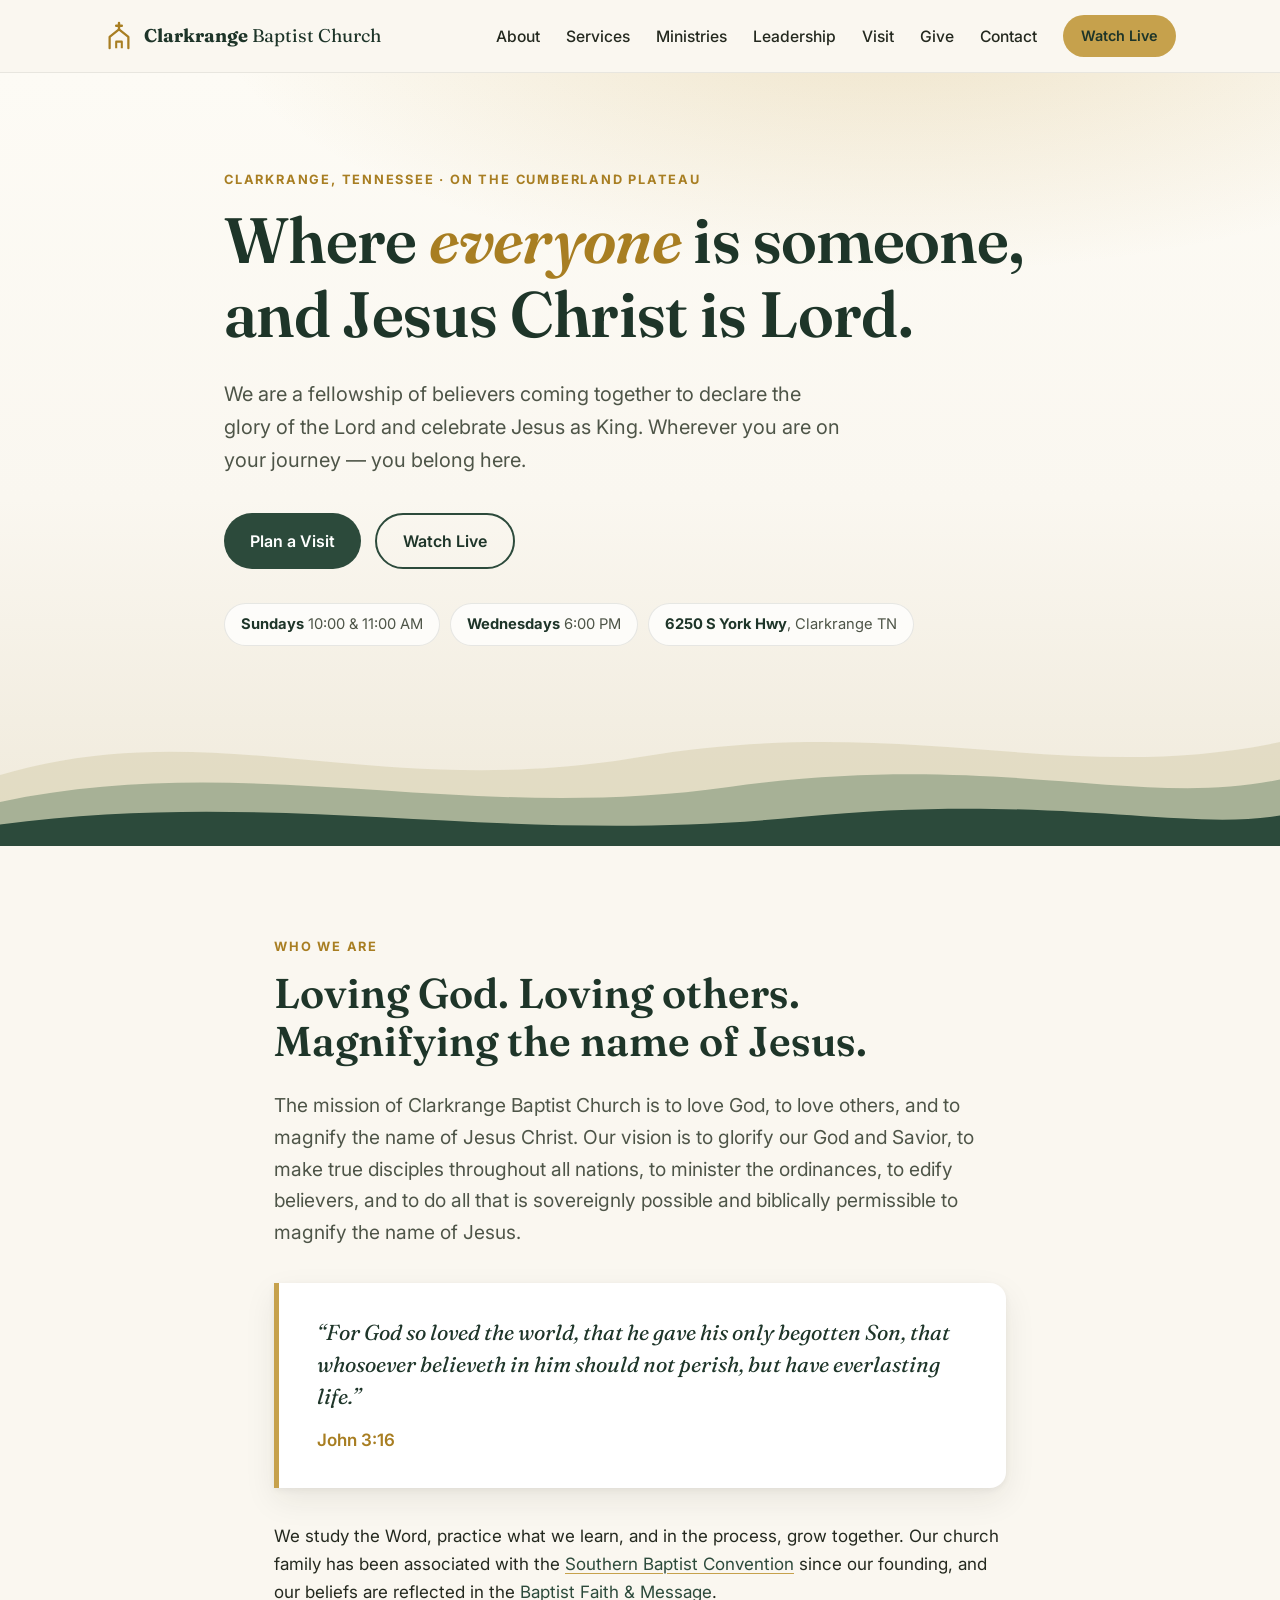
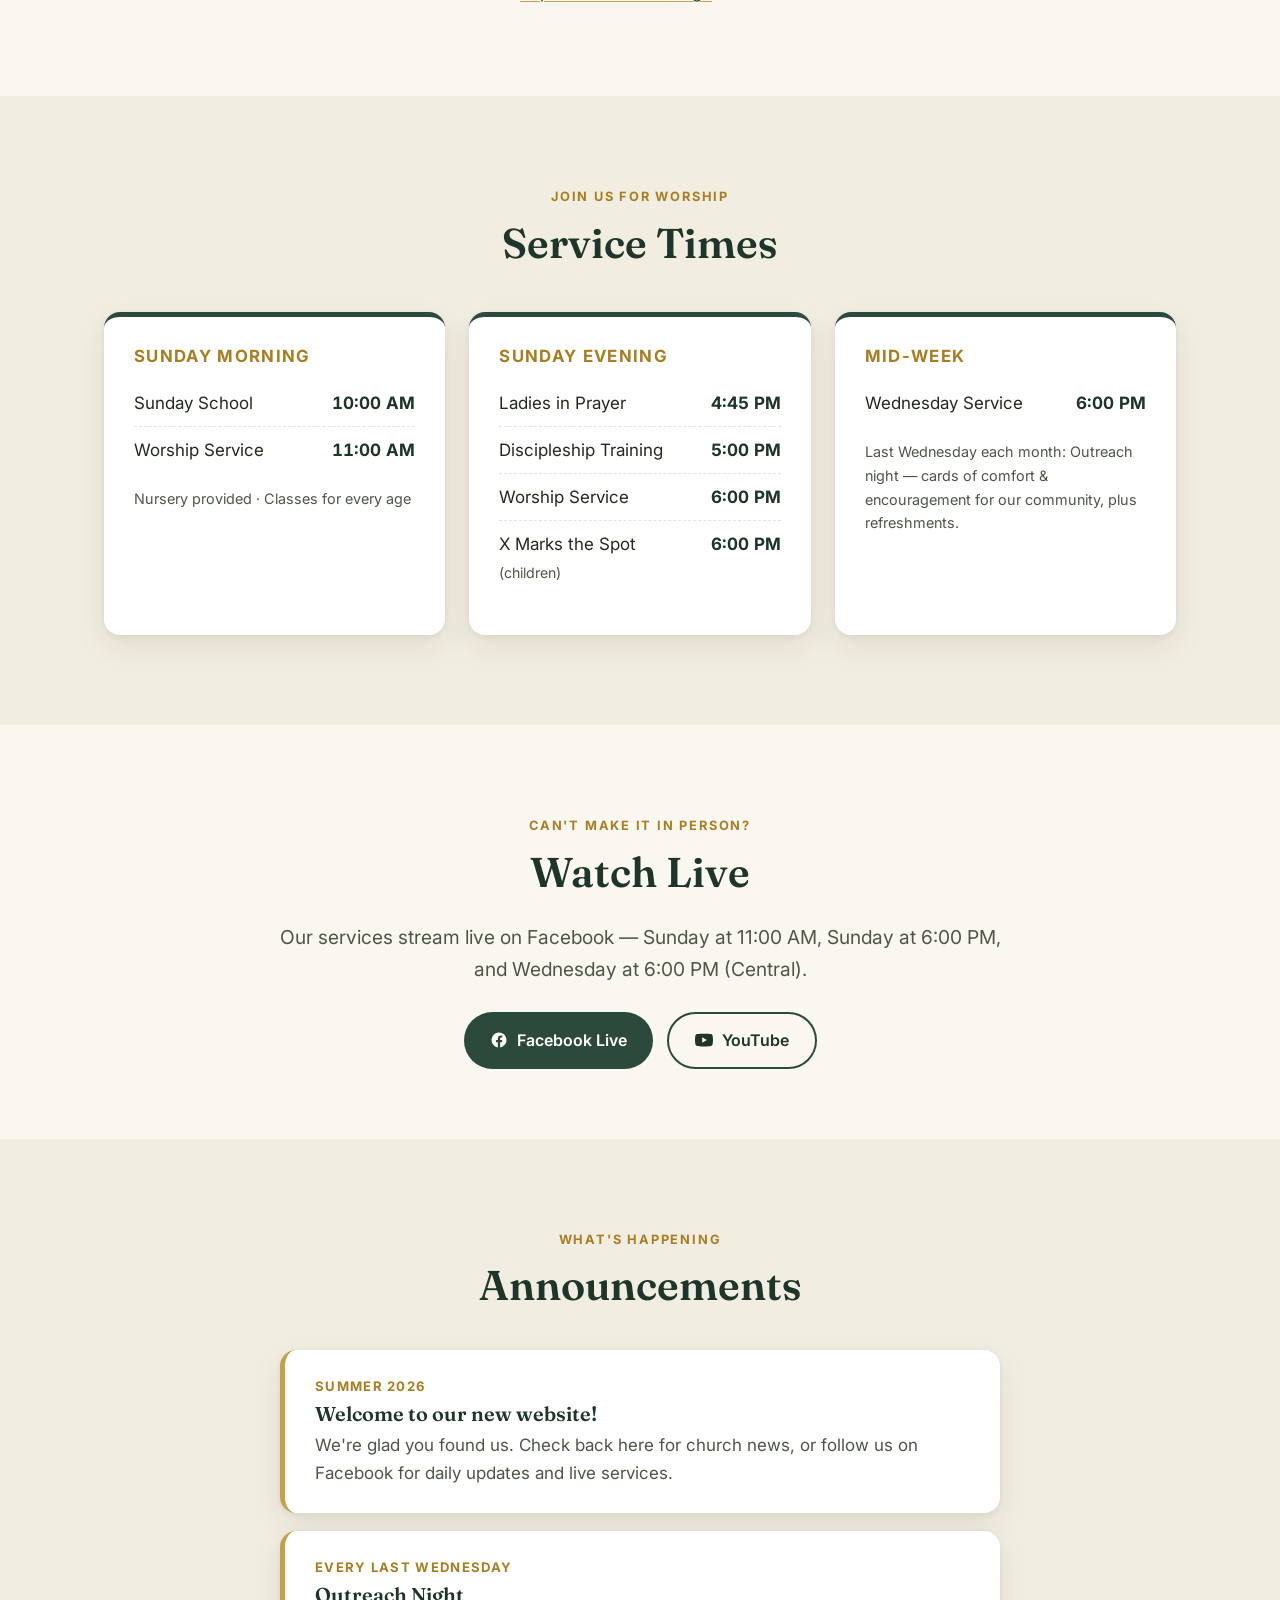
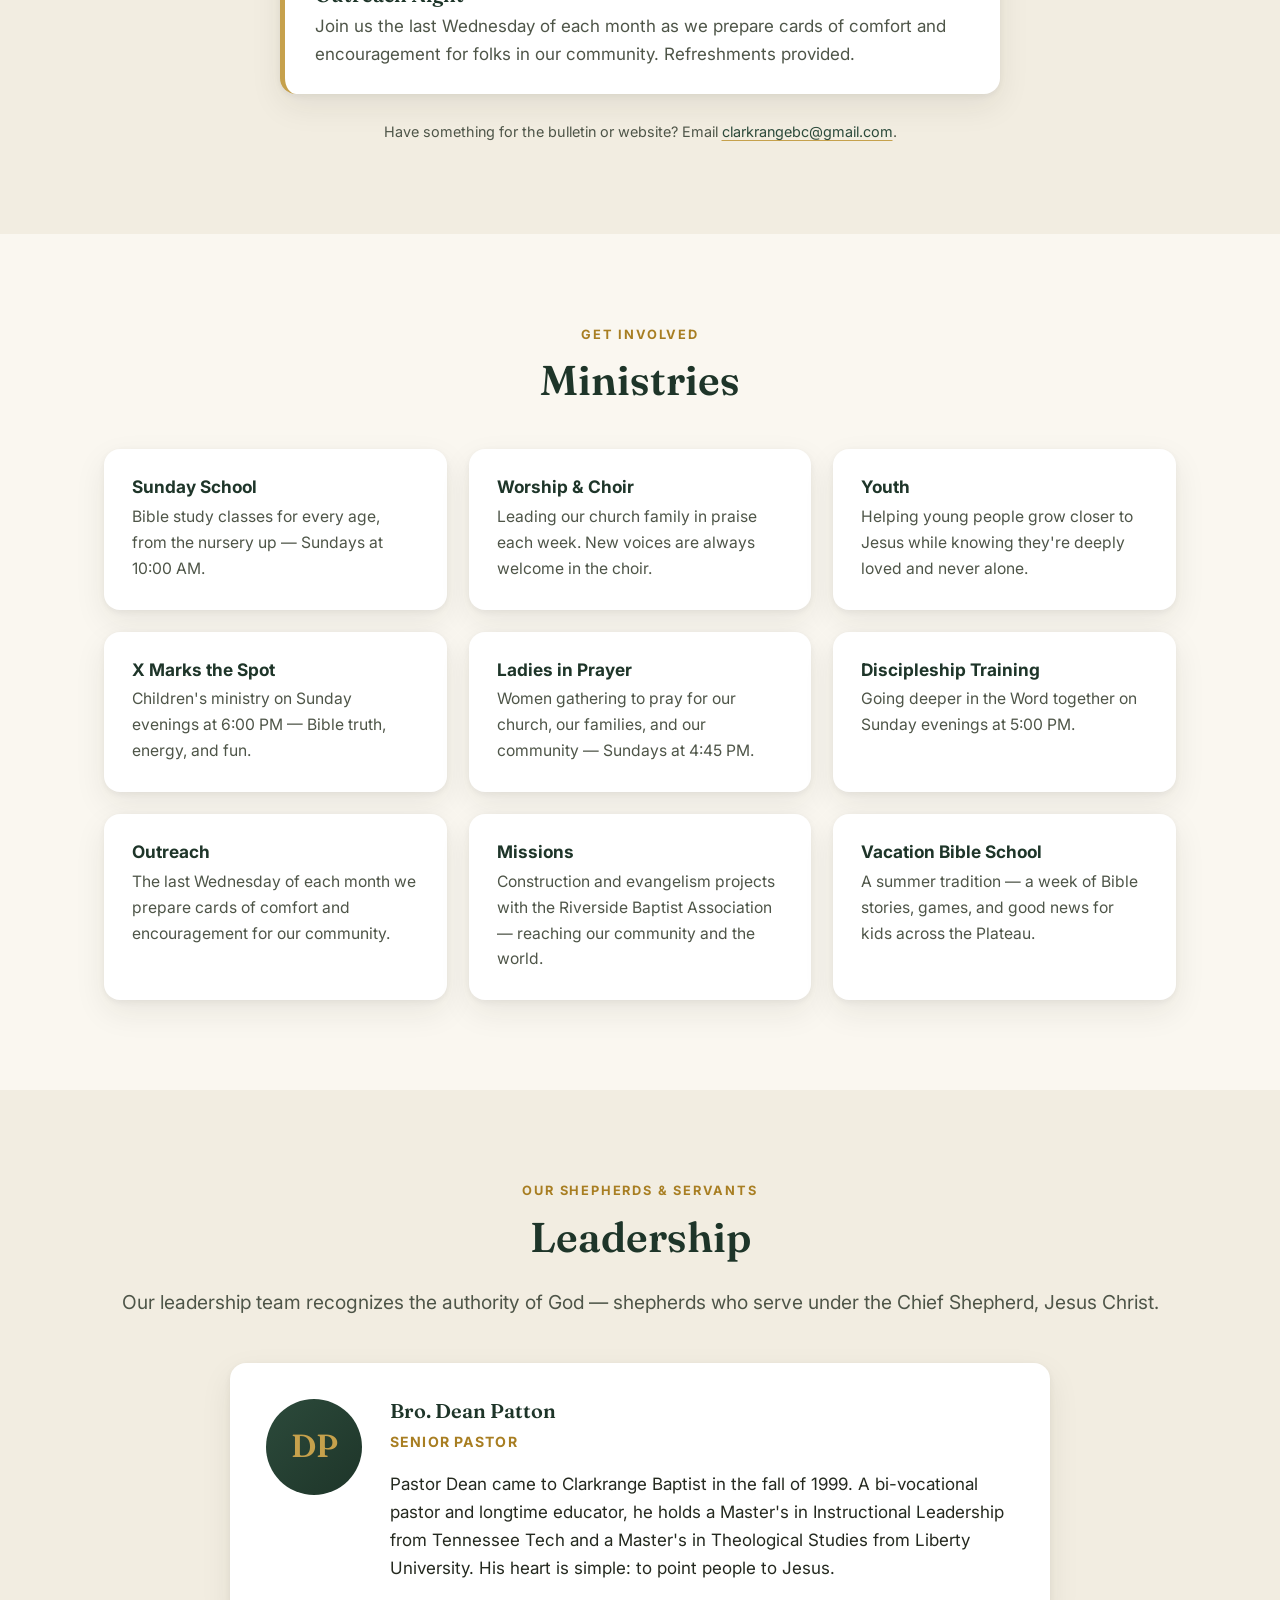
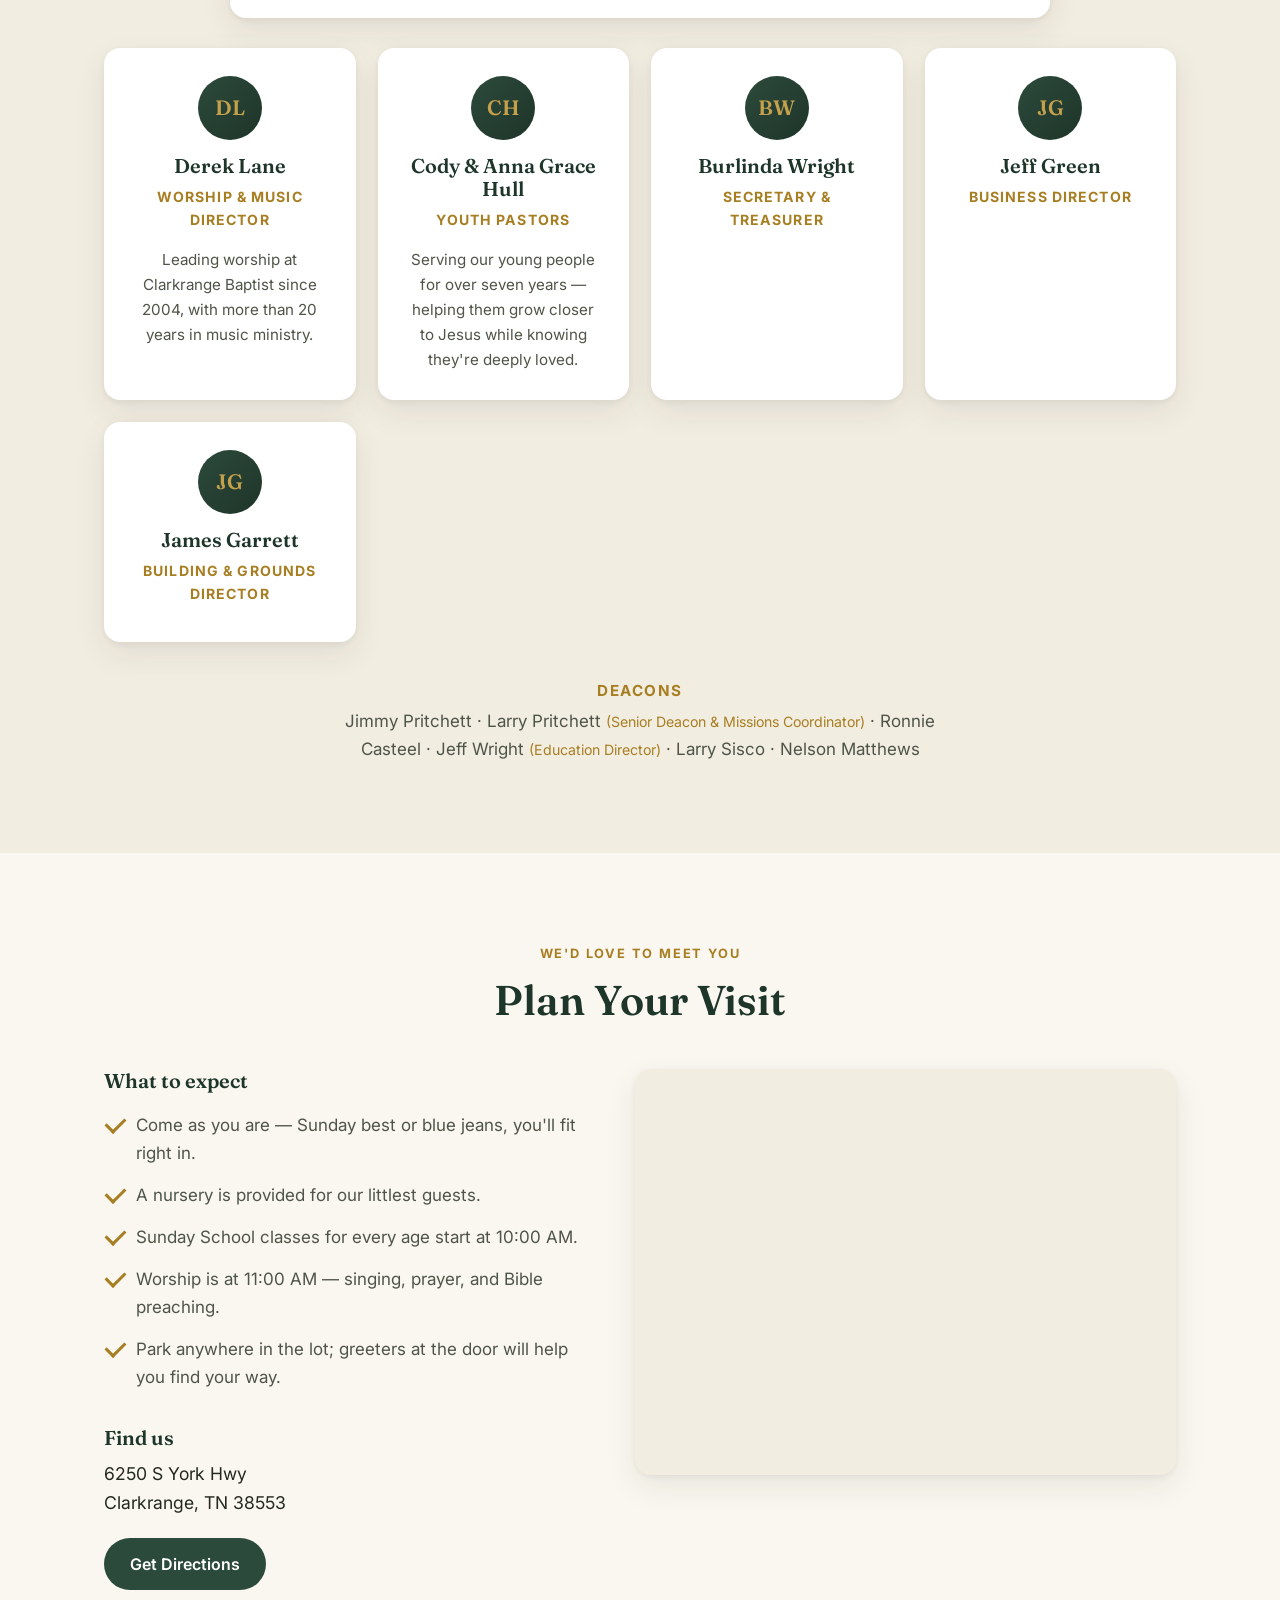
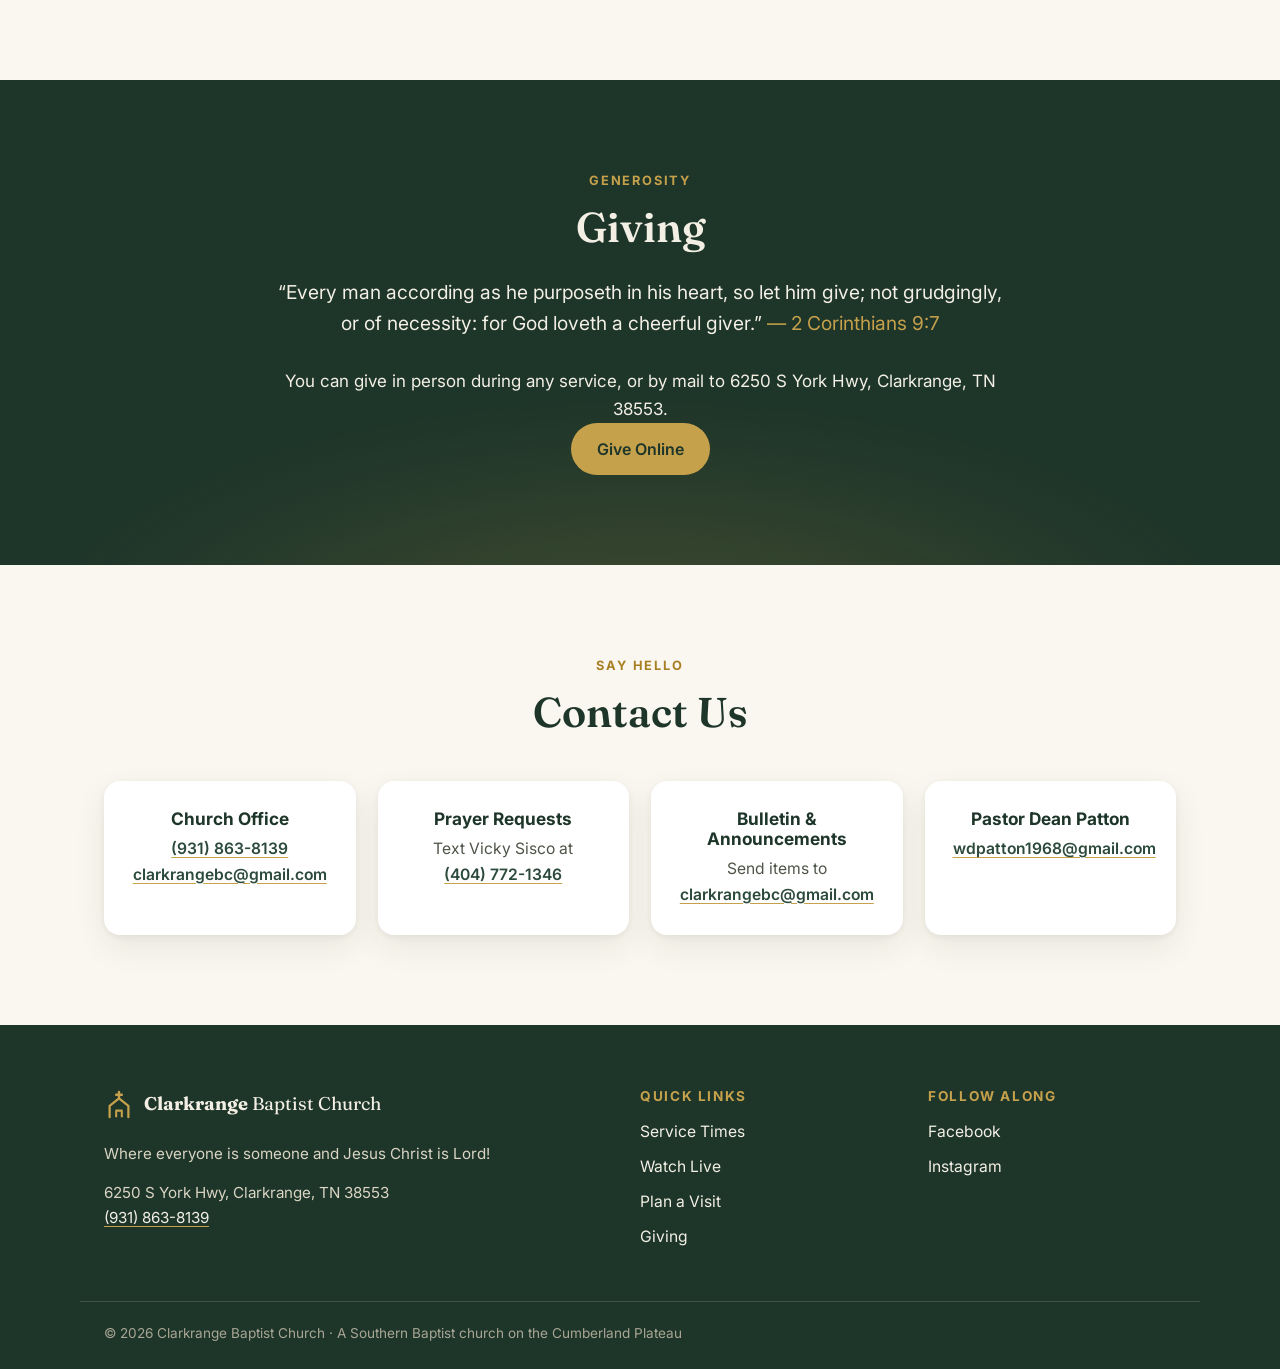
==== index.html @ 08ddc786 "Clarkrange Baptist Church website — modern static rebuild Single-page site: service times, ministrie" ====
<!DOCTYPE html>
<html lang="en">
<head>
  <meta charset="UTF-8">
  <meta name="viewport" content="width=device-width, initial-scale=1.0">
  <title>Clarkrange Baptist Church | Clarkrange, TN</title>
  <meta name="description" content="Clarkrange Baptist Church — where everyone is someone and Jesus Christ is Lord. Join us Sundays at 10 & 11 AM and Wednesdays at 6 PM. 6250 S York Hwy, Clarkrange, TN 38553.">
  <link rel="icon" type="image/svg+xml" href="favicon.svg">
  <link rel="canonical" href="https://clarkrangebaptist.org/">

  <!-- Social sharing preview -->
  <meta property="og:type" content="website">
  <meta property="og:title" content="Clarkrange Baptist Church">
  <meta property="og:description" content="Where everyone is someone and Jesus Christ is Lord. Join us Sundays at 10 & 11 AM — 6250 S York Hwy, Clarkrange, TN.">
  <meta property="og:url" content="https://clarkrangebaptist.org/">

  <!-- Fonts -->
  <link rel="preconnect" href="https://fonts.googleapis.com">
  <link rel="preconnect" href="https://fonts.gstatic.com" crossorigin>
  <link href="https://fonts.googleapis.com/css2?family=Fraunces:opsz,wght@9..144,400;9..144,500;9..144,600;9..144,700&family=Inter:wght@400;500;600;700&display=swap" rel="stylesheet">

  <link rel="stylesheet" href="styles.css">

  <!-- Search engine info card (structured data) -->
  <script type="application/ld+json">
  {
    "@context": "https://schema.org",
    "@type": "Church",
    "name": "Clarkrange Baptist Church",
    "url": "https://clarkrangebaptist.org/",
    "telephone": "+1-931-863-8139",
    "email": "clarkrangebc@gmail.com",
    "slogan": "Where everyone is someone and Jesus Christ is Lord!",
    "address": {
      "@type": "PostalAddress",
      "streetAddress": "6250 S York Hwy",
      "addressLocality": "Clarkrange",
      "addressRegion": "TN",
      "postalCode": "38553",
      "addressCountry": "US"
    },
    "sameAs": [
      "https://www.facebook.com/clarkrangebaptist",
      "https://www.instagram.com/clarkrangebaptistchurch"
    ]
  }
  </script>
</head>
<body>
  <a class="skip-link" href="#main">Skip to main content</a>

  <!-- ================= HEADER / NAVIGATION ================= -->
  <header class="site-header" id="top">
    <nav class="nav container" aria-label="Main navigation">
      <a class="brand" href="#top">
        <svg class="brand-mark" viewBox="0 0 32 32" aria-hidden="true"><path d="M16 2v6M13 5h6" stroke="currentColor" stroke-width="2.6" stroke-linecap="round"/><path d="M6 29V17L16 9l10 8v12" stroke="currentColor" stroke-width="2.4" stroke-linecap="round" stroke-linejoin="round" fill="none"/><path d="M13 29v-7h6v7" stroke="currentColor" stroke-width="2.2" stroke-linejoin="round" fill="none"/></svg>
        <span class="brand-text"><strong>Clarkrange</strong> Baptist Church</span>
      </a>
      <button class="nav-toggle" aria-expanded="false" aria-controls="nav-menu" aria-label="Open menu">
        <span></span><span></span><span></span>
      </button>
      <ul class="nav-menu" id="nav-menu">
        <li><a href="#about">About</a></li>
        <li><a href="#services">Services</a></li>
        <li><a href="#ministries">Ministries</a></li>
        <li><a href="#leadership">Leadership</a></li>
        <li><a href="#visit">Visit</a></li>
        <li><a href="#give">Give</a></li>
        <li><a href="#contact">Contact</a></li>
        <li><a class="btn btn-small btn-gold" href="#watch">Watch Live</a></li>
      </ul>
    </nav>
  </header>

  <main id="main">

    <!-- ================= HERO ================= -->
    <section class="hero" aria-label="Welcome">
      <div class="hero-inner container">
        <p class="eyebrow reveal">Clarkrange, Tennessee &middot; On the Cumberland Plateau</p>
        <h1 class="reveal">Where <em>everyone</em> is someone,<br>and Jesus Christ is Lord.</h1>
        <p class="hero-sub reveal">We are a fellowship of believers coming together to declare the glory
        of the Lord and celebrate Jesus as King. Wherever you are on your journey — you belong here.</p>
        <div class="hero-cta reveal">
          <a class="btn btn-primary" href="#visit">Plan a Visit</a>
          <a class="btn btn-outline" href="#watch">Watch Live</a>
        </div>
        <div class="hero-chips reveal" role="list">
          <span role="listitem"><strong>Sundays</strong> 10:00 &amp; 11:00 AM</span>
          <span role="listitem"><strong>Wednesdays</strong> 6:00 PM</span>
          <span role="listitem"><strong>6250 S York Hwy</strong>, Clarkrange TN</span>
        </div>
      </div>
      <!-- Decorative rolling hills -->
      <svg class="hero-hills" viewBox="0 0 1440 320" preserveAspectRatio="none" aria-hidden="true">
        <path fill="#D8CFAF" d="M0,224 C240,140 420,260 720,200 C1020,140 1200,240 1440,180 L1440,320 L0,320 Z" opacity="0.55"/>
        <path fill="#8FA083" d="M0,260 C280,190 520,290 820,240 C1120,190 1280,270 1440,230 L1440,320 L0,320 Z" opacity="0.7"/>
        <path fill="#2C4A3B" d="M0,290 C320,240 560,320 900,280 C1180,247 1330,300 1440,278 L1440,320 L0,320 Z"/>
      </svg>
    </section>

    <!-- ================= ABOUT ================= -->
    <section class="section" id="about">
      <div class="container narrow">
        <p class="eyebrow reveal">Who We Are</p>
        <h2 class="reveal">Loving God. Loving others.<br>Magnifying the name of Jesus.</h2>
        <p class="lede reveal">The mission of Clarkrange Baptist Church is to love God, to love others,
        and to magnify the name of Jesus Christ. Our vision is to glorify our God and Savior, to make
        true disciples throughout all nations, to minister the ordinances, to edify believers, and to
        do all that is sovereignly possible and biblically permissible to magnify the name of Jesus.</p>
        <div class="verse-card reveal">
          <blockquote>
            &ldquo;For God so loved the world, that he gave his only begotten Son, that whosoever
            believeth in him should not perish, but have everlasting life.&rdquo;
          </blockquote>
          <cite>John 3:16</cite>
        </div>
        <p class="reveal">We study the Word, practice what we learn, and in the process, grow together.
        Our church family has been associated with the <a href="https://www.sbc.net/" rel="noopener">Southern
        Baptist Convention</a> since our founding, and our beliefs are reflected in the
        <a href="https://bfm.sbc.net/" rel="noopener">Baptist Faith &amp; Message</a>.</p>
      </div>
    </section>

    <!-- ================= SERVICE TIMES ================= -->
    <!-- ✏️ EDIT SERVICE TIMES HERE: change the times/names below if the schedule changes. -->
    <section class="section section-alt" id="services">
      <div class="container">
        <p class="eyebrow center reveal">Join Us for Worship</p>
        <h2 class="center reveal">Service Times</h2>
        <div class="times-grid">
          <article class="time-card reveal">
            <h3>Sunday Morning</h3>
            <ul>
              <li><span>Sunday School</span><strong>10:00 AM</strong></li>
              <li><span>Worship Service</span><strong>11:00 AM</strong></li>
            </ul>
            <p class="note">Nursery provided &middot; Classes for every age</p>
          </article>
          <article class="time-card reveal">
            <h3>Sunday Evening</h3>
            <ul>
              <li><span>Ladies in Prayer</span><strong>4:45 PM</strong></li>
              <li><span>Discipleship Training</span><strong>5:00 PM</strong></li>
              <li><span>Worship Service</span><strong>6:00 PM</strong></li>
              <li><span>X Marks the Spot <small>(children)</small></span><strong>6:00 PM</strong></li>
            </ul>
          </article>
          <article class="time-card reveal">
            <h3>Mid-Week</h3>
            <ul>
              <li><span>Wednesday Service</span><strong>6:00 PM</strong></li>
            </ul>
            <p class="note">Last Wednesday each month: Outreach night — cards of comfort &amp;
            encouragement for our community, plus refreshments.</p>
          </article>
        </div>
      </div>
    </section>

    <!-- ================= WATCH LIVE ================= -->
    <section class="section watch" id="watch">
      <div class="container narrow center">
        <p class="eyebrow center reveal">Can't Make It In Person?</p>
        <h2 class="center reveal">Watch Live</h2>
        <p class="lede center reveal">Our services stream live on Facebook — Sunday at 11:00 AM,
        Sunday at 6:00 PM, and Wednesday at 6:00 PM (Central).</p>
        <div class="hero-cta center reveal">
          <a class="btn btn-primary" href="https://www.facebook.com/clarkrangebaptist" rel="noopener">
            <svg viewBox="0 0 24 24" width="18" height="18" aria-hidden="true" fill="currentColor"><path d="M22 12a10 10 0 1 0-11.56 9.88v-6.99H7.9V12h2.54V9.8c0-2.5 1.5-3.89 3.78-3.89 1.09 0 2.23.2 2.23.2v2.46h-1.26c-1.24 0-1.63.77-1.63 1.56V12h2.78l-.44 2.89h-2.34v6.99A10 10 0 0 0 22 12z"/></svg>
            Facebook Live
          </a>
          <!-- The YouTube button appears automatically when a link is added in announcements.js -->
          <a class="btn btn-outline yt-link" href="#" rel="noopener" hidden>
            <svg viewBox="0 0 24 24" width="18" height="18" aria-hidden="true" fill="currentColor"><path d="M23.5 6.2a3 3 0 0 0-2.1-2.1C19.5 3.5 12 3.5 12 3.5s-7.5 0-9.4.6A3 3 0 0 0 .5 6.2 31.3 31.3 0 0 0 0 12a31.3 31.3 0 0 0 .5 5.8 3 3 0 0 0 2.1 2.1c1.9.6 9.4.6 9.4.6s7.5 0 9.4-.6a3 3 0 0 0 2.1-2.1A31.3 31.3 0 0 0 24 12a31.3 31.3 0 0 0-.5-5.8zM9.6 15.6V8.4L15.8 12l-6.2 3.6z"/></svg>
            YouTube
          </a>
        </div>
      </div>
    </section>

    <!-- ================= ANNOUNCEMENTS ================= -->
    <!-- ✏️ Announcements are edited in the file announcements.js — not here. -->
    <section class="section section-alt" id="announcements">
      <div class="container narrow">
        <p class="eyebrow center reveal">What's Happening</p>
        <h2 class="center reveal">Announcements</h2>
        <div id="announcements-list" class="announcements">
          <noscript><p class="center">Enable JavaScript to see current announcements, or follow us on
          <a href="https://www.facebook.com/clarkrangebaptist">Facebook</a>.</p></noscript>
        </div>
        <p class="center note reveal">Have something for the bulletin or website? Email
        <a href="mailto:clarkrangebc@gmail.com">clarkrangebc@gmail.com</a>.</p>
      </div>
    </section>

    <!-- ================= MINISTRIES ================= -->
    <section class="section" id="ministries">
      <div class="container">
        <p class="eyebrow center reveal">Get Involved</p>
        <h2 class="center reveal">Ministries</h2>
        <div class="cards-grid">
          <article class="card reveal"><h3>Sunday School</h3><p>Bible study classes for every age, from the nursery up — Sundays at 10:00 AM.</p></article>
          <article class="card reveal"><h3>Worship &amp; Choir</h3><p>Leading our church family in praise each week. New voices are always welcome in the choir.</p></article>
          <article class="card reveal"><h3>Youth</h3><p>Helping young people grow closer to Jesus while knowing they're deeply loved and never alone.</p></article>
          <article class="card reveal"><h3>X Marks the Spot</h3><p>Children's ministry on Sunday evenings at 6:00 PM — Bible truth, energy, and fun.</p></article>
          <article class="card reveal"><h3>Ladies in Prayer</h3><p>Women gathering to pray for our church, our families, and our community — Sundays at 4:45 PM.</p></article>
          <article class="card reveal"><h3>Discipleship Training</h3><p>Going deeper in the Word together on Sunday evenings at 5:00 PM.</p></article>
          <article class="card reveal"><h3>Outreach</h3><p>The last Wednesday of each month we prepare cards of comfort and encouragement for our community.</p></article>
          <article class="card reveal"><h3>Missions</h3><p>Construction and evangelism projects with the Riverside Baptist Association — reaching our community and the world.</p></article>
          <article class="card reveal"><h3>Vacation Bible School</h3><p>A summer tradition — a week of Bible stories, games, and good news for kids across the Plateau.</p></article>
        </div>
      </div>
    </section>

    <!-- ================= LEADERSHIP ================= -->
    <!-- ✏️ EDIT STAFF HERE: each person is one <article class="person"> block. -->
    <section class="section section-alt" id="leadership">
      <div class="container">
        <p class="eyebrow center reveal">Our Shepherds &amp; Servants</p>
        <h2 class="center reveal">Leadership</h2>
        <p class="lede center reveal">Our leadership team recognizes the authority of God — shepherds
        who serve under the Chief Shepherd, Jesus Christ.</p>

        <article class="pastor-card reveal">
          <div class="avatar avatar-lg" aria-hidden="true">DP</div>
          <div>
            <h3>Bro. Dean Patton</h3>
            <p class="role">Senior Pastor</p>
            <p>Pastor Dean came to Clarkrange Baptist in the fall of 1999. A bi-vocational pastor and
            longtime educator, he holds a Master's in Instructional Leadership from Tennessee Tech and a
            Master's in Theological Studies from Liberty University. His heart is simple: to point people
            to Jesus.</p>
          </div>
        </article>

        <div class="people-grid">
          <article class="person reveal">
            <div class="avatar" aria-hidden="true">DL</div>
            <h3>Derek Lane</h3>
            <p class="role">Worship &amp; Music Director</p>
            <p>Leading worship at Clarkrange Baptist since 2004, with more than 20 years in music ministry.</p>
          </article>
          <article class="person reveal">
            <div class="avatar" aria-hidden="true">CH</div>
            <h3>Cody &amp; Anna Grace Hull</h3>
            <p class="role">Youth Pastors</p>
            <p>Serving our young people for over seven years — helping them grow closer to Jesus while knowing they're deeply loved.</p>
          </article>
          <article class="person reveal">
            <div class="avatar" aria-hidden="true">BW</div>
            <h3>Burlinda Wright</h3>
            <p class="role">Secretary &amp; Treasurer</p>
          </article>
          <article class="person reveal">
            <div class="avatar" aria-hidden="true">JG</div>
            <h3>Jeff Green</h3>
            <p class="role">Business Director</p>
          </article>
          <article class="person reveal">
            <div class="avatar" aria-hidden="true">JG</div>
            <h3>James Garrett</h3>
            <p class="role">Building &amp; Grounds Director</p>
          </article>
        </div>

        <div class="deacons reveal">
          <h3>Deacons</h3>
          <p>Jimmy Pritchett &middot; Larry Pritchett <small>(Senior Deacon &amp; Missions Coordinator)</small> &middot;
          Ronnie Casteel &middot; Jeff Wright <small>(Education Director)</small> &middot; Larry Sisco &middot; Nelson Matthews</p>
        </div>
      </div>
    </section>

    <!-- ================= PLAN YOUR VISIT ================= -->
    <section class="section" id="visit">
      <div class="container">
        <p class="eyebrow center reveal">We'd Love to Meet You</p>
        <h2 class="center reveal">Plan Your Visit</h2>
        <div class="visit-grid">
          <div class="visit-info reveal">
            <h3>What to expect</h3>
            <ul class="checklist">
              <li>Come as you are — Sunday best or blue jeans, you'll fit right in.</li>
              <li>A nursery is provided for our littlest guests.</li>
              <li>Sunday School classes for every age start at 10:00 AM.</li>
              <li>Worship is at 11:00 AM — singing, prayer, and Bible preaching.</li>
              <li>Park anywhere in the lot; greeters at the door will help you find your way.</li>
            </ul>
            <h3>Find us</h3>
            <address>
              6250 S York Hwy<br>
              Clarkrange, TN 38553
            </address>
            <a class="btn btn-primary" href="https://maps.google.com/?cid=2721653189146968090" rel="noopener">Get Directions</a>
          </div>
          <div class="map-wrap reveal">
            <iframe
              title="Map to Clarkrange Baptist Church"
              src="https://www.google.com/maps?q=Clarkrange%20Baptist%20Church%2C%206250%20S%20York%20Hwy%2C%20Clarkrange%2C%20TN%2038553&output=embed"
              loading="lazy" referrerpolicy="no-referrer-when-downgrade" allowfullscreen></iframe>
          </div>
        </div>
      </div>
    </section>

    <!-- ================= GIVE ================= -->
    <section class="section section-green" id="give">
      <div class="container narrow center">
        <p class="eyebrow center reveal">Generosity</p>
        <h2 class="center reveal">Giving</h2>
        <p class="lede center reveal">&ldquo;Every man according as he purposeth in his heart, so let him give;
        not grudgingly, or of necessity: for God loveth a cheerful giver.&rdquo; <cite>&mdash; 2 Corinthians 9:7</cite></p>
        <p class="center reveal">You can give in person during any service, or by mail to
        6250 S York Hwy, Clarkrange, TN 38553.</p>
        <!-- The Give Online button appears automatically when a link is added in announcements.js -->
        <div class="hero-cta center reveal">
          <a class="btn btn-gold give-link" href="#" rel="noopener" hidden>Give Online</a>
        </div>
      </div>
    </section>

    <!-- ================= CONTACT ================= -->
    <section class="section" id="contact">
      <div class="container">
        <p class="eyebrow center reveal">Say Hello</p>
        <h2 class="center reveal">Contact Us</h2>
        <div class="contact-grid">
          <article class="card reveal">
            <h3>Church Office</h3>
            <p><a href="tel:+19318638139">(931) 863-8139</a><br>
            <a href="mailto:clarkrangebc@gmail.com">clarkrangebc@gmail.com</a></p>
          </article>
          <article class="card reveal">
            <h3>Prayer Requests</h3>
            <p>Text Vicky Sisco at<br><a href="sms:+14047721346">(404) 772-1346</a></p>
          </article>
          <article class="card reveal">
            <h3>Bulletin &amp; Announcements</h3>
            <p>Send items to<br><a href="mailto:clarkrangebc@gmail.com">clarkrangebc@gmail.com</a></p>
          </article>
          <article class="card reveal">
            <h3>Pastor Dean Patton</h3>
            <p><a href="mailto:wdpatton1968@gmail.com">wdpatton1968@gmail.com</a></p>
          </article>
        </div>
      </div>
    </section>
  </main>

  <!-- ================= FOOTER ================= -->
  <footer class="site-footer">
    <div class="container footer-grid">
      <div>
        <a class="brand brand-light" href="#top">
          <svg class="brand-mark" viewBox="0 0 32 32" aria-hidden="true"><path d="M16 2v6M13 5h6" stroke="currentColor" stroke-width="2.6" stroke-linecap="round"/><path d="M6 29V17L16 9l10 8v12" stroke="currentColor" stroke-width="2.4" stroke-linecap="round" stroke-linejoin="round" fill="none"/><path d="M13 29v-7h6v7" stroke="currentColor" stroke-width="2.2" stroke-linejoin="round" fill="none"/></svg>
          <span class="brand-text"><strong>Clarkrange</strong> Baptist Church</span>
        </a>
        <p>Where everyone is someone and Jesus Christ is Lord!</p>
        <p>6250 S York Hwy, Clarkrange, TN 38553<br><a href="tel:+19318638139">(931) 863-8139</a></p>
      </div>
      <div>
        <h3>Quick Links</h3>
        <ul class="footer-links">
          <li><a href="#services">Service Times</a></li>
          <li><a href="#watch">Watch Live</a></li>
          <li><a href="#visit">Plan a Visit</a></li>
          <li><a href="#give">Giving</a></li>
        </ul>
      </div>
      <div>
        <h3>Follow Along</h3>
        <ul class="footer-links">
          <li><a href="https://www.facebook.com/clarkrangebaptist" rel="noopener">Facebook</a></li>
          <li><a href="https://www.instagram.com/clarkrangebaptistchurch" rel="noopener">Instagram</a></li>
          <li class="yt-footer" hidden><a class="yt-link" href="#" rel="noopener">YouTube</a></li>
        </ul>
      </div>
    </div>
    <div class="container footer-bottom">
      <p>&copy; <span id="year">2026</span> Clarkrange Baptist Church &middot; A Southern Baptist church on the Cumberland Plateau</p>
    </div>
  </footer>

  <script src="announcements.js"></script>
  <script src="main.js"></script>
</body>
</html>
---- styles.css ----
/* ============================================================
   Clarkrange Baptist Church — styles.css
   You normally will NOT need to edit this file.
   Content edits happen in index.html and announcements.js.
   ============================================================ */

:root {
  --cream: #FAF7F0;
  --cream-2: #F2EDE1;
  --ink: #24291F;
  --ink-soft: #4E5548;
  --green: #2C4A3B;
  --green-deep: #1E3529;
  --sage: #8FA083;
  --brass: #A87E22;
  --brass-bright: #C6A14C;
  --white: #FFFFFF;
  --radius: 16px;
  --shadow: 0 2px 6px rgba(36, 41, 31, 0.06), 0 12px 32px rgba(36, 41, 31, 0.08);
  --font-display: "Fraunces", Georgia, serif;
  --font-body: "Inter", -apple-system, "Segoe UI", sans-serif;
}

* { margin: 0; padding: 0; box-sizing: border-box; }

html { scroll-behavior: smooth; scroll-padding-top: 84px; }

body {
  font-family: var(--font-body);
  color: var(--ink);
  background: var(--cream);
  line-height: 1.65;
  font-size: 1.0625rem;
  -webkit-font-smoothing: antialiased;
}

img, svg, iframe { max-width: 100%; }

.container { max-width: 1120px; margin: 0 auto; padding: 0 24px; }
.container.narrow { max-width: 780px; }
.center { text-align: center; }

h1, h2, h3 { font-family: var(--font-display); font-weight: 600; line-height: 1.15; color: var(--green-deep); }
h1 { font-size: clamp(2.4rem, 5.5vw, 4rem); letter-spacing: -0.01em; }
h1 em { font-style: italic; color: var(--brass); }
h2 { font-size: clamp(1.8rem, 3.6vw, 2.6rem); margin-bottom: 0.6em; }
h3 { font-size: 1.25rem; margin-bottom: 0.4em; }

p + p { margin-top: 1em; }

a { color: var(--green); text-decoration-color: var(--brass-bright); text-underline-offset: 3px; }
a:hover { color: var(--green-deep); }

.eyebrow {
  font-size: 0.8rem; font-weight: 700; letter-spacing: 0.14em;
  text-transform: uppercase; color: var(--brass); margin-bottom: 1em;
}

.lede { font-size: 1.2rem; color: var(--ink-soft); margin-bottom: 1.4em; }

.note { font-size: 0.9rem; color: var(--ink-soft); }

.skip-link {
  position: absolute; left: -9999px; top: 0; z-index: 200;
  background: var(--green-deep); color: #fff; padding: 10px 18px; border-radius: 0 0 8px 0;
}
.skip-link:focus { left: 0; }

/* ---------------- Buttons ---------------- */
.btn {
  display: inline-flex; align-items: center; gap: 9px;
  font-weight: 600; font-size: 1rem; text-decoration: none;
  padding: 13px 26px; border-radius: 999px;
  transition: transform 0.15s ease, box-shadow 0.15s ease, background 0.15s ease;
}
.btn:hover { transform: translateY(-2px); box-shadow: var(--shadow); }
.btn:focus-visible { outline: 3px solid var(--brass-bright); outline-offset: 2px; }
.btn-primary { background: var(--green); color: #fff; }
.btn-primary:hover { background: var(--green-deep); color: #fff; }
.btn-outline { border: 2px solid var(--green); color: var(--green-deep); background: transparent; }
.btn-gold { background: var(--brass-bright); color: var(--green-deep); }
.btn-gold:hover { background: #d4b165; color: var(--green-deep); }
.btn-small { padding: 9px 18px; font-size: 0.9rem; }

/* ---------------- Header ---------------- */
.site-header {
  position: sticky; top: 0; z-index: 100;
  background: rgba(250, 247, 240, 0.92);
  backdrop-filter: blur(10px);
  border-bottom: 1px solid rgba(36, 41, 31, 0.08);
}
.nav { display: flex; align-items: center; justify-content: space-between; min-height: 72px; }
.brand {
  display: inline-flex; align-items: center; gap: 10px;
  text-decoration: none; color: var(--green-deep);
  font-family: var(--font-display); font-size: 1.15rem;
}
.brand-mark { width: 30px; height: 30px; color: var(--brass); flex-shrink: 0; }
.brand-text strong { font-weight: 700; }

.nav-menu { display: flex; align-items: center; gap: 26px; list-style: none; }
.nav-menu a:not(.btn) {
  text-decoration: none; font-weight: 500; font-size: 0.98rem; color: var(--ink);
}
.nav-menu a:not(.btn):hover { color: var(--brass); }

.nav-toggle { display: none; background: none; border: 0; cursor: pointer; padding: 10px; }
.nav-toggle span {
  display: block; width: 26px; height: 3px; margin: 5px 0;
  background: var(--green-deep); border-radius: 2px; transition: transform 0.2s ease, opacity 0.2s ease;
}
.nav-toggle[aria-expanded="true"] span:nth-child(1) { transform: translateY(8px) rotate(45deg); }
.nav-toggle[aria-expanded="true"] span:nth-child(2) { opacity: 0; }
.nav-toggle[aria-expanded="true"] span:nth-child(3) { transform: translateY(-8px) rotate(-45deg); }

/* ---------------- Hero ---------------- */
.hero {
  position: relative; overflow: hidden;
  background:
    radial-gradient(ellipse 90% 60% at 70% -10%, rgba(198, 161, 76, 0.28), transparent 60%),
    linear-gradient(180deg, #FDFBF5 0%, var(--cream) 55%, #EFE9DA 100%);
  padding: 96px 0 0;
}
.hero-inner { position: relative; z-index: 2; max-width: 880px; padding-bottom: 200px; }
.hero-sub { font-size: 1.25rem; color: var(--ink-soft); max-width: 620px; margin: 1.4em 0 1.8em; }
.hero-cta { display: flex; flex-wrap: wrap; gap: 14px; }
.hero-cta.center { justify-content: center; }
.hero-chips { display: flex; flex-wrap: wrap; gap: 10px; margin-top: 34px; }
.hero-chips span {
  background: rgba(255, 255, 255, 0.75); border: 1px solid rgba(36, 41, 31, 0.1);
  padding: 8px 16px; border-radius: 999px; font-size: 0.92rem; color: var(--ink-soft);
}
.hero-chips strong { color: var(--green-deep); }
.hero-hills { position: absolute; bottom: -1px; left: 0; width: 100%; height: 240px; z-index: 1; }

/* ---------------- Sections ---------------- */
.section { padding: 90px 0; }
.section-alt { background: var(--cream-2); }
.section-green {
  background:
    radial-gradient(ellipse 80% 90% at 50% 120%, rgba(198, 161, 76, 0.22), transparent 60%),
    var(--green-deep);
}
.section-green h2, .section-green .lede, .section-green p { color: #F3EFE4; }
.section-green .eyebrow { color: var(--brass-bright); }
.section-green cite { color: var(--brass-bright); font-style: normal; }
.watch { padding-bottom: 70px; }

.verse-card {
  margin: 2em 0; padding: 34px 38px;
  background: var(--white); border-left: 5px solid var(--brass-bright);
  border-radius: 0 var(--radius) var(--radius) 0; box-shadow: var(--shadow);
}
.verse-card blockquote {
  font-family: var(--font-display); font-size: 1.35rem; font-style: italic;
  color: var(--green-deep); line-height: 1.5;
}
.verse-card cite { display: block; margin-top: 12px; font-style: normal; font-weight: 600; color: var(--brass); }

/* ---------------- Service times ---------------- */
.times-grid {
  display: grid; grid-template-columns: repeat(auto-fit, minmax(280px, 1fr));
  gap: 24px; margin-top: 44px;
}
.time-card {
  background: var(--white); border-radius: var(--radius); box-shadow: var(--shadow);
  padding: 30px 30px 26px; border-top: 5px solid var(--green);
}
.time-card h3 { color: var(--brass); font-size: 1.05rem; text-transform: uppercase; letter-spacing: 0.08em; font-family: var(--font-body); font-weight: 700; }
.time-card ul { list-style: none; margin: 14px 0; }
.time-card li {
  display: flex; justify-content: space-between; align-items: baseline; gap: 12px;
  padding: 9px 0; border-bottom: 1px dashed rgba(36, 41, 31, 0.12);
}
.time-card li:last-child { border-bottom: 0; }
.time-card li strong { font-variant-numeric: tabular-nums; color: var(--green-deep); white-space: nowrap; }
.time-card small { color: var(--ink-soft); }

/* ---------------- Cards / grids ---------------- */
.cards-grid {
  display: grid; grid-template-columns: repeat(auto-fit, minmax(270px, 1fr));
  gap: 22px; margin-top: 44px;
}
.card {
  background: var(--white); border-radius: var(--radius); box-shadow: var(--shadow);
  padding: 28px;
}
.card h3 { font-family: var(--font-body); font-weight: 700; font-size: 1.08rem; }
.card p { color: var(--ink-soft); font-size: 0.98rem; }

/* ---------------- Announcements ---------------- */
.announcements { display: grid; gap: 18px; margin-top: 40px; max-width: 720px; margin-left: auto; margin-right: auto; }
.announcement {
  background: var(--white); border-radius: var(--radius); box-shadow: var(--shadow);
  padding: 26px 30px; border-left: 5px solid var(--brass-bright);
}
.announcement .a-date { font-size: 0.82rem; font-weight: 700; letter-spacing: 0.1em; text-transform: uppercase; color: var(--brass); }
.announcement h3 { margin: 4px 0 6px; }
.announcement p { color: var(--ink-soft); }
.announcement a.a-more { font-weight: 600; }
.announcements .empty { text-align: center; color: var(--ink-soft); padding: 20px; }
.announcements + .note { margin-top: 26px; }

/* ---------------- Leadership ---------------- */
.avatar {
  width: 64px; height: 64px; border-radius: 50%; flex-shrink: 0;
  display: flex; align-items: center; justify-content: center;
  background: linear-gradient(135deg, var(--green), var(--green-deep));
  color: var(--brass-bright); font-family: var(--font-display);
  font-size: 1.3rem; font-weight: 600;
}
.avatar-lg { width: 96px; height: 96px; font-size: 2rem; }
.pastor-card {
  display: flex; gap: 28px; align-items: flex-start;
  background: var(--white); border-radius: var(--radius); box-shadow: var(--shadow);
  padding: 36px; margin: 44px auto 30px; max-width: 820px;
}
.role { font-size: 0.88rem; font-weight: 700; letter-spacing: 0.08em; text-transform: uppercase; color: var(--brass); margin-bottom: 0.6em; }
.people-grid {
  display: grid; grid-template-columns: repeat(auto-fit, minmax(240px, 1fr));
  gap: 22px;
}
.person {
  background: var(--white); border-radius: var(--radius); box-shadow: var(--shadow);
  padding: 28px; text-align: center;
}
.person .avatar { margin: 0 auto 14px; }
.person p:not(.role) { color: var(--ink-soft); font-size: 0.95rem; }
.deacons { text-align: center; margin-top: 40px; }
.deacons h3 { color: var(--brass); font-family: var(--font-body); font-weight: 700; text-transform: uppercase; letter-spacing: 0.1em; font-size: 0.95rem; }
.deacons p { max-width: 640px; margin: 8px auto 0; color: var(--ink-soft); }
.deacons small { color: var(--brass); }

/* ---------------- Visit ---------------- */
.visit-grid {
  display: grid; grid-template-columns: 1fr 1.1fr; gap: 40px;
  margin-top: 44px; align-items: start;
}
.visit-info h3 { margin-top: 1.4em; }
.visit-info h3:first-child { margin-top: 0; }
.checklist { list-style: none; margin: 12px 0 8px; }
.checklist li { padding: 7px 0 7px 32px; position: relative; color: var(--ink-soft); }
.checklist li::before {
  content: ""; position: absolute; left: 2px; top: 13px;
  width: 16px; height: 9px; border-left: 3px solid var(--brass); border-bottom: 3px solid var(--brass);
  transform: rotate(-45deg);
}
address { font-style: normal; margin: 10px 0 20px; font-size: 1.1rem; }
.map-wrap {
  border-radius: var(--radius); overflow: hidden; box-shadow: var(--shadow);
  aspect-ratio: 4 / 3; background: var(--cream-2);
}
.map-wrap iframe { width: 100%; height: 100%; border: 0; display: block; }

/* ---------------- Contact ---------------- */
.contact-grid {
  display: grid; grid-template-columns: repeat(auto-fit, minmax(240px, 1fr));
  gap: 22px; margin-top: 44px;
}
.contact-grid .card { text-align: center; }
.contact-grid a { font-weight: 600; }

/* ---------------- Footer ---------------- */
.site-footer { background: var(--green-deep); color: #D9D4C3; padding: 64px 0 0; }
.site-footer a { color: #F3EFE4; }
.site-footer a:hover { color: var(--brass-bright); }
.brand-light { color: #F3EFE4; }
.brand-light .brand-mark { color: var(--brass-bright); }
.footer-grid {
  display: grid; grid-template-columns: 2fr 1fr 1fr; gap: 40px; padding-bottom: 44px;
}
.footer-grid h3 {
  color: var(--brass-bright); font-family: var(--font-body); font-size: 0.85rem;
  font-weight: 700; text-transform: uppercase; letter-spacing: 0.12em; margin-bottom: 0.9em;
}
.footer-grid p { margin-top: 0.9em; font-size: 0.95rem; }
.footer-links { list-style: none; }
.footer-links li { margin: 7px 0; }
.footer-links a { text-decoration: none; font-size: 0.98rem; }
.footer-bottom {
  border-top: 1px solid rgba(243, 239, 228, 0.15);
  padding-top: 20px; padding-bottom: 24px; font-size: 0.85rem; color: #A8A695;
}

/* ---------------- Scroll reveal (only active when JS is running) ---------------- */
html.js .reveal { opacity: 0; transform: translateY(18px); transition: opacity 0.6s ease, transform 0.6s ease; }
html.js .reveal.in { opacity: 1; transform: none; }

@media (prefers-reduced-motion: reduce) {
  html { scroll-behavior: auto; }
  .reveal { opacity: 1; transform: none; transition: none; }
  .btn:hover { transform: none; }
}

/* ---------------- Mobile ---------------- */
@media (max-width: 860px) {
  .section { padding: 64px 0; }
  .hero { padding-top: 56px; }
  .hero-inner { padding-bottom: 150px; }
  .hero-hills { height: 150px; }

  .nav-toggle { display: block; }
  .nav-menu {
    position: absolute; top: 100%; left: 0; right: 0;
    flex-direction: column; align-items: flex-start; gap: 0;
    background: var(--cream); border-bottom: 1px solid rgba(36, 41, 31, 0.1);
    padding: 10px 24px 20px; display: none; box-shadow: var(--shadow);
  }
  .nav-menu.open { display: flex; }
  .nav-menu li { width: 100%; }
  .nav-menu a:not(.btn) { display: block; padding: 12px 0; font-size: 1.05rem; }
  .nav-menu .btn { margin-top: 10px; }

  .visit-grid { grid-template-columns: 1fr; }
  .pastor-card { flex-direction: column; align-items: center; text-align: center; }
  .footer-grid { grid-template-columns: 1fr; gap: 28px; }
}
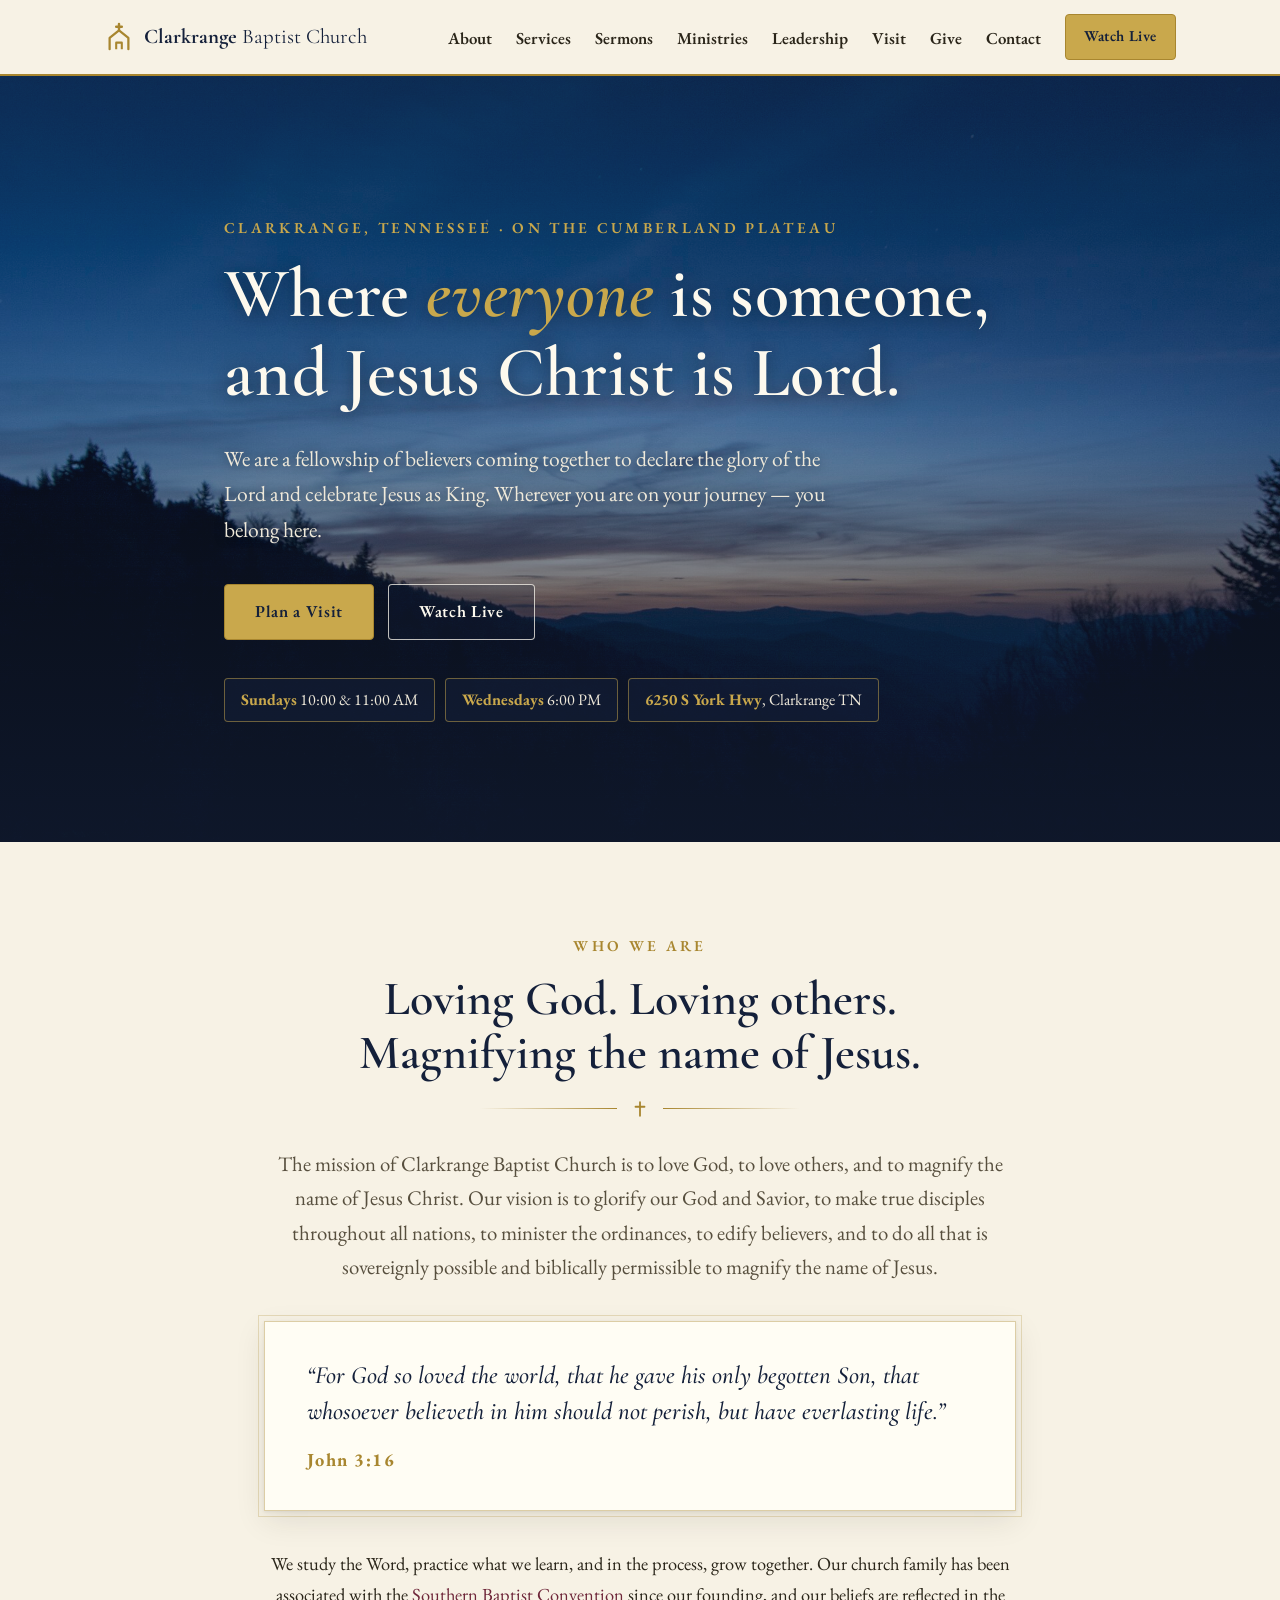
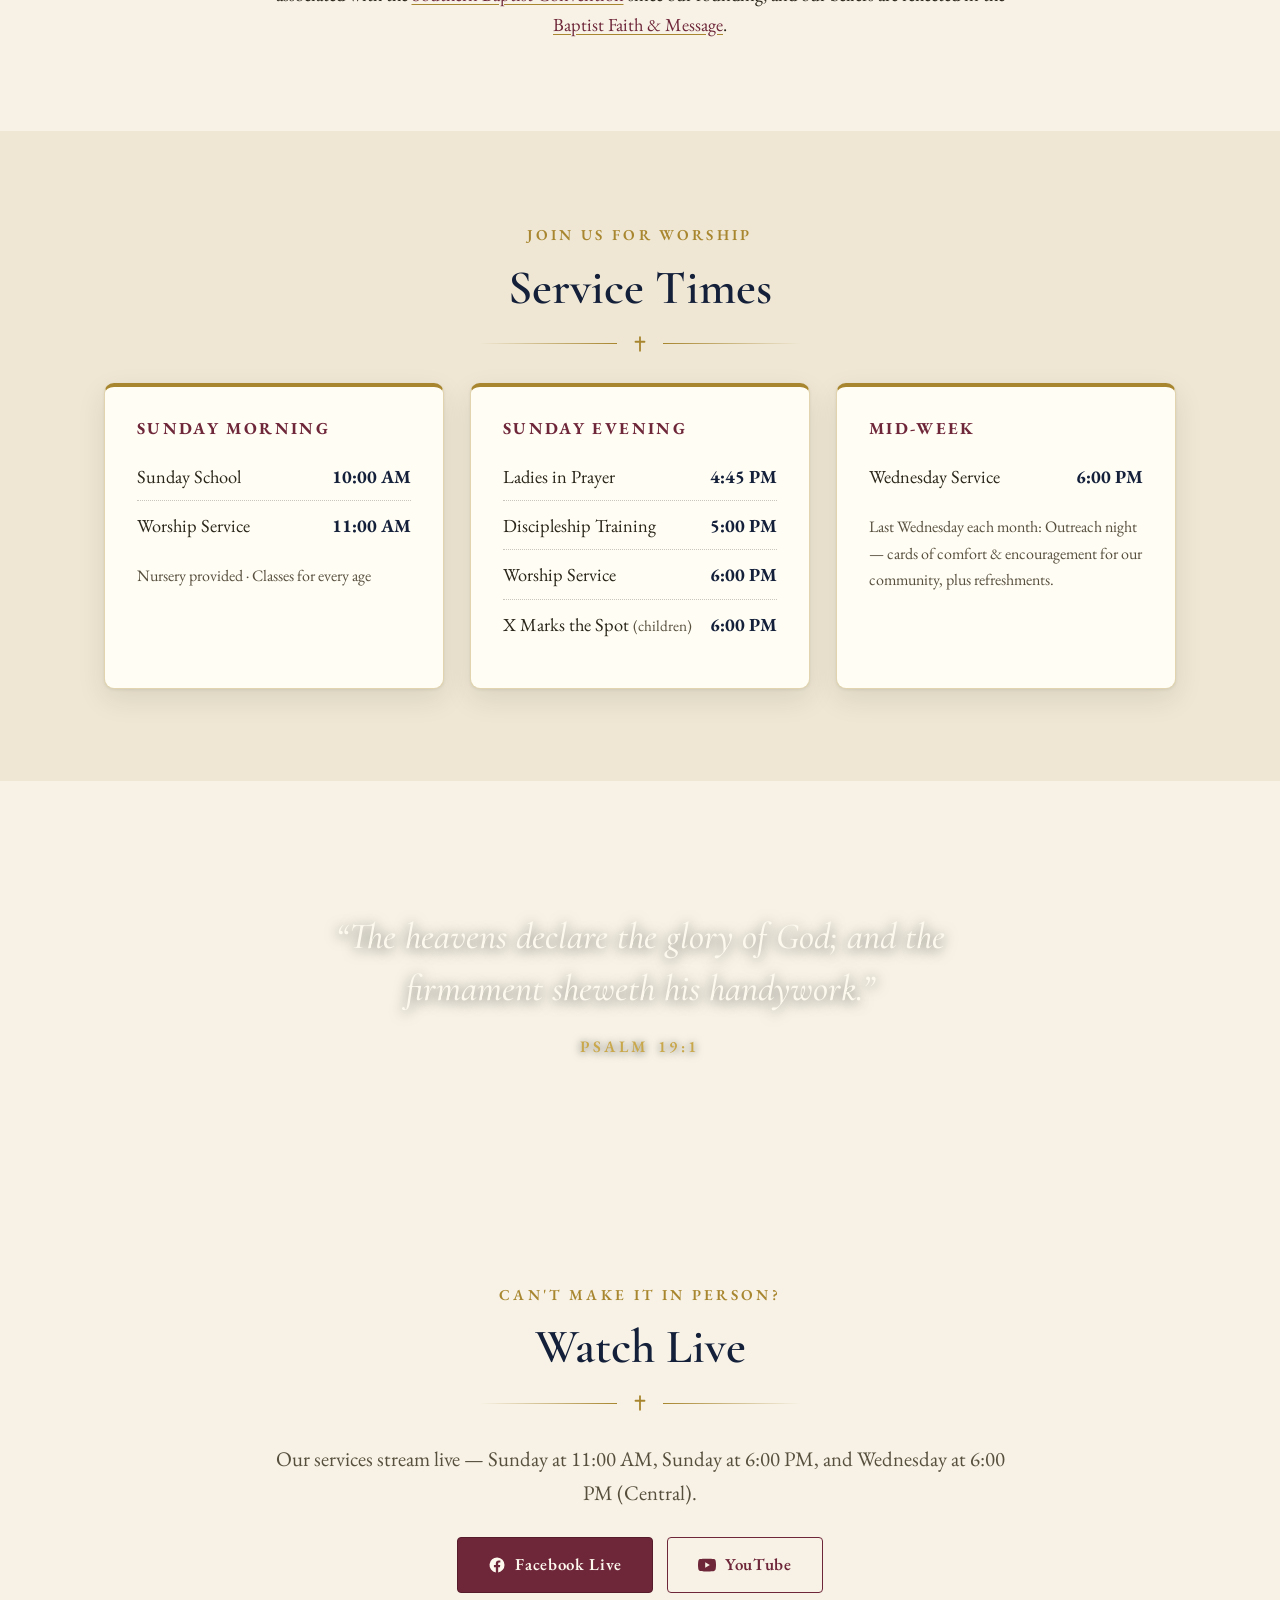
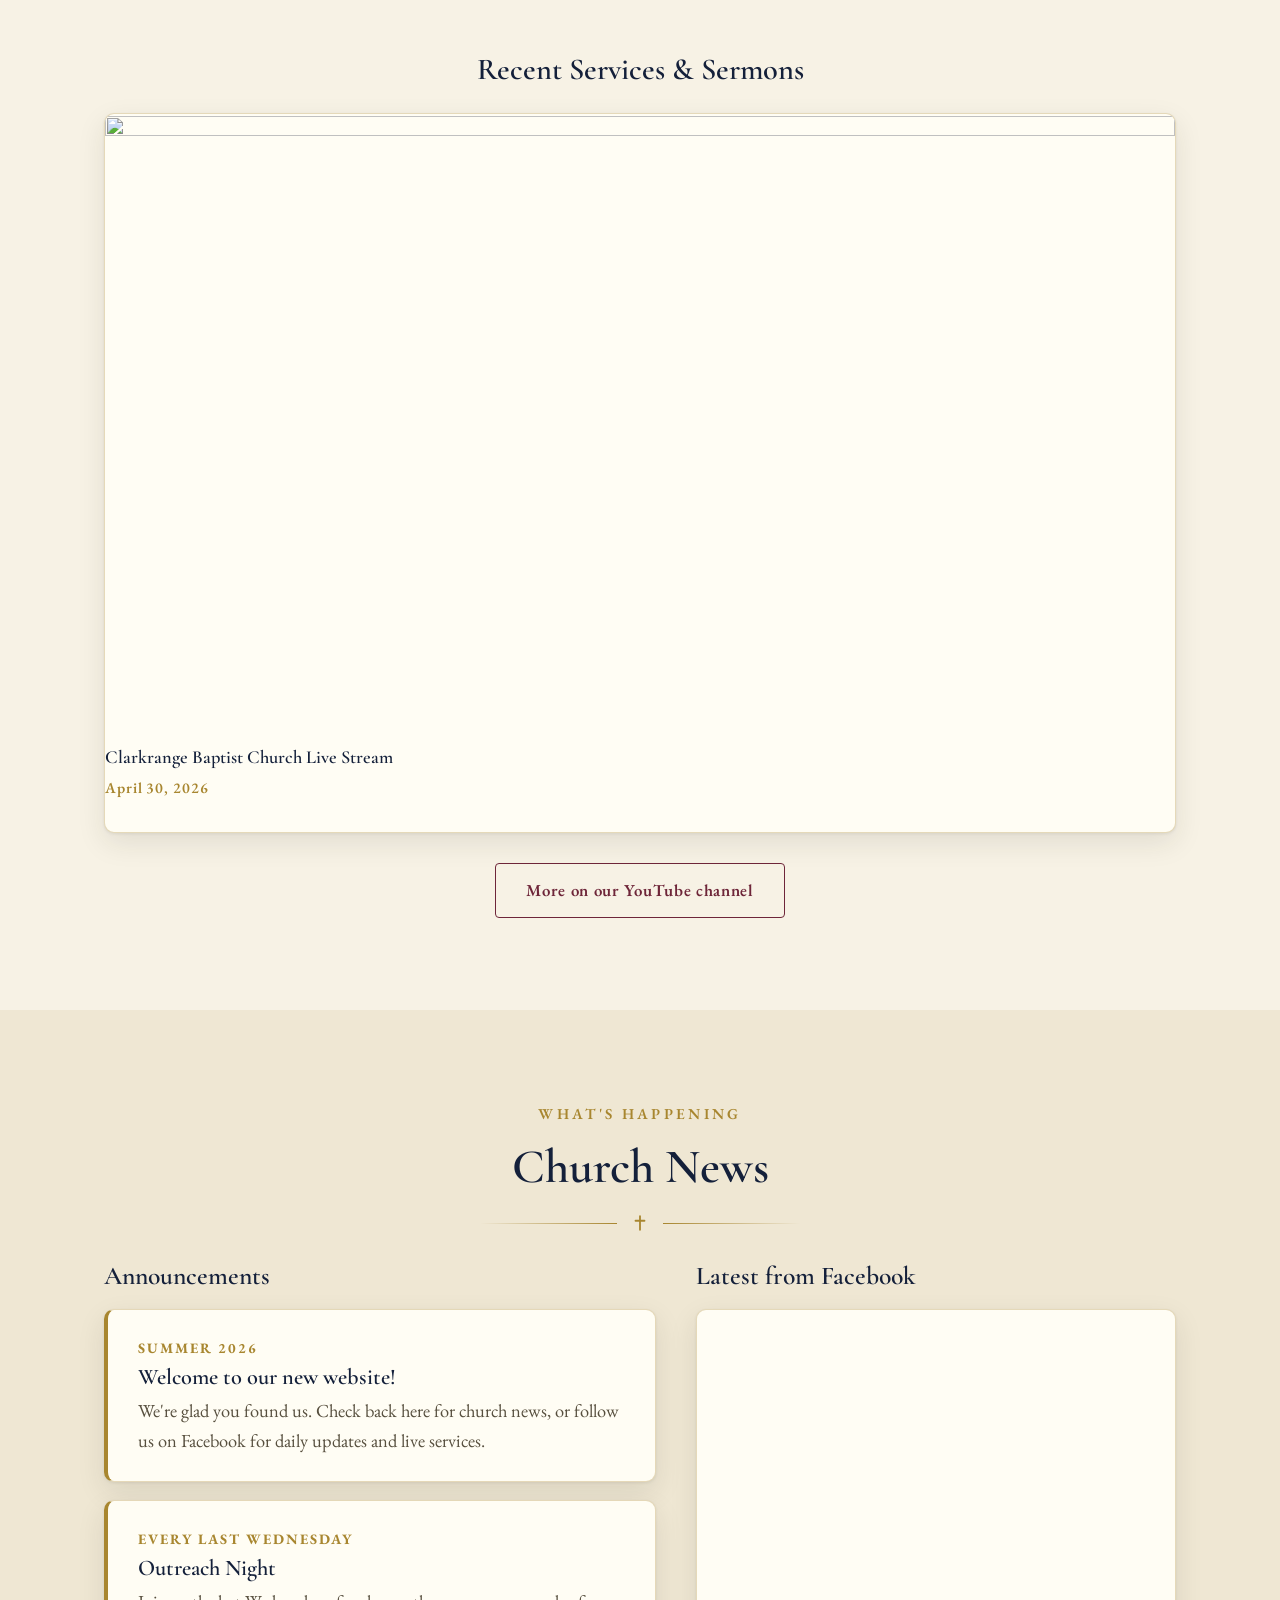
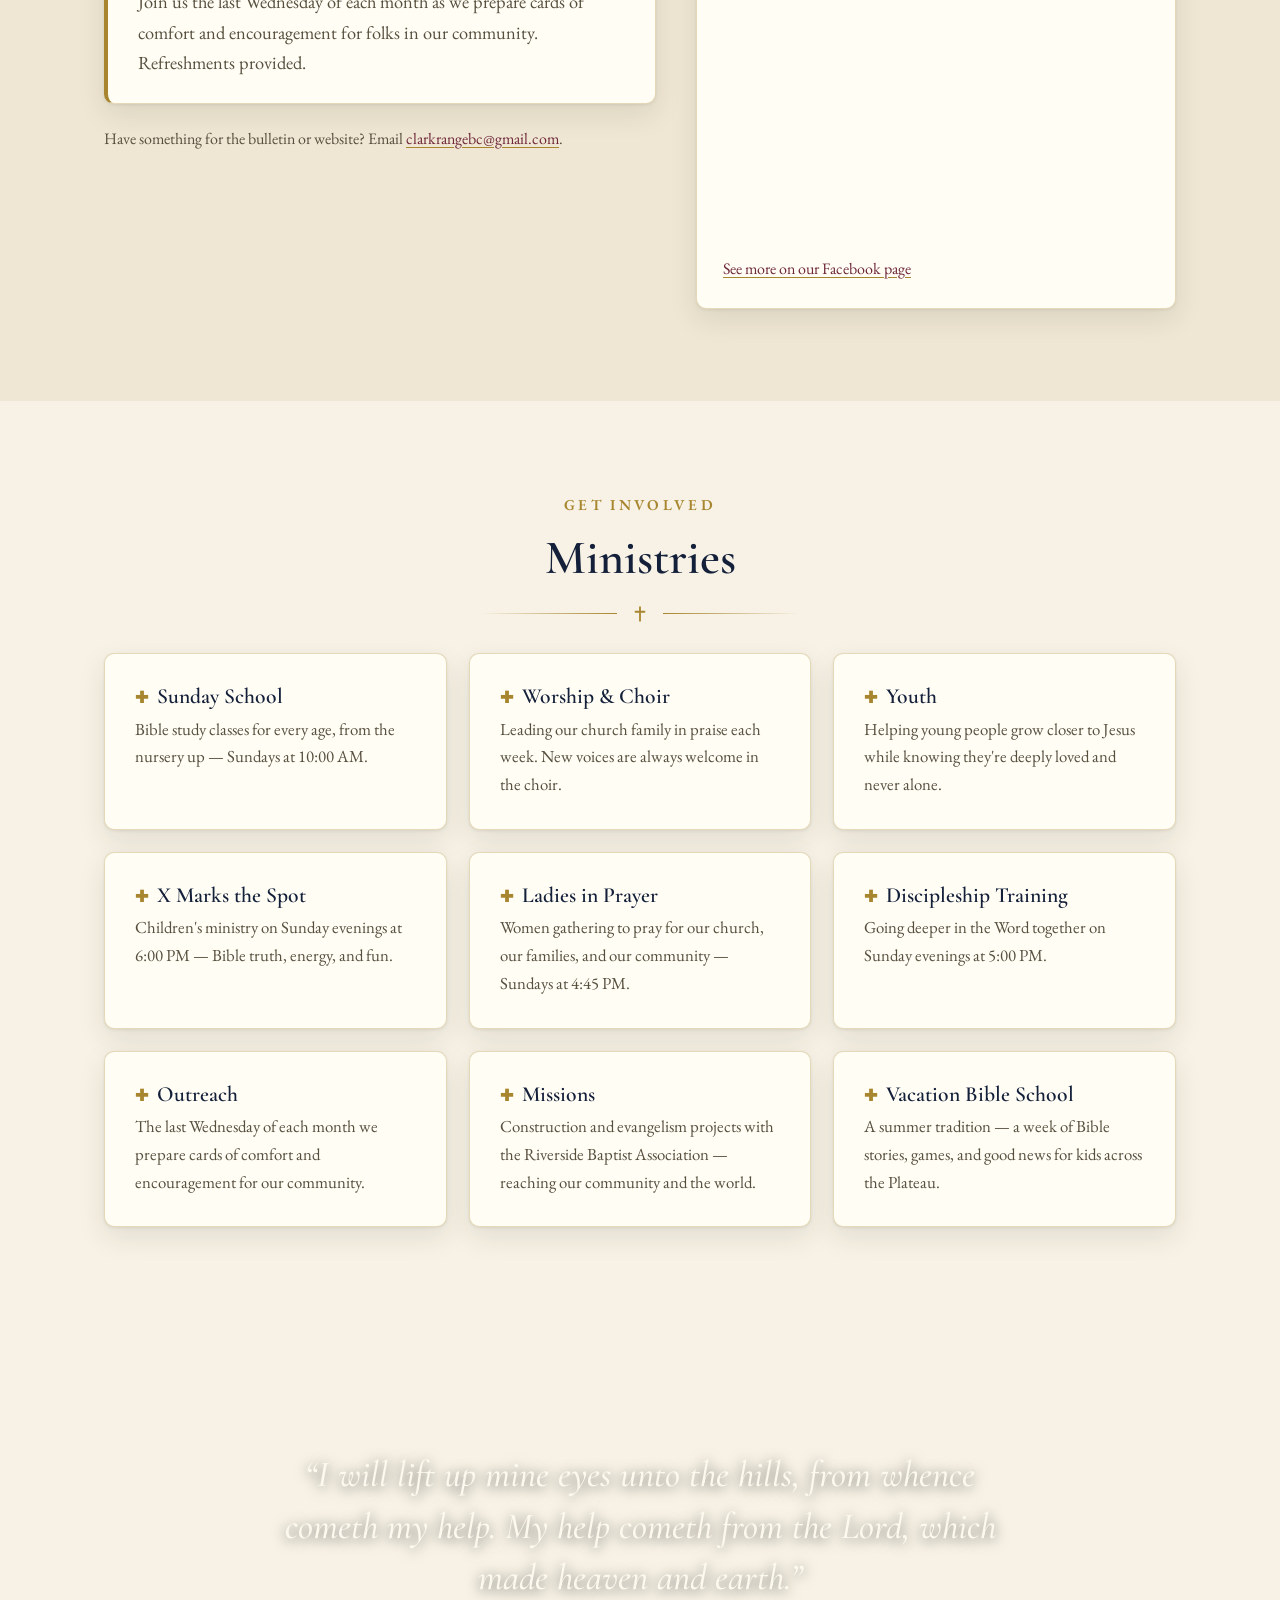
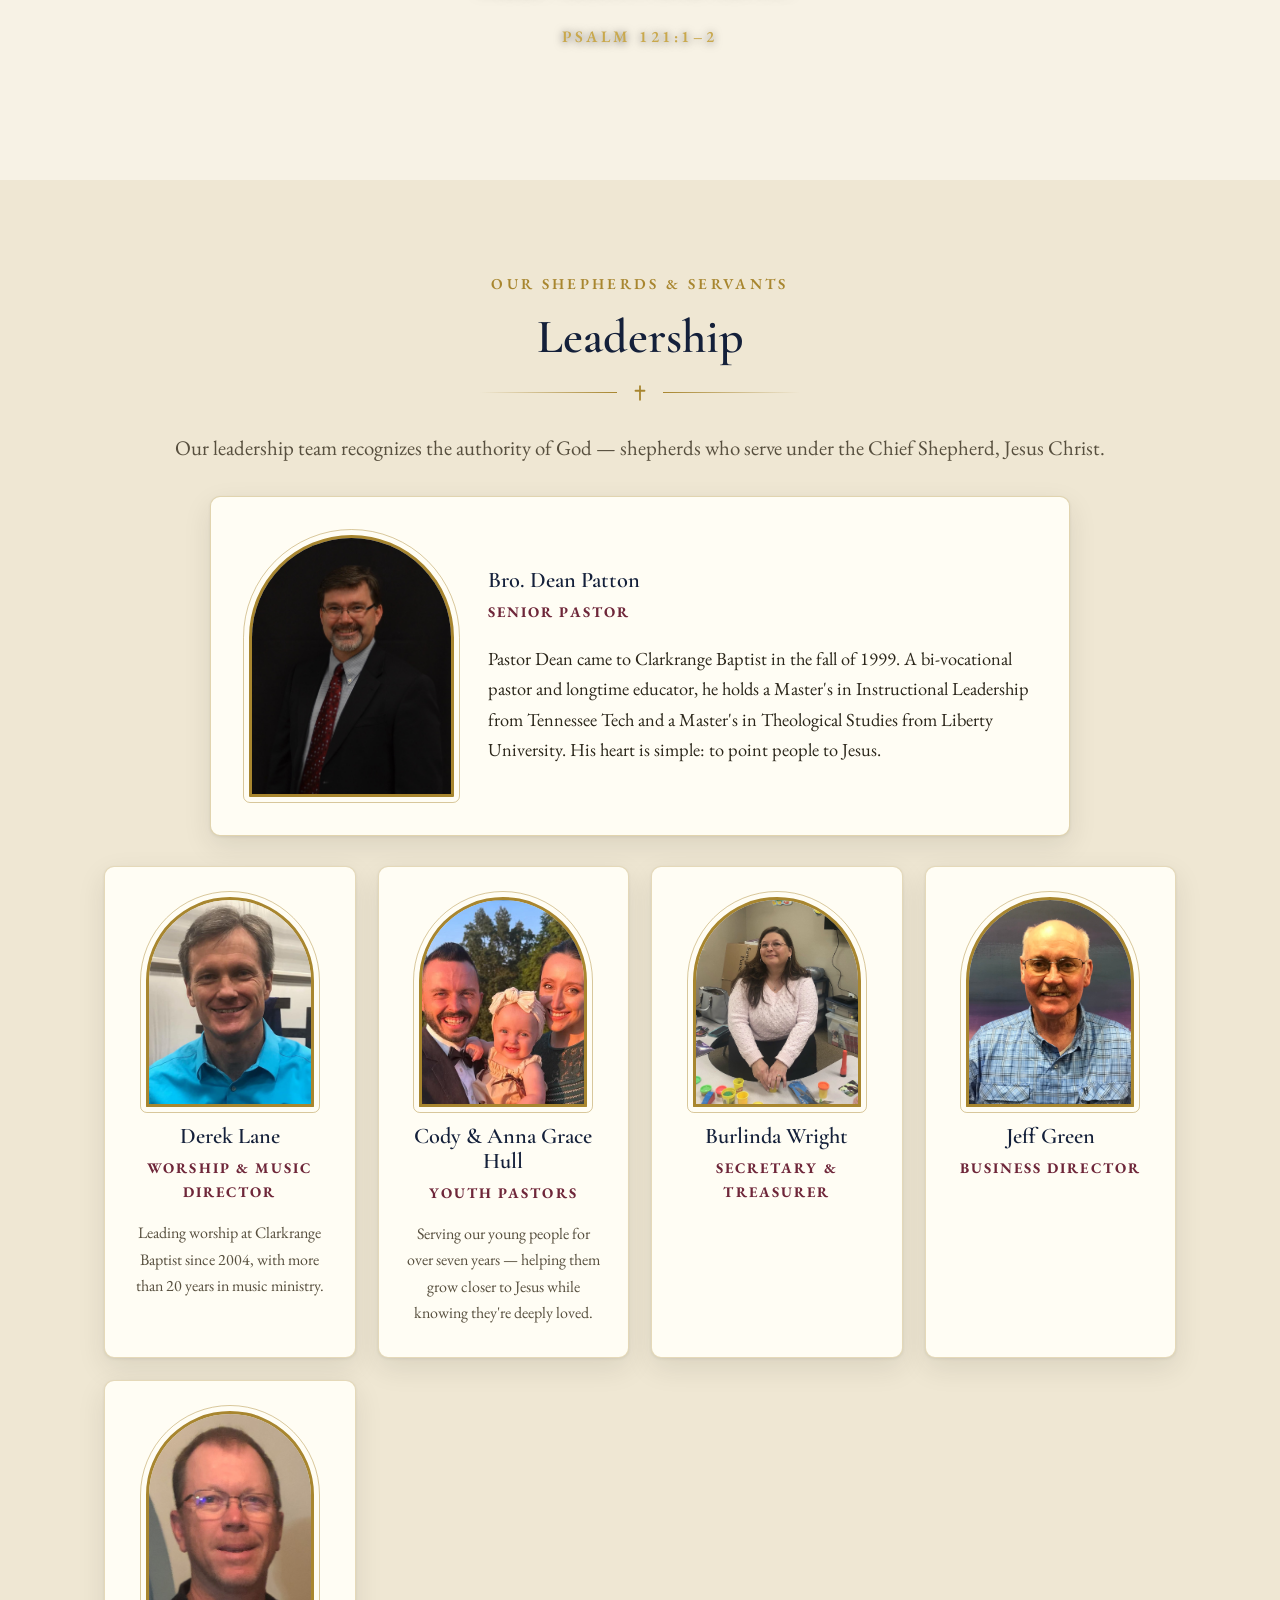
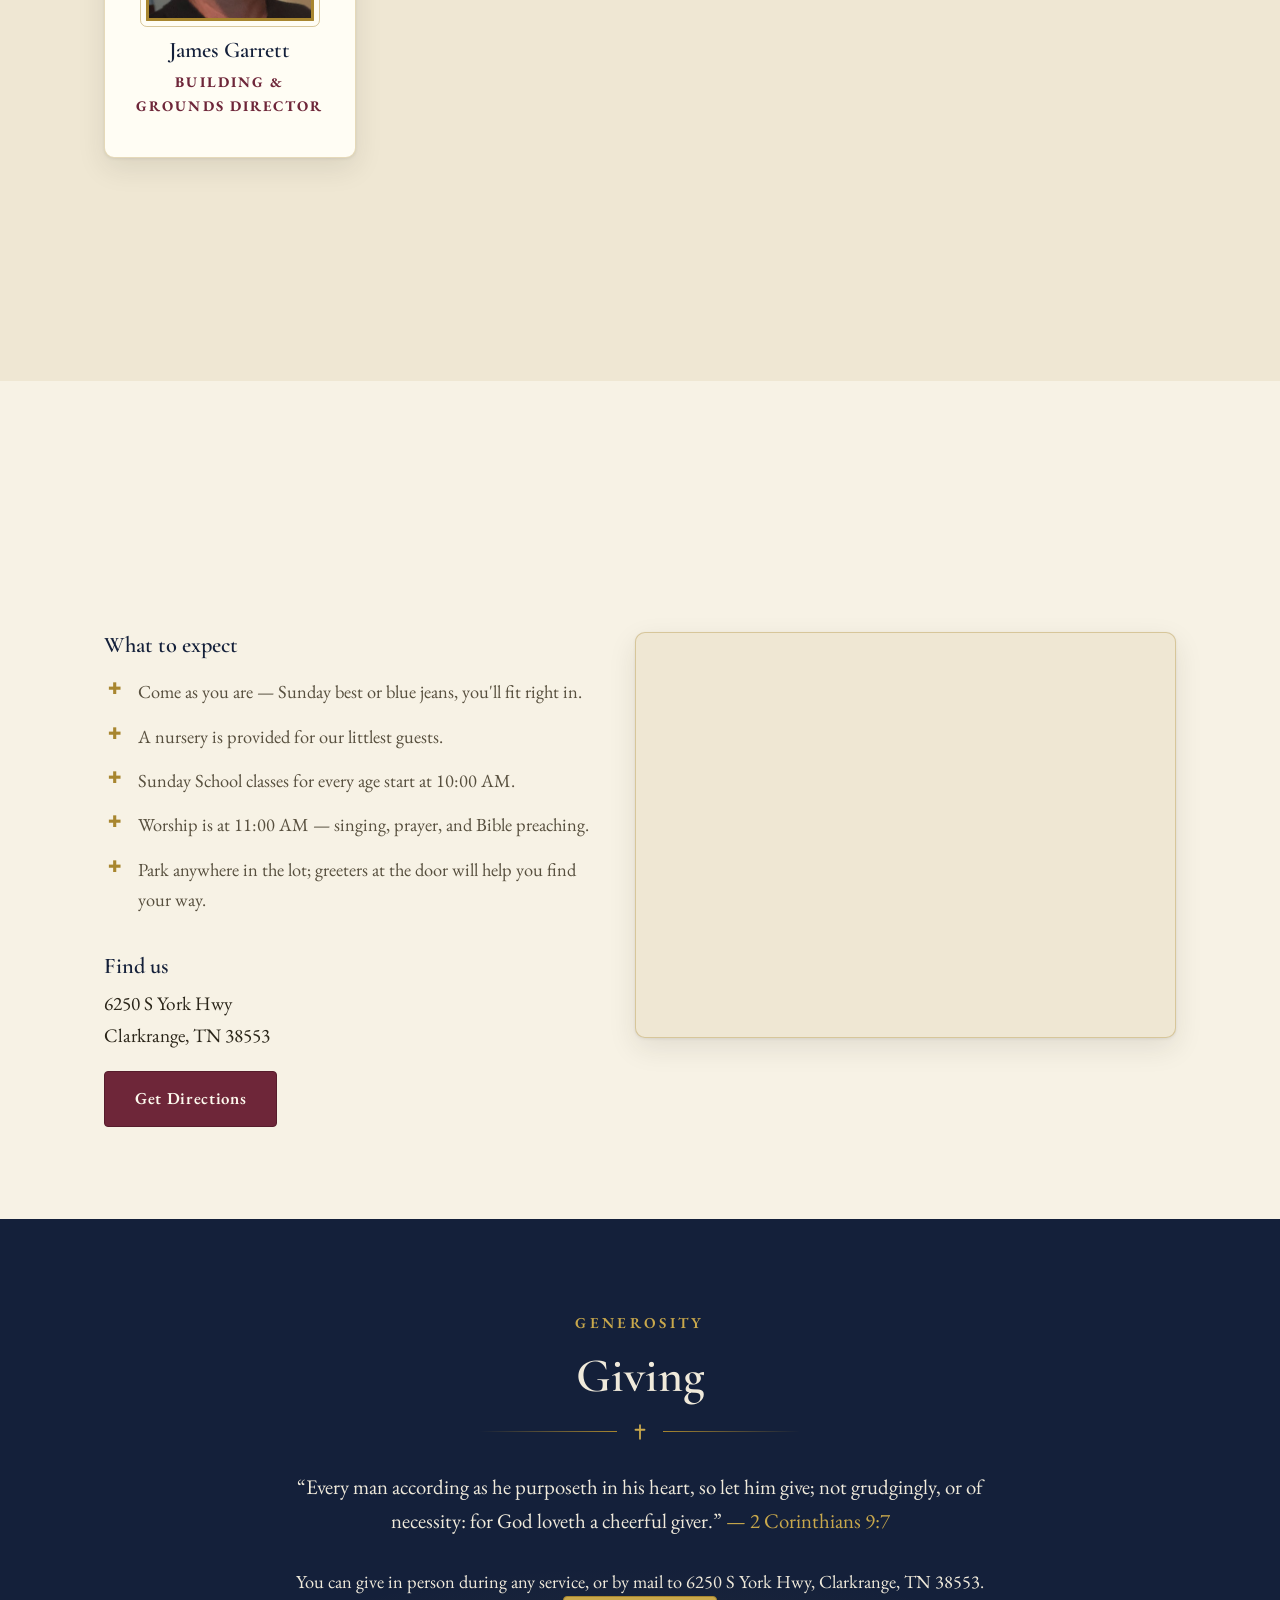
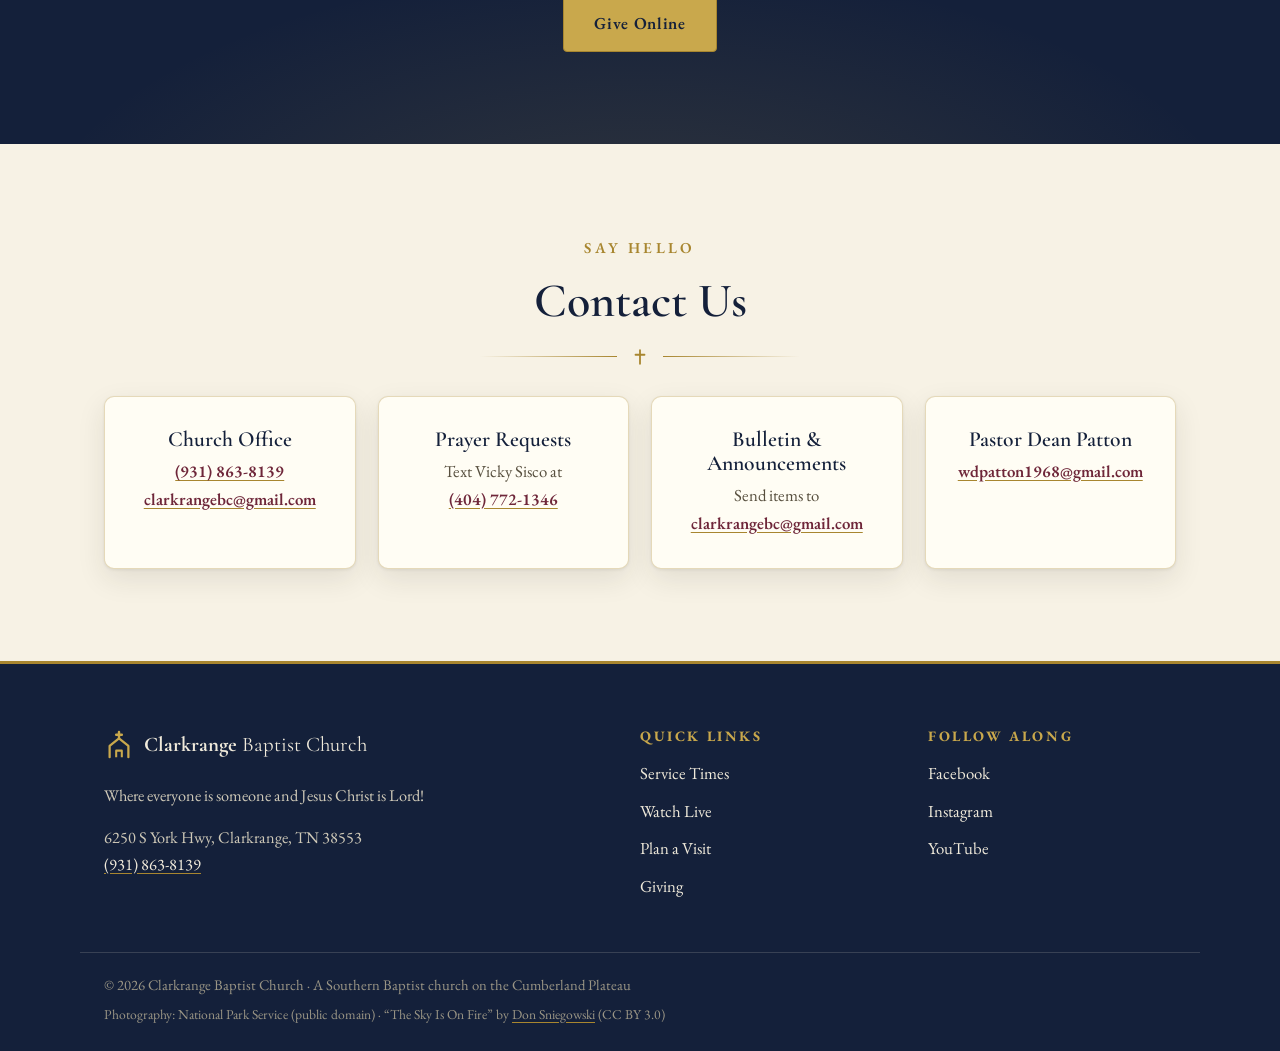
==== commit e3c8b365: "Traditional retheme + staff photos + social auto-sync - Parchment/navy/burgundy/gold palette, Cormor" ====
--- a/index.html
+++ b/index.html
@@ -13,12 +13,14 @@
   <meta property="og:title" content="Clarkrange Baptist Church">
   <meta property="og:description" content="Where everyone is someone and Jesus Christ is Lord. Join us Sundays at 10 & 11 AM — 6250 S York Hwy, Clarkrange, TN.">
   <meta property="og:url" content="https://clarkrangebaptist.org/">
-
-  <!-- Fonts -->
+  <meta property="og:image" content="https://clarkrangebaptist.org/images/hero.jpg">
+
+  <!-- Fonts: classic serifs for a traditional feel -->
   <link rel="preconnect" href="https://fonts.googleapis.com">
   <link rel="preconnect" href="https://fonts.gstatic.com" crossorigin>
-  <link href="https://fonts.googleapis.com/css2?family=Fraunces:opsz,wght@9..144,400;9..144,500;9..144,600;9..144,700&family=Inter:wght@400;500;600;700&display=swap" rel="stylesheet">
-
+  <link href="https://fonts.googleapis.com/css2?family=Cormorant+Garamond:ital,wght@0,500;0,600;0,700;1,500;1,600&family=EB+Garamond:ital,wght@0,400;0,500;0,600;0,700;1,400;1,500&display=swap" rel="stylesheet">
+
+  <link rel="preload" as="image" href="images/hero.jpg">
   <link rel="stylesheet" href="styles.css">
 
   <!-- Search engine info card (structured data) -->
@@ -41,7 +43,8 @@
     },
     "sameAs": [
       "https://www.facebook.com/clarkrangebaptist",
-      "https://www.instagram.com/clarkrangebaptistchurch"
+      "https://www.instagram.com/clarkrangebaptistchurch",
+      "https://www.youtube.com/@ClarkrangeBaptistChurch"
     ]
   }
   </script>
@@ -62,6 +65,7 @@
       <ul class="nav-menu" id="nav-menu">
         <li><a href="#about">About</a></li>
         <li><a href="#services">Services</a></li>
+        <li><a href="#sermons">Sermons</a></li>
         <li><a href="#ministries">Ministries</a></li>
         <li><a href="#leadership">Leadership</a></li>
         <li><a href="#visit">Visit</a></li>
@@ -77,13 +81,13 @@
     <!-- ================= HERO ================= -->
     <section class="hero" aria-label="Welcome">
       <div class="hero-inner container">
-        <p class="eyebrow reveal">Clarkrange, Tennessee &middot; On the Cumberland Plateau</p>
+        <p class="eyebrow hero-eyebrow reveal">Clarkrange, Tennessee &middot; On the Cumberland Plateau</p>
         <h1 class="reveal">Where <em>everyone</em> is someone,<br>and Jesus Christ is Lord.</h1>
         <p class="hero-sub reveal">We are a fellowship of believers coming together to declare the glory
         of the Lord and celebrate Jesus as King. Wherever you are on your journey — you belong here.</p>
         <div class="hero-cta reveal">
-          <a class="btn btn-primary" href="#visit">Plan a Visit</a>
-          <a class="btn btn-outline" href="#watch">Watch Live</a>
+          <a class="btn btn-gold" href="#visit">Plan a Visit</a>
+          <a class="btn btn-ghost" href="#watch">Watch Live</a>
         </div>
         <div class="hero-chips reveal" role="list">
           <span role="listitem"><strong>Sundays</strong> 10:00 &amp; 11:00 AM</span>
@@ -91,20 +95,15 @@
           <span role="listitem"><strong>6250 S York Hwy</strong>, Clarkrange TN</span>
         </div>
       </div>
-      <!-- Decorative rolling hills -->
-      <svg class="hero-hills" viewBox="0 0 1440 320" preserveAspectRatio="none" aria-hidden="true">
-        <path fill="#D8CFAF" d="M0,224 C240,140 420,260 720,200 C1020,140 1200,240 1440,180 L1440,320 L0,320 Z" opacity="0.55"/>
-        <path fill="#8FA083" d="M0,260 C280,190 520,290 820,240 C1120,190 1280,270 1440,230 L1440,320 L0,320 Z" opacity="0.7"/>
-        <path fill="#2C4A3B" d="M0,290 C320,240 560,320 900,280 C1180,247 1330,300 1440,278 L1440,320 L0,320 Z"/>
-      </svg>
     </section>
 
     <!-- ================= ABOUT ================= -->
     <section class="section" id="about">
       <div class="container narrow">
-        <p class="eyebrow reveal">Who We Are</p>
-        <h2 class="reveal">Loving God. Loving others.<br>Magnifying the name of Jesus.</h2>
-        <p class="lede reveal">The mission of Clarkrange Baptist Church is to love God, to love others,
+        <p class="eyebrow center reveal">Who We Are</p>
+        <h2 class="center reveal">Loving God. Loving others.<br>Magnifying the name of Jesus.</h2>
+        <div class="ornament reveal" aria-hidden="true"><svg viewBox="0 0 24 24"><path d="M12 3v18M6 9h12" stroke="currentColor" stroke-width="2.4" stroke-linecap="round"/></svg></div>
+        <p class="lede center reveal">The mission of Clarkrange Baptist Church is to love God, to love others,
         and to magnify the name of Jesus Christ. Our vision is to glorify our God and Savior, to make
         true disciples throughout all nations, to minister the ordinances, to edify believers, and to
         do all that is sovereignly possible and biblically permissible to magnify the name of Jesus.</p>
@@ -115,7 +114,7 @@
           </blockquote>
           <cite>John 3:16</cite>
         </div>
-        <p class="reveal">We study the Word, practice what we learn, and in the process, grow together.
+        <p class="center reveal">We study the Word, practice what we learn, and in the process, grow together.
         Our church family has been associated with the <a href="https://www.sbc.net/" rel="noopener">Southern
         Baptist Convention</a> since our founding, and our beliefs are reflected in the
         <a href="https://bfm.sbc.net/" rel="noopener">Baptist Faith &amp; Message</a>.</p>
@@ -128,6 +127,7 @@
       <div class="container">
         <p class="eyebrow center reveal">Join Us for Worship</p>
         <h2 class="center reveal">Service Times</h2>
+        <div class="ornament reveal" aria-hidden="true"><svg viewBox="0 0 24 24"><path d="M12 3v18M6 9h12" stroke="currentColor" stroke-width="2.4" stroke-linecap="round"/></svg></div>
         <div class="times-grid">
           <article class="time-card reveal">
             <h3>Sunday Morning</h3>
@@ -158,39 +158,67 @@
       </div>
     </section>
 
-    <!-- ================= WATCH LIVE ================= -->
-    <section class="section watch" id="watch">
+    <!-- ================= VERSE BAND: THE HEAVENS ================= -->
+    <section class="verse-band band-stars" aria-label="Scripture">
+      <div class="container narrow center">
+        <blockquote class="reveal">&ldquo;The heavens declare the glory of God; and the firmament
+        sheweth his handywork.&rdquo;</blockquote>
+        <cite class="reveal">Psalm 19:1</cite>
+      </div>
+    </section>
+
+    <!-- ================= WATCH LIVE + LATEST SERMONS ================= -->
+    <section class="section" id="watch">
       <div class="container narrow center">
         <p class="eyebrow center reveal">Can't Make It In Person?</p>
         <h2 class="center reveal">Watch Live</h2>
-        <p class="lede center reveal">Our services stream live on Facebook — Sunday at 11:00 AM,
+        <div class="ornament reveal" aria-hidden="true"><svg viewBox="0 0 24 24"><path d="M12 3v18M6 9h12" stroke="currentColor" stroke-width="2.4" stroke-linecap="round"/></svg></div>
+        <p class="lede center reveal">Our services stream live — Sunday at 11:00 AM,
         Sunday at 6:00 PM, and Wednesday at 6:00 PM (Central).</p>
         <div class="hero-cta center reveal">
-          <a class="btn btn-primary" href="https://www.facebook.com/clarkrangebaptist" rel="noopener">
+          <a class="btn btn-primary" data-social="facebook" href="https://www.facebook.com/clarkrangebaptist" rel="noopener">
             <svg viewBox="0 0 24 24" width="18" height="18" aria-hidden="true" fill="currentColor"><path d="M22 12a10 10 0 1 0-11.56 9.88v-6.99H7.9V12h2.54V9.8c0-2.5 1.5-3.89 3.78-3.89 1.09 0 2.23.2 2.23.2v2.46h-1.26c-1.24 0-1.63.77-1.63 1.56V12h2.78l-.44 2.89h-2.34v6.99A10 10 0 0 0 22 12z"/></svg>
             Facebook Live
           </a>
-          <!-- The YouTube button appears automatically when a link is added in announcements.js -->
           <a class="btn btn-outline yt-link" href="#" rel="noopener" hidden>
             <svg viewBox="0 0 24 24" width="18" height="18" aria-hidden="true" fill="currentColor"><path d="M23.5 6.2a3 3 0 0 0-2.1-2.1C19.5 3.5 12 3.5 12 3.5s-7.5 0-9.4.6A3 3 0 0 0 .5 6.2 31.3 31.3 0 0 0 0 12a31.3 31.3 0 0 0 .5 5.8 3 3 0 0 0 2.1 2.1c1.9.6 9.4.6 9.4.6s7.5 0 9.4-.6a3 3 0 0 0 2.1-2.1A31.3 31.3 0 0 0 24 12a31.3 31.3 0 0 0-.5-5.8zM9.6 15.6V8.4L15.8 12l-6.2 3.6z"/></svg>
             YouTube
           </a>
         </div>
       </div>
-    </section>
-
-    <!-- ================= ANNOUNCEMENTS ================= -->
-    <!-- ✏️ Announcements are edited in the file announcements.js — not here. -->
+      <!-- Latest sermons fill in automatically from the church's YouTube channel -->
+      <div class="container" id="sermons" hidden>
+        <h3 class="sermons-title center reveal">Recent Services &amp; Sermons</h3>
+        <div class="sermons-grid" id="sermons-list"></div>
+        <p class="center reveal"><a class="btn btn-outline yt-link" href="#" rel="noopener" hidden>More on our YouTube channel</a></p>
+      </div>
+    </section>
+
+    <!-- ================= ANNOUNCEMENTS + FACEBOOK FEED ================= -->
+    <!-- ✏️ Announcements are edited at app.pagescms.org — not here. -->
     <section class="section section-alt" id="announcements">
-      <div class="container narrow">
+      <div class="container">
         <p class="eyebrow center reveal">What's Happening</p>
-        <h2 class="center reveal">Announcements</h2>
-        <div id="announcements-list" class="announcements">
-          <noscript><p class="center">Enable JavaScript to see current announcements, or follow us on
-          <a href="https://www.facebook.com/clarkrangebaptist">Facebook</a>.</p></noscript>
-        </div>
-        <p class="center note reveal">Have something for the bulletin or website? Email
-        <a href="mailto:clarkrangebc@gmail.com">clarkrangebc@gmail.com</a>.</p>
+        <h2 class="center reveal">Church News</h2>
+        <div class="ornament reveal" aria-hidden="true"><svg viewBox="0 0 24 24"><path d="M12 3v18M6 9h12" stroke="currentColor" stroke-width="2.4" stroke-linecap="round"/></svg></div>
+        <div class="news-grid">
+          <div>
+            <h3 class="col-title reveal">Announcements</h3>
+            <div id="announcements-list" class="announcements">
+              <noscript><p>Enable JavaScript to see current announcements, or follow us on
+              <a href="https://www.facebook.com/clarkrangebaptist">Facebook</a>.</p></noscript>
+            </div>
+            <p class="note reveal">Have something for the bulletin or website? Email
+            <a href="mailto:clarkrangebc@gmail.com">clarkrangebc@gmail.com</a>.</p>
+          </div>
+          <div>
+            <h3 class="col-title reveal">Latest from Facebook</h3>
+            <div class="fb-embed reveal" id="fb-embed">
+              <p class="note">Loading our Facebook feed&hellip; if it doesn't appear,
+              <a data-social="facebook" href="https://www.facebook.com/clarkrangebaptist" rel="noopener">visit our page directly</a>.</p>
+            </div>
+          </div>
+        </div>
       </div>
     </section>
 
@@ -199,6 +227,7 @@
       <div class="container">
         <p class="eyebrow center reveal">Get Involved</p>
         <h2 class="center reveal">Ministries</h2>
+        <div class="ornament reveal" aria-hidden="true"><svg viewBox="0 0 24 24"><path d="M12 3v18M6 9h12" stroke="currentColor" stroke-width="2.4" stroke-linecap="round"/></svg></div>
         <div class="cards-grid">
           <article class="card reveal"><h3>Sunday School</h3><p>Bible study classes for every age, from the nursery up — Sundays at 10:00 AM.</p></article>
           <article class="card reveal"><h3>Worship &amp; Choir</h3><p>Leading our church family in praise each week. New voices are always welcome in the choir.</p></article>
@@ -213,17 +242,27 @@
       </div>
     </section>
 
+    <!-- ================= VERSE BAND: THE HILLS ================= -->
+    <section class="verse-band band-mountains" aria-label="Scripture">
+      <div class="container narrow center">
+        <blockquote class="reveal">&ldquo;I will lift up mine eyes unto the hills, from whence cometh
+        my help. My help cometh from the Lord, which made heaven and earth.&rdquo;</blockquote>
+        <cite class="reveal">Psalm 121:1&ndash;2</cite>
+      </div>
+    </section>
+
     <!-- ================= LEADERSHIP ================= -->
     <!-- ✏️ EDIT STAFF HERE: each person is one <article class="person"> block. -->
     <section class="section section-alt" id="leadership">
       <div class="container">
         <p class="eyebrow center reveal">Our Shepherds &amp; Servants</p>
         <h2 class="center reveal">Leadership</h2>
+        <div class="ornament reveal" aria-hidden="true"><svg viewBox="0 0 24 24"><path d="M12 3v18M6 9h12" stroke="currentColor" stroke-width="2.4" stroke-linecap="round"/></svg></div>
         <p class="lede center reveal">Our leadership team recognizes the authority of God — shepherds
         who serve under the Chief Shepherd, Jesus Christ.</p>
 
         <article class="pastor-card reveal">
-          <div class="avatar avatar-lg" aria-hidden="true">DP</div>
+          <img class="portrait portrait-lg" src="images/staff/dean-patton.jpg" alt="Bro. Dean Patton, Senior Pastor">
           <div>
             <h3>Bro. Dean Patton</h3>
             <p class="role">Senior Pastor</p>
@@ -236,29 +275,29 @@
 
         <div class="people-grid">
           <article class="person reveal">
-            <div class="avatar" aria-hidden="true">DL</div>
+            <img class="portrait" src="images/staff/derek-lane.jpg" alt="Derek Lane, Worship and Music Director">
             <h3>Derek Lane</h3>
             <p class="role">Worship &amp; Music Director</p>
             <p>Leading worship at Clarkrange Baptist since 2004, with more than 20 years in music ministry.</p>
           </article>
           <article class="person reveal">
-            <div class="avatar" aria-hidden="true">CH</div>
+            <img class="portrait" src="images/staff/cody-annagrace-hull.jpg" alt="Cody and Anna Grace Hull, Youth Pastors">
             <h3>Cody &amp; Anna Grace Hull</h3>
             <p class="role">Youth Pastors</p>
             <p>Serving our young people for over seven years — helping them grow closer to Jesus while knowing they're deeply loved.</p>
           </article>
           <article class="person reveal">
-            <div class="avatar" aria-hidden="true">BW</div>
+            <img class="portrait" src="images/staff/burlinda-wright.jpg" alt="Burlinda Wright, Secretary and Treasurer">
             <h3>Burlinda Wright</h3>
             <p class="role">Secretary &amp; Treasurer</p>
           </article>
           <article class="person reveal">
-            <div class="avatar" aria-hidden="true">JG</div>
+            <img class="portrait" src="images/staff/jeff-green.jpg" alt="Jeff Green, Business Director">
             <h3>Jeff Green</h3>
             <p class="role">Business Director</p>
           </article>
           <article class="person reveal">
-            <div class="avatar" aria-hidden="true">JG</div>
+            <img class="portrait" src="images/staff/james-garrett.jpg" alt="James Garrett, Building and Grounds Director">
             <h3>James Garrett</h3>
             <p class="role">Building &amp; Grounds Director</p>
           </article>
@@ -277,6 +316,7 @@
       <div class="container">
         <p class="eyebrow center reveal">We'd Love to Meet You</p>
         <h2 class="center reveal">Plan Your Visit</h2>
+        <div class="ornament reveal" aria-hidden="true"><svg viewBox="0 0 24 24"><path d="M12 3v18M6 9h12" stroke="currentColor" stroke-width="2.4" stroke-linecap="round"/></svg></div>
         <div class="visit-grid">
           <div class="visit-info reveal">
             <h3>What to expect</h3>
@@ -305,15 +345,15 @@
     </section>
 
     <!-- ================= GIVE ================= -->
-    <section class="section section-green" id="give">
+    <section class="section section-navy" id="give">
       <div class="container narrow center">
         <p class="eyebrow center reveal">Generosity</p>
         <h2 class="center reveal">Giving</h2>
+        <div class="ornament ornament-gold reveal" aria-hidden="true"><svg viewBox="0 0 24 24"><path d="M12 3v18M6 9h12" stroke="currentColor" stroke-width="2.4" stroke-linecap="round"/></svg></div>
         <p class="lede center reveal">&ldquo;Every man according as he purposeth in his heart, so let him give;
         not grudgingly, or of necessity: for God loveth a cheerful giver.&rdquo; <cite>&mdash; 2 Corinthians 9:7</cite></p>
         <p class="center reveal">You can give in person during any service, or by mail to
         6250 S York Hwy, Clarkrange, TN 38553.</p>
-        <!-- The Give Online button appears automatically when a link is added in announcements.js -->
         <div class="hero-cta center reveal">
           <a class="btn btn-gold give-link" href="#" rel="noopener" hidden>Give Online</a>
         </div>
@@ -325,6 +365,7 @@
       <div class="container">
         <p class="eyebrow center reveal">Say Hello</p>
         <h2 class="center reveal">Contact Us</h2>
+        <div class="ornament reveal" aria-hidden="true"><svg viewBox="0 0 24 24"><path d="M12 3v18M6 9h12" stroke="currentColor" stroke-width="2.4" stroke-linecap="round"/></svg></div>
         <div class="contact-grid">
           <article class="card reveal">
             <h3>Church Office</h3>
@@ -371,18 +412,19 @@
       <div>
         <h3>Follow Along</h3>
         <ul class="footer-links">
-          <li><a href="https://www.facebook.com/clarkrangebaptist" rel="noopener">Facebook</a></li>
-          <li><a href="https://www.instagram.com/clarkrangebaptistchurch" rel="noopener">Instagram</a></li>
+          <li><a data-social="facebook" href="https://www.facebook.com/clarkrangebaptist" rel="noopener">Facebook</a></li>
+          <li><a data-social="instagram" href="https://www.instagram.com/clarkrangebaptistchurch" rel="noopener">Instagram</a></li>
           <li class="yt-footer" hidden><a class="yt-link" href="#" rel="noopener">YouTube</a></li>
         </ul>
       </div>
     </div>
     <div class="container footer-bottom">
       <p>&copy; <span id="year">2026</span> Clarkrange Baptist Church &middot; A Southern Baptist church on the Cumberland Plateau</p>
+      <p class="credits">Photography: National Park Service (public domain) &middot;
+      &ldquo;The Sky Is On Fire&rdquo; by <a href="https://commons.wikimedia.org/wiki/File:The_Sky_Is_On_Fire_Over_The_Blue_Ridge_Mountains_(131194559).jpeg" rel="noopener">Don Sniegowski</a> (CC BY 3.0)</p>
     </div>
   </footer>
 
-  <script src="announcements.js"></script>
   <script src="main.js"></script>
 </body>
 </html>
--- a/styles.css
+++ b/styles.css
@@ -1,24 +1,26 @@
 /* ============================================================
    Clarkrange Baptist Church — styles.css
+   Traditional theme: parchment, navy, burgundy, antique gold.
    You normally will NOT need to edit this file.
-   Content edits happen in index.html and announcements.js.
+   Content edits happen at app.pagescms.org or in index.html.
    ============================================================ */
 
 :root {
-  --cream: #FAF7F0;
-  --cream-2: #F2EDE1;
-  --ink: #24291F;
-  --ink-soft: #4E5548;
-  --green: #2C4A3B;
-  --green-deep: #1E3529;
-  --sage: #8FA083;
-  --brass: #A87E22;
-  --brass-bright: #C6A14C;
-  --white: #FFFFFF;
-  --radius: 16px;
-  --shadow: 0 2px 6px rgba(36, 41, 31, 0.06), 0 12px 32px rgba(36, 41, 31, 0.08);
-  --font-display: "Fraunces", Georgia, serif;
-  --font-body: "Inter", -apple-system, "Segoe UI", sans-serif;
+  --parchment: #F7F2E5;
+  --parchment-2: #EFE7D3;
+  --paper: #FFFDF4;
+  --ink: #2A2519;
+  --ink-soft: #574F3E;
+  --navy: #1C2B45;
+  --navy-deep: #14203A;
+  --burgundy: #6E2639;
+  --burgundy-deep: #571C2C;
+  --gold: #A8862F;
+  --gold-bright: #C9A84C;
+  --radius: 10px;
+  --shadow: 0 1px 3px rgba(42, 37, 25, 0.08), 0 10px 28px rgba(42, 37, 25, 0.1);
+  --font-display: "Cormorant Garamond", Georgia, serif;
+  --font-body: "EB Garamond", Georgia, serif;
 }
 
 * { margin: 0; padding: 0; box-sizing: border-box; }
@@ -28,86 +30,104 @@
 body {
   font-family: var(--font-body);
   color: var(--ink);
-  background: var(--cream);
+  background: var(--parchment);
   line-height: 1.65;
-  font-size: 1.0625rem;
+  font-size: 1.15rem;
   -webkit-font-smoothing: antialiased;
 }
 
 img, svg, iframe { max-width: 100%; }
 
 .container { max-width: 1120px; margin: 0 auto; padding: 0 24px; }
-.container.narrow { max-width: 780px; }
+.container.narrow { max-width: 800px; }
 .center { text-align: center; }
 
-h1, h2, h3 { font-family: var(--font-display); font-weight: 600; line-height: 1.15; color: var(--green-deep); }
-h1 { font-size: clamp(2.4rem, 5.5vw, 4rem); letter-spacing: -0.01em; }
-h1 em { font-style: italic; color: var(--brass); }
-h2 { font-size: clamp(1.8rem, 3.6vw, 2.6rem); margin-bottom: 0.6em; }
-h3 { font-size: 1.25rem; margin-bottom: 0.4em; }
+h1, h2, h3 { font-family: var(--font-display); font-weight: 600; line-height: 1.12; color: var(--navy-deep); }
+h1 { font-size: clamp(2.6rem, 6vw, 4.4rem); letter-spacing: 0.005em; }
+h1 em { font-style: italic; color: var(--gold-bright); }
+h2 { font-size: clamp(2rem, 4vw, 3rem); margin-bottom: 0.4em; }
+h3 { font-size: 1.4rem; margin-bottom: 0.35em; }
 
 p + p { margin-top: 1em; }
 
-a { color: var(--green); text-decoration-color: var(--brass-bright); text-underline-offset: 3px; }
-a:hover { color: var(--green-deep); }
+a { color: var(--burgundy); text-decoration-color: var(--gold); text-underline-offset: 3px; }
+a:hover { color: var(--burgundy-deep); }
 
 .eyebrow {
-  font-size: 0.8rem; font-weight: 700; letter-spacing: 0.14em;
-  text-transform: uppercase; color: var(--brass); margin-bottom: 1em;
-}
-
-.lede { font-size: 1.2rem; color: var(--ink-soft); margin-bottom: 1.4em; }
-
-.note { font-size: 0.9rem; color: var(--ink-soft); }
+  font-family: var(--font-body);
+  font-size: 0.95rem; font-weight: 600; letter-spacing: 0.22em;
+  text-transform: uppercase; color: var(--gold); margin-bottom: 0.9em;
+}
+
+.lede { font-size: 1.3rem; color: var(--ink-soft); margin-bottom: 1.3em; }
+
+.note { font-size: 1rem; color: var(--ink-soft); }
 
 .skip-link {
   position: absolute; left: -9999px; top: 0; z-index: 200;
-  background: var(--green-deep); color: #fff; padding: 10px 18px; border-radius: 0 0 8px 0;
+  background: var(--navy-deep); color: #fff; padding: 10px 18px; border-radius: 0 0 8px 0;
 }
 .skip-link:focus { left: 0; }
+
+/* Gold rule + cross ornament under headings */
+.ornament {
+  display: flex; align-items: center; justify-content: center; gap: 14px;
+  color: var(--gold); margin: 0 auto 1.6em; max-width: 320px;
+}
+.ornament::before, .ornament::after {
+  content: ""; flex: 1; height: 1px;
+  background: linear-gradient(90deg, transparent, var(--gold));
+}
+.ornament::after { background: linear-gradient(90deg, var(--gold), transparent); }
+.ornament svg { width: 18px; height: 18px; flex-shrink: 0; }
+.ornament-gold { color: var(--gold-bright); }
 
 /* ---------------- Buttons ---------------- */
 .btn {
   display: inline-flex; align-items: center; gap: 9px;
-  font-weight: 600; font-size: 1rem; text-decoration: none;
-  padding: 13px 26px; border-radius: 999px;
-  transition: transform 0.15s ease, box-shadow 0.15s ease, background 0.15s ease;
+  font-family: var(--font-body); font-weight: 600; font-size: 1.05rem;
+  letter-spacing: 0.04em; text-decoration: none;
+  padding: 13px 30px; border-radius: 4px;
+  transition: transform 0.15s ease, box-shadow 0.15s ease, background 0.15s ease, color 0.15s ease;
 }
 .btn:hover { transform: translateY(-2px); box-shadow: var(--shadow); }
-.btn:focus-visible { outline: 3px solid var(--brass-bright); outline-offset: 2px; }
-.btn-primary { background: var(--green); color: #fff; }
-.btn-primary:hover { background: var(--green-deep); color: #fff; }
-.btn-outline { border: 2px solid var(--green); color: var(--green-deep); background: transparent; }
-.btn-gold { background: var(--brass-bright); color: var(--green-deep); }
-.btn-gold:hover { background: #d4b165; color: var(--green-deep); }
-.btn-small { padding: 9px 18px; font-size: 0.9rem; }
+.btn:focus-visible { outline: 3px solid var(--gold-bright); outline-offset: 2px; }
+.btn-primary { background: var(--burgundy); color: #FDF9EE; border: 1px solid var(--burgundy-deep); }
+.btn-primary:hover { background: var(--burgundy-deep); color: #FDF9EE; }
+.btn-outline { border: 1.5px solid var(--burgundy); color: var(--burgundy); background: transparent; }
+.btn-outline:hover { background: var(--burgundy); color: #FDF9EE; }
+.btn-gold { background: var(--gold-bright); color: var(--navy-deep); border: 1px solid var(--gold); }
+.btn-gold:hover { background: #D9BC66; color: var(--navy-deep); }
+.btn-ghost { border: 1.5px solid rgba(253, 249, 238, 0.75); color: #FDF9EE; background: rgba(20, 32, 58, 0.25); }
+.btn-ghost:hover { background: rgba(253, 249, 238, 0.15); color: #fff; }
+.btn-small { padding: 9px 18px; font-size: 0.95rem; }
 
 /* ---------------- Header ---------------- */
 .site-header {
   position: sticky; top: 0; z-index: 100;
-  background: rgba(250, 247, 240, 0.92);
+  background: rgba(247, 242, 229, 0.95);
   backdrop-filter: blur(10px);
-  border-bottom: 1px solid rgba(36, 41, 31, 0.08);
-}
-.nav { display: flex; align-items: center; justify-content: space-between; min-height: 72px; }
+  border-bottom: 2px solid var(--gold);
+}
+.nav { display: flex; align-items: center; justify-content: space-between; min-height: 74px; }
 .brand {
   display: inline-flex; align-items: center; gap: 10px;
-  text-decoration: none; color: var(--green-deep);
-  font-family: var(--font-display); font-size: 1.15rem;
-}
-.brand-mark { width: 30px; height: 30px; color: var(--brass); flex-shrink: 0; }
+  text-decoration: none; color: var(--navy-deep);
+  font-family: var(--font-display); font-size: 1.3rem;
+}
+.brand-mark { width: 30px; height: 30px; color: var(--gold); flex-shrink: 0; }
 .brand-text strong { font-weight: 700; }
 
-.nav-menu { display: flex; align-items: center; gap: 26px; list-style: none; }
+.nav-menu { display: flex; align-items: center; gap: 24px; list-style: none; }
 .nav-menu a:not(.btn) {
-  text-decoration: none; font-weight: 500; font-size: 0.98rem; color: var(--ink);
-}
-.nav-menu a:not(.btn):hover { color: var(--brass); }
+  text-decoration: none; font-weight: 600; font-size: 1.05rem; color: var(--ink);
+}
+.nav-menu a:not(.btn):hover { color: var(--burgundy); }
 
 .nav-toggle { display: none; background: none; border: 0; cursor: pointer; padding: 10px; }
 .nav-toggle span {
   display: block; width: 26px; height: 3px; margin: 5px 0;
-  background: var(--green-deep); border-radius: 2px; transition: transform 0.2s ease, opacity 0.2s ease;
+  background: var(--navy-deep); border-radius: 2px; transition: transform 0.2s ease, opacity 0.2s ease;
 }
 .nav-toggle[aria-expanded="true"] span:nth-child(1) { transform: translateY(8px) rotate(45deg); }
 .nav-toggle[aria-expanded="true"] span:nth-child(2) { opacity: 0; }
@@ -115,172 +135,261 @@
 
 /* ---------------- Hero ---------------- */
 .hero {
-  position: relative; overflow: hidden;
+  position: relative;
   background:
-    radial-gradient(ellipse 90% 60% at 70% -10%, rgba(198, 161, 76, 0.28), transparent 60%),
-    linear-gradient(180deg, #FDFBF5 0%, var(--cream) 55%, #EFE9DA 100%);
-  padding: 96px 0 0;
-}
-.hero-inner { position: relative; z-index: 2; max-width: 880px; padding-bottom: 200px; }
-.hero-sub { font-size: 1.25rem; color: var(--ink-soft); max-width: 620px; margin: 1.4em 0 1.8em; }
+    linear-gradient(180deg, rgba(20, 32, 58, 0.62) 0%, rgba(20, 32, 58, 0.38) 45%, rgba(20, 32, 58, 0.72) 100%),
+    url("images/hero.jpg") center 38% / cover no-repeat;
+  padding: 140px 0 120px;
+}
+.hero-inner { position: relative; z-index: 2; max-width: 880px; }
+.hero h1 { color: #FDF9EE; text-shadow: 0 2px 18px rgba(10, 16, 30, 0.55); }
+.hero-eyebrow { color: var(--gold-bright); }
+.hero-sub {
+  font-size: 1.35rem; color: #EFE9DA; max-width: 640px; margin: 1.3em 0 1.7em;
+  text-shadow: 0 1px 10px rgba(10, 16, 30, 0.5);
+}
 .hero-cta { display: flex; flex-wrap: wrap; gap: 14px; }
 .hero-cta.center { justify-content: center; }
-.hero-chips { display: flex; flex-wrap: wrap; gap: 10px; margin-top: 34px; }
+.hero-chips { display: flex; flex-wrap: wrap; gap: 10px; margin-top: 38px; }
 .hero-chips span {
-  background: rgba(255, 255, 255, 0.75); border: 1px solid rgba(36, 41, 31, 0.1);
-  padding: 8px 16px; border-radius: 999px; font-size: 0.92rem; color: var(--ink-soft);
-}
-.hero-chips strong { color: var(--green-deep); }
-.hero-hills { position: absolute; bottom: -1px; left: 0; width: 100%; height: 240px; z-index: 1; }
+  background: rgba(20, 32, 58, 0.55); border: 1px solid rgba(201, 168, 76, 0.5);
+  padding: 8px 16px; border-radius: 4px; font-size: 1rem; color: #EFE9DA;
+}
+.hero-chips strong { color: var(--gold-bright); }
 
 /* ---------------- Sections ---------------- */
-.section { padding: 90px 0; }
-.section-alt { background: var(--cream-2); }
-.section-green {
+.section { padding: 92px 0; }
+.section-alt { background: var(--parchment-2); }
+.section-navy {
   background:
-    radial-gradient(ellipse 80% 90% at 50% 120%, rgba(198, 161, 76, 0.22), transparent 60%),
-    var(--green-deep);
-}
-.section-green h2, .section-green .lede, .section-green p { color: #F3EFE4; }
-.section-green .eyebrow { color: var(--brass-bright); }
-.section-green cite { color: var(--brass-bright); font-style: normal; }
-.watch { padding-bottom: 70px; }
+    radial-gradient(ellipse 80% 90% at 50% 120%, rgba(201, 168, 76, 0.16), transparent 60%),
+    var(--navy-deep);
+}
+.section-navy h2, .section-navy .lede, .section-navy p { color: #F0EADB; }
+.section-navy .eyebrow { color: var(--gold-bright); }
+.section-navy cite { color: var(--gold-bright); font-style: normal; }
 
 .verse-card {
-  margin: 2em 0; padding: 34px 38px;
-  background: var(--white); border-left: 5px solid var(--brass-bright);
-  border-radius: 0 var(--radius) var(--radius) 0; box-shadow: var(--shadow);
+  margin: 2em 0; padding: 36px 42px;
+  background: var(--paper);
+  border: 1px solid rgba(168, 134, 47, 0.4);
+  outline: 1px solid rgba(168, 134, 47, 0.25); outline-offset: 5px;
+  box-shadow: var(--shadow);
 }
 .verse-card blockquote {
-  font-family: var(--font-display); font-size: 1.35rem; font-style: italic;
-  color: var(--green-deep); line-height: 1.5;
-}
-.verse-card cite { display: block; margin-top: 12px; font-style: normal; font-weight: 600; color: var(--brass); }
+  font-family: var(--font-display); font-size: 1.55rem; font-style: italic; font-weight: 500;
+  color: var(--navy-deep); line-height: 1.45;
+}
+.verse-card cite { display: block; margin-top: 14px; font-style: normal; font-weight: 700; color: var(--gold); letter-spacing: 0.08em; }
+
+/* ---------------- Verse bands (wonders of God) ---------------- */
+.verse-band {
+  position: relative; padding: 130px 0;
+  background-position: center; background-size: cover;
+  background-attachment: fixed;
+}
+.band-stars {
+  background-image:
+    linear-gradient(rgba(10, 14, 26, 0.55), rgba(10, 14, 26, 0.55)),
+    url("images/band-stars.jpg");
+}
+.band-mountains {
+  background-image:
+    linear-gradient(rgba(20, 24, 38, 0.5), rgba(28, 22, 30, 0.55)),
+    url("images/band-mountains.jpg");
+  background-position: center 30%;
+}
+.verse-band blockquote {
+  font-family: var(--font-display); font-style: italic; font-weight: 500;
+  font-size: clamp(1.5rem, 3.4vw, 2.3rem); line-height: 1.4;
+  color: #FDF9EE; text-shadow: 0 2px 14px rgba(5, 8, 16, 0.65);
+}
+.verse-band cite {
+  display: block; margin-top: 20px; font-style: normal; font-weight: 600;
+  letter-spacing: 0.22em; text-transform: uppercase; font-size: 1rem;
+  color: var(--gold-bright); text-shadow: 0 1px 8px rgba(5, 8, 16, 0.65);
+}
 
 /* ---------------- Service times ---------------- */
 .times-grid {
   display: grid; grid-template-columns: repeat(auto-fit, minmax(280px, 1fr));
-  gap: 24px; margin-top: 44px;
+  gap: 26px; margin-top: 30px;
 }
 .time-card {
-  background: var(--white); border-radius: var(--radius); box-shadow: var(--shadow);
-  padding: 30px 30px 26px; border-top: 5px solid var(--green);
-}
-.time-card h3 { color: var(--brass); font-size: 1.05rem; text-transform: uppercase; letter-spacing: 0.08em; font-family: var(--font-body); font-weight: 700; }
+  background: var(--paper); box-shadow: var(--shadow);
+  padding: 32px 32px 26px;
+  border: 1px solid rgba(168, 134, 47, 0.35);
+  border-top: 4px solid var(--gold);
+  border-radius: var(--radius);
+}
+.time-card h3 {
+  color: var(--burgundy); font-size: 1.05rem; text-transform: uppercase;
+  letter-spacing: 0.14em; font-family: var(--font-body); font-weight: 700;
+}
 .time-card ul { list-style: none; margin: 14px 0; }
 .time-card li {
   display: flex; justify-content: space-between; align-items: baseline; gap: 12px;
-  padding: 9px 0; border-bottom: 1px dashed rgba(36, 41, 31, 0.12);
+  padding: 9px 0; border-bottom: 1px dotted rgba(42, 37, 25, 0.25);
 }
 .time-card li:last-child { border-bottom: 0; }
-.time-card li strong { font-variant-numeric: tabular-nums; color: var(--green-deep); white-space: nowrap; }
+.time-card li strong { font-variant-numeric: tabular-nums; color: var(--navy-deep); white-space: nowrap; }
 .time-card small { color: var(--ink-soft); }
 
 /* ---------------- Cards / grids ---------------- */
 .cards-grid {
   display: grid; grid-template-columns: repeat(auto-fit, minmax(270px, 1fr));
-  gap: 22px; margin-top: 44px;
+  gap: 22px; margin-top: 30px;
 }
 .card {
-  background: var(--white); border-radius: var(--radius); box-shadow: var(--shadow);
-  padding: 28px;
-}
-.card h3 { font-family: var(--font-body); font-weight: 700; font-size: 1.08rem; }
-.card p { color: var(--ink-soft); font-size: 0.98rem; }
-
-/* ---------------- Announcements ---------------- */
-.announcements { display: grid; gap: 18px; margin-top: 40px; max-width: 720px; margin-left: auto; margin-right: auto; }
+  background: var(--paper); border-radius: var(--radius); box-shadow: var(--shadow);
+  border: 1px solid rgba(168, 134, 47, 0.3);
+  padding: 30px;
+}
+.card h3 { font-size: 1.35rem; }
+.card h3::before {
+  content: "✚"; color: var(--gold); font-size: 0.75em; margin-right: 9px;
+}
+.card p { color: var(--ink-soft); font-size: 1.05rem; }
+
+/* ---------------- Watch / sermons ---------------- */
+#sermons { margin-top: 60px; }
+.sermons-title { font-size: 1.9rem; margin-bottom: 26px; }
+.sermons-grid {
+  display: grid; grid-template-columns: repeat(auto-fit, minmax(260px, 1fr));
+  gap: 24px; margin-bottom: 30px;
+}
+.sermon-card {
+  display: block; background: var(--paper); border-radius: var(--radius);
+  border: 1px solid rgba(168, 134, 47, 0.3); box-shadow: var(--shadow);
+  overflow: hidden; text-decoration: none; color: var(--ink);
+  transition: transform 0.15s ease, box-shadow 0.15s ease;
+}
+.sermon-card:hover { transform: translateY(-3px); box-shadow: 0 4px 10px rgba(42,37,25,0.12), 0 16px 36px rgba(42,37,25,0.14); }
+.sermon-card img { width: 100%; aspect-ratio: 16 / 9; object-fit: cover; display: block; }
+.sermon-card .s-body { padding: 16px 18px 18px; }
+.sermon-card .s-title {
+  font-family: var(--font-display); font-weight: 600; font-size: 1.15rem;
+  color: var(--navy-deep); line-height: 1.3; display: block;
+}
+.sermon-card .s-date { display: block; margin-top: 6px; font-size: 0.95rem; color: var(--gold); font-weight: 600; letter-spacing: 0.06em; }
+
+/* ---------------- News: announcements + Facebook ---------------- */
+.news-grid {
+  display: grid; grid-template-columns: 1.15fr 1fr; gap: 40px; margin-top: 30px;
+  align-items: start;
+}
+.col-title { font-size: 1.6rem; margin-bottom: 18px; }
+.announcements { display: grid; gap: 18px; }
 .announcement {
-  background: var(--white); border-radius: var(--radius); box-shadow: var(--shadow);
-  padding: 26px 30px; border-left: 5px solid var(--brass-bright);
-}
-.announcement .a-date { font-size: 0.82rem; font-weight: 700; letter-spacing: 0.1em; text-transform: uppercase; color: var(--brass); }
+  background: var(--paper); border-radius: var(--radius); box-shadow: var(--shadow);
+  padding: 26px 30px; border: 1px solid rgba(168, 134, 47, 0.3);
+  border-left: 4px solid var(--gold);
+}
+.announcement .a-date { font-size: 0.9rem; font-weight: 700; letter-spacing: 0.14em; text-transform: uppercase; color: var(--gold); }
 .announcement h3 { margin: 4px 0 6px; }
 .announcement p { color: var(--ink-soft); }
 .announcement a.a-more { font-weight: 600; }
-.announcements .empty { text-align: center; color: var(--ink-soft); padding: 20px; }
-.announcements + .note { margin-top: 26px; }
+.announcements .empty { color: var(--ink-soft); padding: 14px 0; }
+.announcements + .note { margin-top: 22px; }
+.fb-embed {
+  background: var(--paper); border-radius: var(--radius); box-shadow: var(--shadow);
+  border: 1px solid rgba(168, 134, 47, 0.3);
+  padding: 12px; min-height: 220px;
+}
+.fb-embed iframe { width: 100%; border: 0; display: block; }
+.fb-embed .note { padding: 14px; }
 
 /* ---------------- Leadership ---------------- */
-.avatar {
-  width: 64px; height: 64px; border-radius: 50%; flex-shrink: 0;
-  display: flex; align-items: center; justify-content: center;
-  background: linear-gradient(135deg, var(--green), var(--green-deep));
-  color: var(--brass-bright); font-family: var(--font-display);
-  font-size: 1.3rem; font-weight: 600;
-}
-.avatar-lg { width: 96px; height: 96px; font-size: 2rem; }
+.portrait {
+  width: 168px; height: 210px; object-fit: cover; object-position: center top;
+  border-radius: 999px 999px 10px 10px;
+  border: 3px solid var(--gold);
+  outline: 1px solid rgba(168, 134, 47, 0.45); outline-offset: 5px;
+  background: var(--parchment-2);
+}
+.portrait-lg { width: 210px; height: 262px; }
 .pastor-card {
-  display: flex; gap: 28px; align-items: flex-start;
-  background: var(--white); border-radius: var(--radius); box-shadow: var(--shadow);
-  padding: 36px; margin: 44px auto 30px; max-width: 820px;
-}
-.role { font-size: 0.88rem; font-weight: 700; letter-spacing: 0.08em; text-transform: uppercase; color: var(--brass); margin-bottom: 0.6em; }
+  display: flex; gap: 34px; align-items: center;
+  background: var(--paper); border-radius: var(--radius); box-shadow: var(--shadow);
+  border: 1px solid rgba(168, 134, 47, 0.35);
+  padding: 38px; margin: 30px auto; max-width: 860px;
+}
+.role {
+  font-family: var(--font-body); font-size: 0.92rem; font-weight: 700;
+  letter-spacing: 0.14em; text-transform: uppercase; color: var(--burgundy); margin-bottom: 0.6em;
+}
 .people-grid {
-  display: grid; grid-template-columns: repeat(auto-fit, minmax(240px, 1fr));
+  display: grid; grid-template-columns: repeat(auto-fit, minmax(250px, 1fr));
   gap: 22px;
 }
 .person {
-  background: var(--white); border-radius: var(--radius); box-shadow: var(--shadow);
-  padding: 28px; text-align: center;
-}
-.person .avatar { margin: 0 auto 14px; }
-.person p:not(.role) { color: var(--ink-soft); font-size: 0.95rem; }
-.deacons { text-align: center; margin-top: 40px; }
-.deacons h3 { color: var(--brass); font-family: var(--font-body); font-weight: 700; text-transform: uppercase; letter-spacing: 0.1em; font-size: 0.95rem; }
-.deacons p { max-width: 640px; margin: 8px auto 0; color: var(--ink-soft); }
-.deacons small { color: var(--brass); }
+  background: var(--paper); border-radius: var(--radius); box-shadow: var(--shadow);
+  border: 1px solid rgba(168, 134, 47, 0.3);
+  padding: 30px 26px; text-align: center;
+}
+.person .portrait { margin: 0 auto 16px; display: block; }
+.person p:not(.role) { color: var(--ink-soft); font-size: 1rem; }
+.deacons { text-align: center; margin-top: 44px; }
+.deacons h3 {
+  color: var(--burgundy); font-family: var(--font-body); font-weight: 700;
+  text-transform: uppercase; letter-spacing: 0.16em; font-size: 1rem;
+}
+.deacons p { max-width: 680px; margin: 8px auto 0; color: var(--ink-soft); }
+.deacons small { color: var(--gold); }
 
 /* ---------------- Visit ---------------- */
 .visit-grid {
   display: grid; grid-template-columns: 1fr 1.1fr; gap: 40px;
-  margin-top: 44px; align-items: start;
+  margin-top: 30px; align-items: start;
 }
 .visit-info h3 { margin-top: 1.4em; }
 .visit-info h3:first-child { margin-top: 0; }
 .checklist { list-style: none; margin: 12px 0 8px; }
-.checklist li { padding: 7px 0 7px 32px; position: relative; color: var(--ink-soft); }
+.checklist li { padding: 7px 0 7px 34px; position: relative; color: var(--ink-soft); }
 .checklist li::before {
-  content: ""; position: absolute; left: 2px; top: 13px;
-  width: 16px; height: 9px; border-left: 3px solid var(--brass); border-bottom: 3px solid var(--brass);
-  transform: rotate(-45deg);
-}
-address { font-style: normal; margin: 10px 0 20px; font-size: 1.1rem; }
+  content: "✚"; position: absolute; left: 4px; top: 7px;
+  color: var(--gold); font-size: 0.85em;
+}
+address { font-style: normal; margin: 10px 0 20px; font-size: 1.2rem; }
 .map-wrap {
   border-radius: var(--radius); overflow: hidden; box-shadow: var(--shadow);
-  aspect-ratio: 4 / 3; background: var(--cream-2);
+  border: 1px solid rgba(168, 134, 47, 0.35);
+  aspect-ratio: 4 / 3; background: var(--parchment-2);
 }
 .map-wrap iframe { width: 100%; height: 100%; border: 0; display: block; }
 
 /* ---------------- Contact ---------------- */
 .contact-grid {
   display: grid; grid-template-columns: repeat(auto-fit, minmax(240px, 1fr));
-  gap: 22px; margin-top: 44px;
+  gap: 22px; margin-top: 30px;
 }
 .contact-grid .card { text-align: center; }
+.contact-grid .card h3::before { content: none; }
 .contact-grid a { font-weight: 600; }
 
 /* ---------------- Footer ---------------- */
-.site-footer { background: var(--green-deep); color: #D9D4C3; padding: 64px 0 0; }
-.site-footer a { color: #F3EFE4; }
-.site-footer a:hover { color: var(--brass-bright); }
-.brand-light { color: #F3EFE4; }
-.brand-light .brand-mark { color: var(--brass-bright); }
+.site-footer { background: var(--navy-deep); color: #CFC9B8; padding: 64px 0 0; border-top: 3px solid var(--gold); }
+.site-footer a { color: #F0EADB; }
+.site-footer a:hover { color: var(--gold-bright); }
+.brand-light { color: #F0EADB; }
+.brand-light .brand-mark { color: var(--gold-bright); }
 .footer-grid {
   display: grid; grid-template-columns: 2fr 1fr 1fr; gap: 40px; padding-bottom: 44px;
 }
 .footer-grid h3 {
-  color: var(--brass-bright); font-family: var(--font-body); font-size: 0.85rem;
-  font-weight: 700; text-transform: uppercase; letter-spacing: 0.12em; margin-bottom: 0.9em;
-}
-.footer-grid p { margin-top: 0.9em; font-size: 0.95rem; }
+  color: var(--gold-bright); font-family: var(--font-body); font-size: 0.9rem;
+  font-weight: 700; text-transform: uppercase; letter-spacing: 0.18em; margin-bottom: 0.9em;
+}
+.footer-grid p { margin-top: 0.9em; font-size: 1.02rem; }
 .footer-links { list-style: none; }
 .footer-links li { margin: 7px 0; }
-.footer-links a { text-decoration: none; font-size: 0.98rem; }
+.footer-links a { text-decoration: none; font-size: 1.05rem; }
 .footer-bottom {
-  border-top: 1px solid rgba(243, 239, 228, 0.15);
-  padding-top: 20px; padding-bottom: 24px; font-size: 0.85rem; color: #A8A695;
-}
+  border-top: 1px solid rgba(240, 234, 219, 0.16);
+  padding-top: 20px; padding-bottom: 26px; font-size: 0.92rem; color: #9A9585;
+}
+.footer-bottom .credits { margin-top: 6px; font-size: 0.85rem; }
+.footer-bottom .credits a { color: #9A9585; }
 
 /* ---------------- Scroll reveal (only active when JS is running) ---------------- */
 html.js .reveal { opacity: 0; transform: translateY(18px); transition: opacity 0.6s ease, transform 0.6s ease; }
@@ -288,30 +397,30 @@
 
 @media (prefers-reduced-motion: reduce) {
   html { scroll-behavior: auto; }
-  .reveal { opacity: 1; transform: none; transition: none; }
+  html.js .reveal { opacity: 1; transform: none; transition: none; }
   .btn:hover { transform: none; }
 }
 
 /* ---------------- Mobile ---------------- */
-@media (max-width: 860px) {
+@media (max-width: 900px) {
   .section { padding: 64px 0; }
-  .hero { padding-top: 56px; }
-  .hero-inner { padding-bottom: 150px; }
-  .hero-hills { height: 150px; }
+  .hero { padding: 90px 0 80px; }
+  .verse-band { padding: 96px 0; background-attachment: scroll; }
 
   .nav-toggle { display: block; }
   .nav-menu {
     position: absolute; top: 100%; left: 0; right: 0;
     flex-direction: column; align-items: flex-start; gap: 0;
-    background: var(--cream); border-bottom: 1px solid rgba(36, 41, 31, 0.1);
+    background: var(--parchment); border-bottom: 2px solid var(--gold);
     padding: 10px 24px 20px; display: none; box-shadow: var(--shadow);
   }
   .nav-menu.open { display: flex; }
   .nav-menu li { width: 100%; }
-  .nav-menu a:not(.btn) { display: block; padding: 12px 0; font-size: 1.05rem; }
+  .nav-menu a:not(.btn) { display: block; padding: 12px 0; font-size: 1.15rem; }
   .nav-menu .btn { margin-top: 10px; }
 
+  .news-grid { grid-template-columns: 1fr; }
   .visit-grid { grid-template-columns: 1fr; }
-  .pastor-card { flex-direction: column; align-items: center; text-align: center; }
+  .pastor-card { flex-direction: column; text-align: center; }
   .footer-grid { grid-template-columns: 1fr; gap: 28px; }
 }
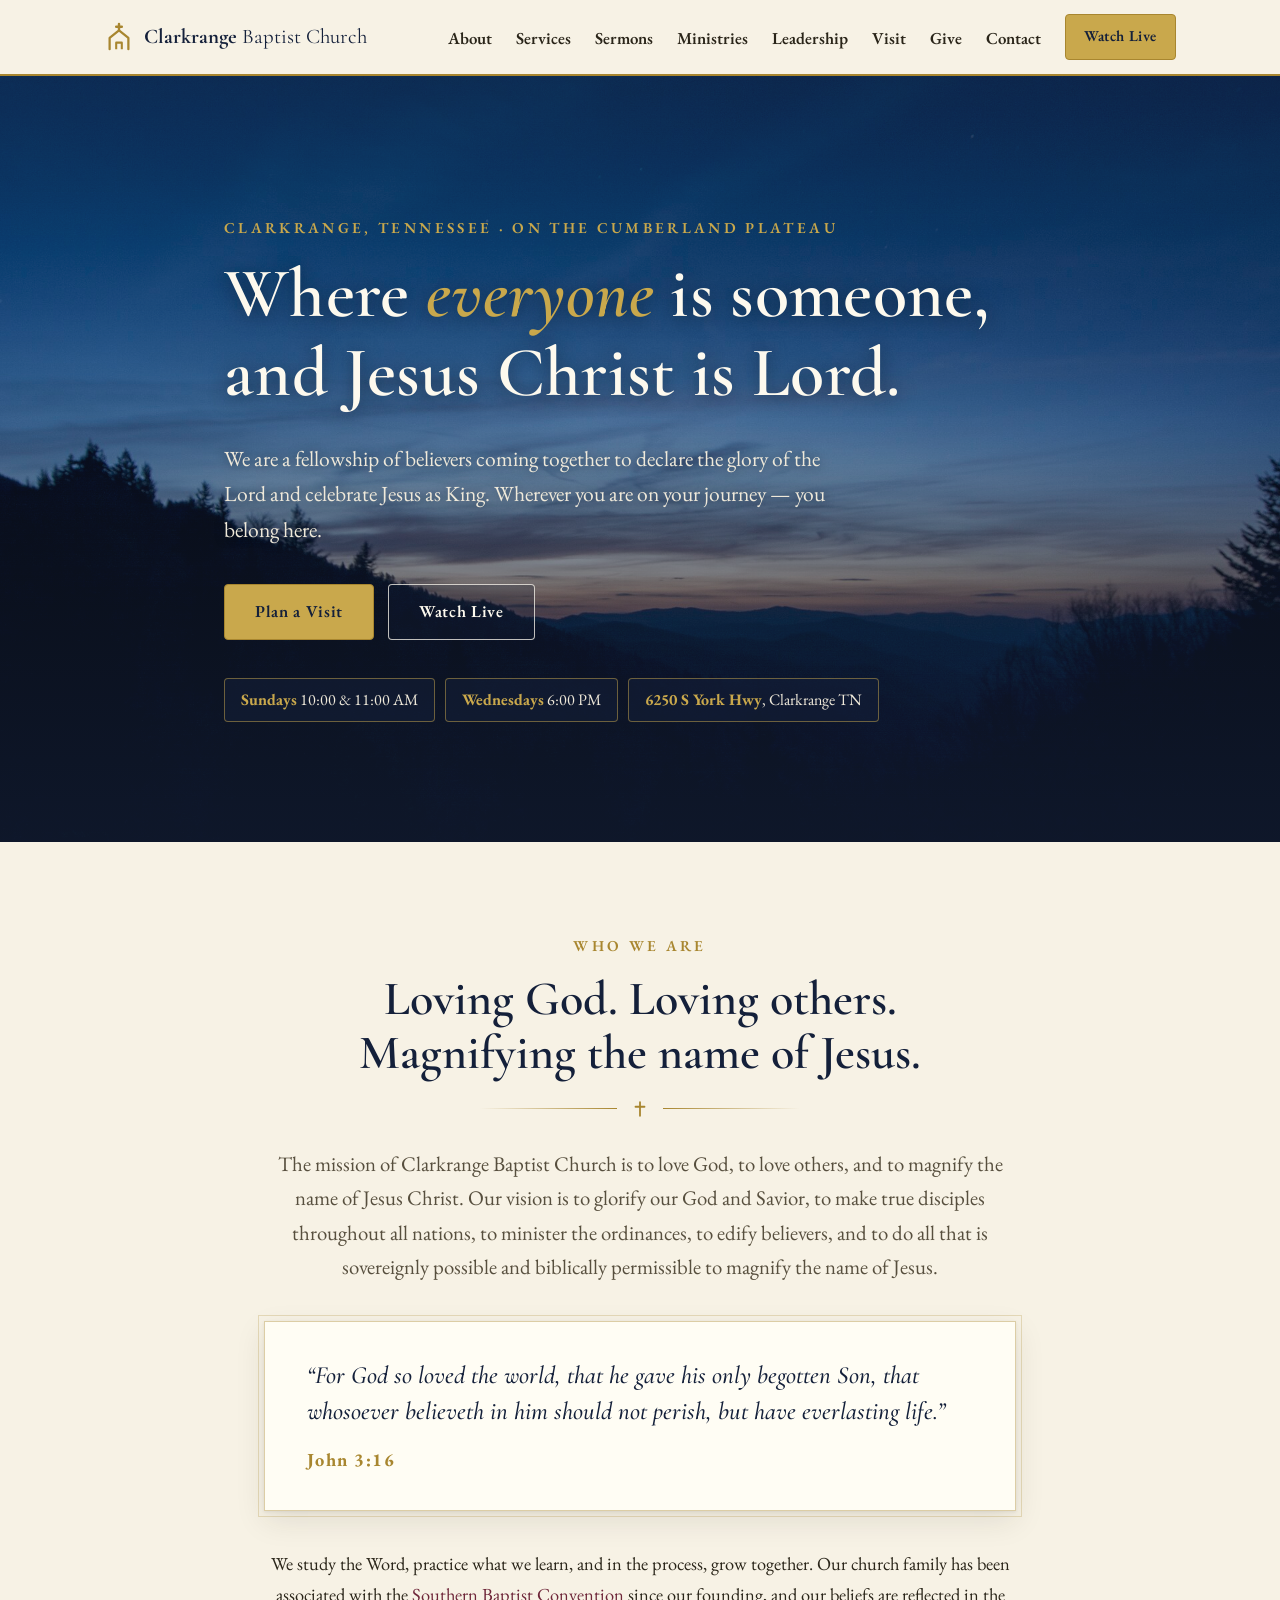
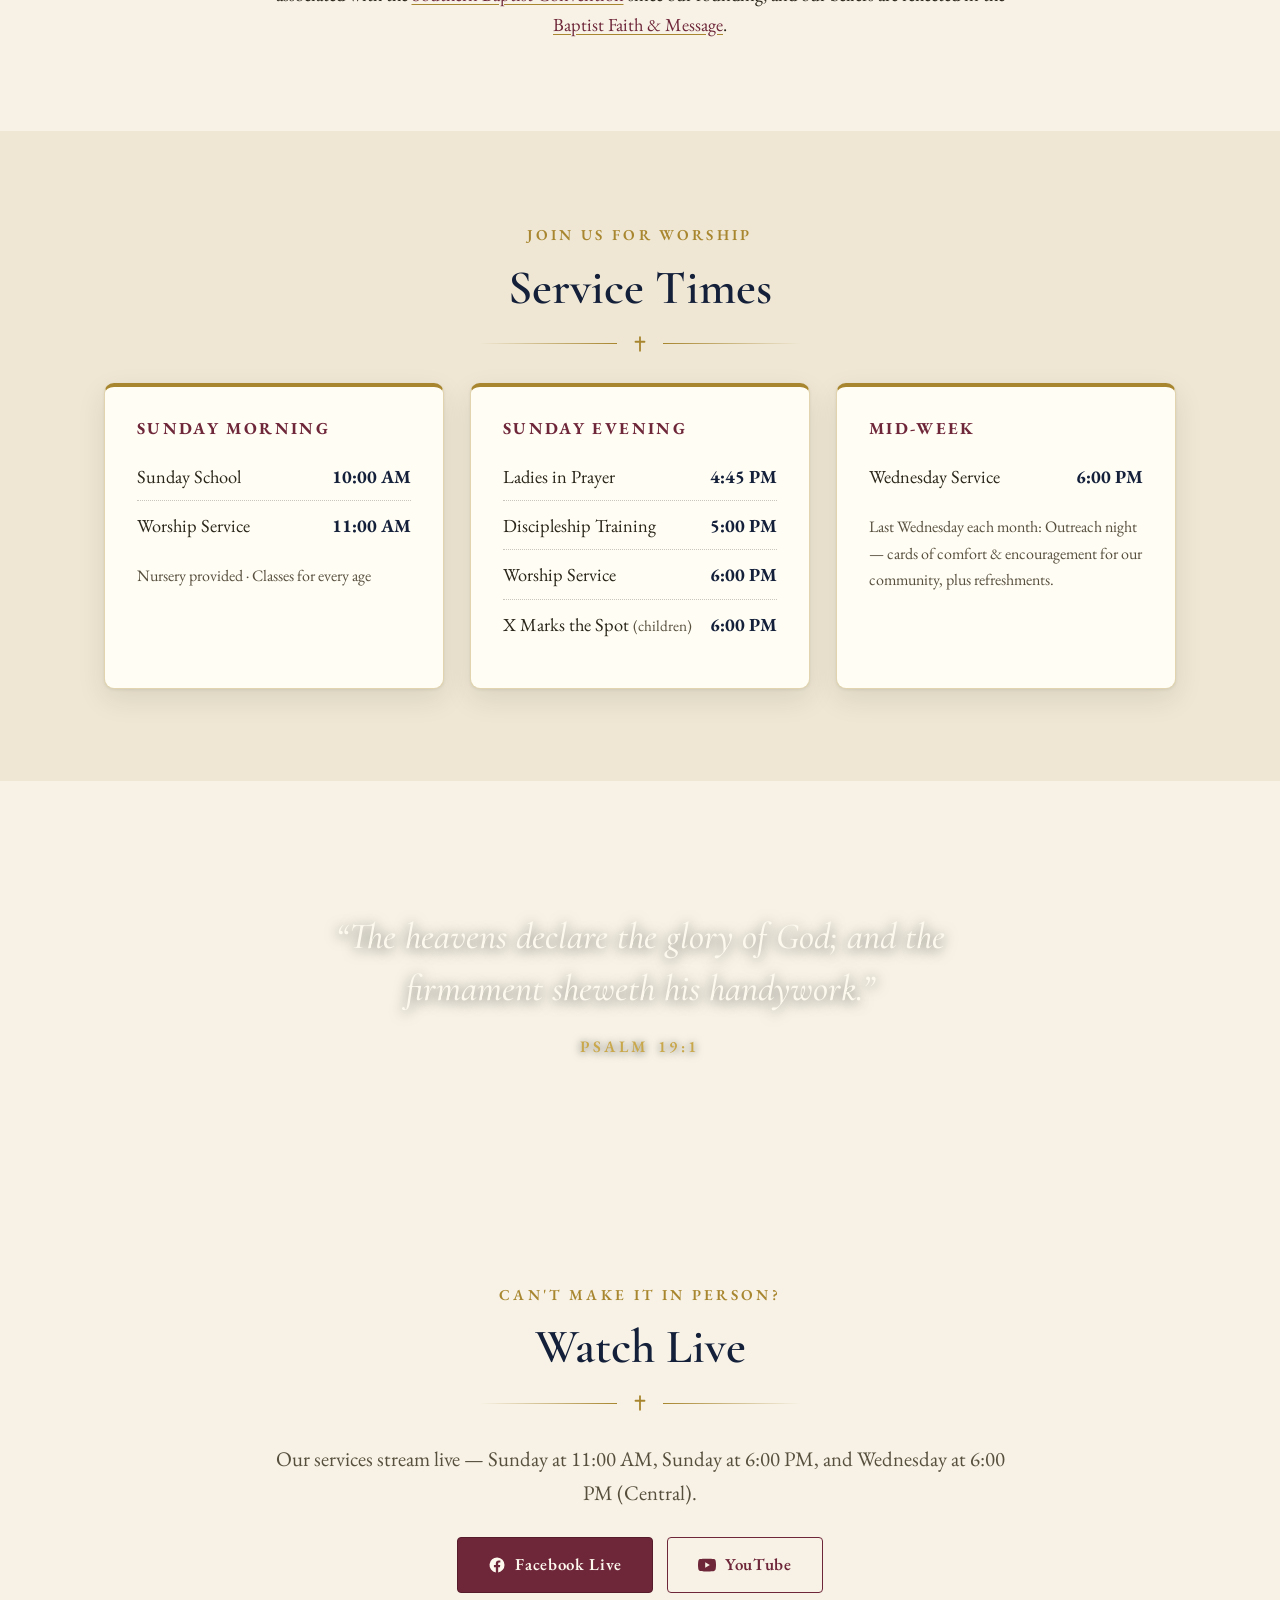
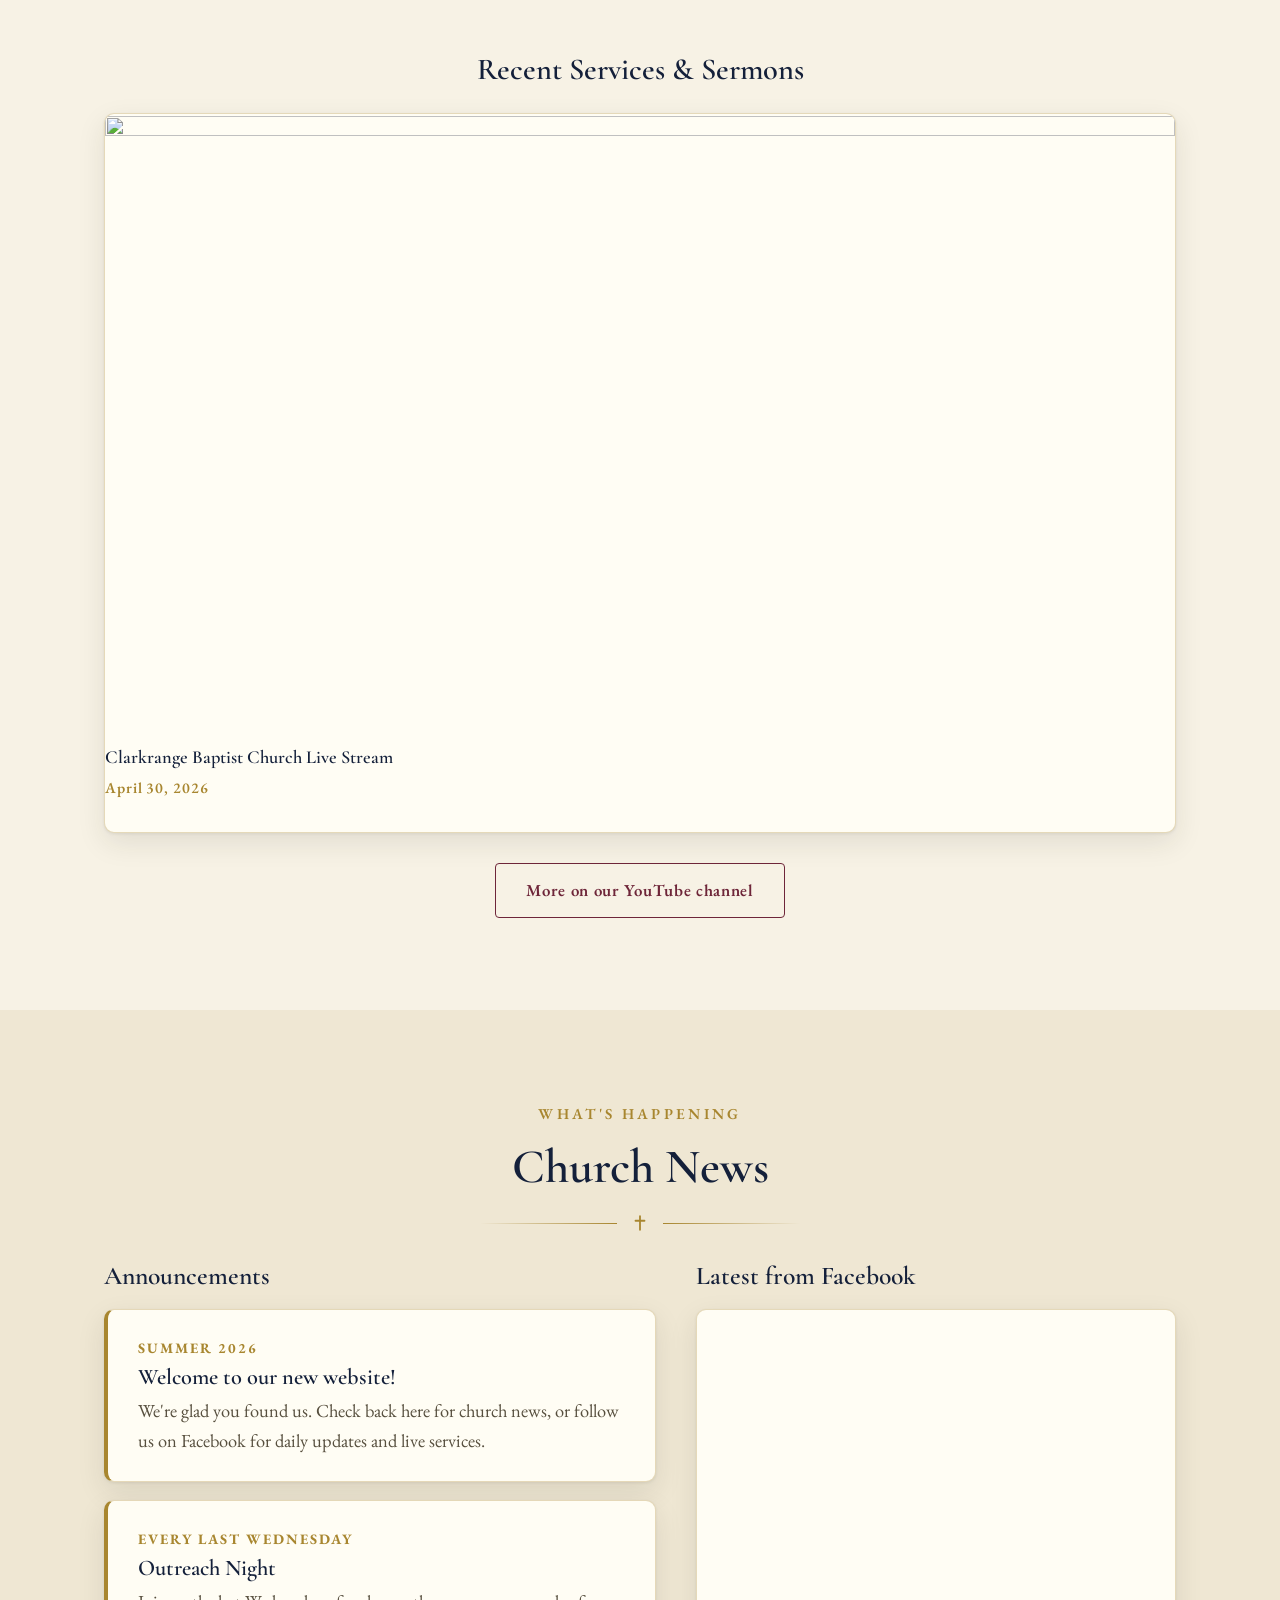
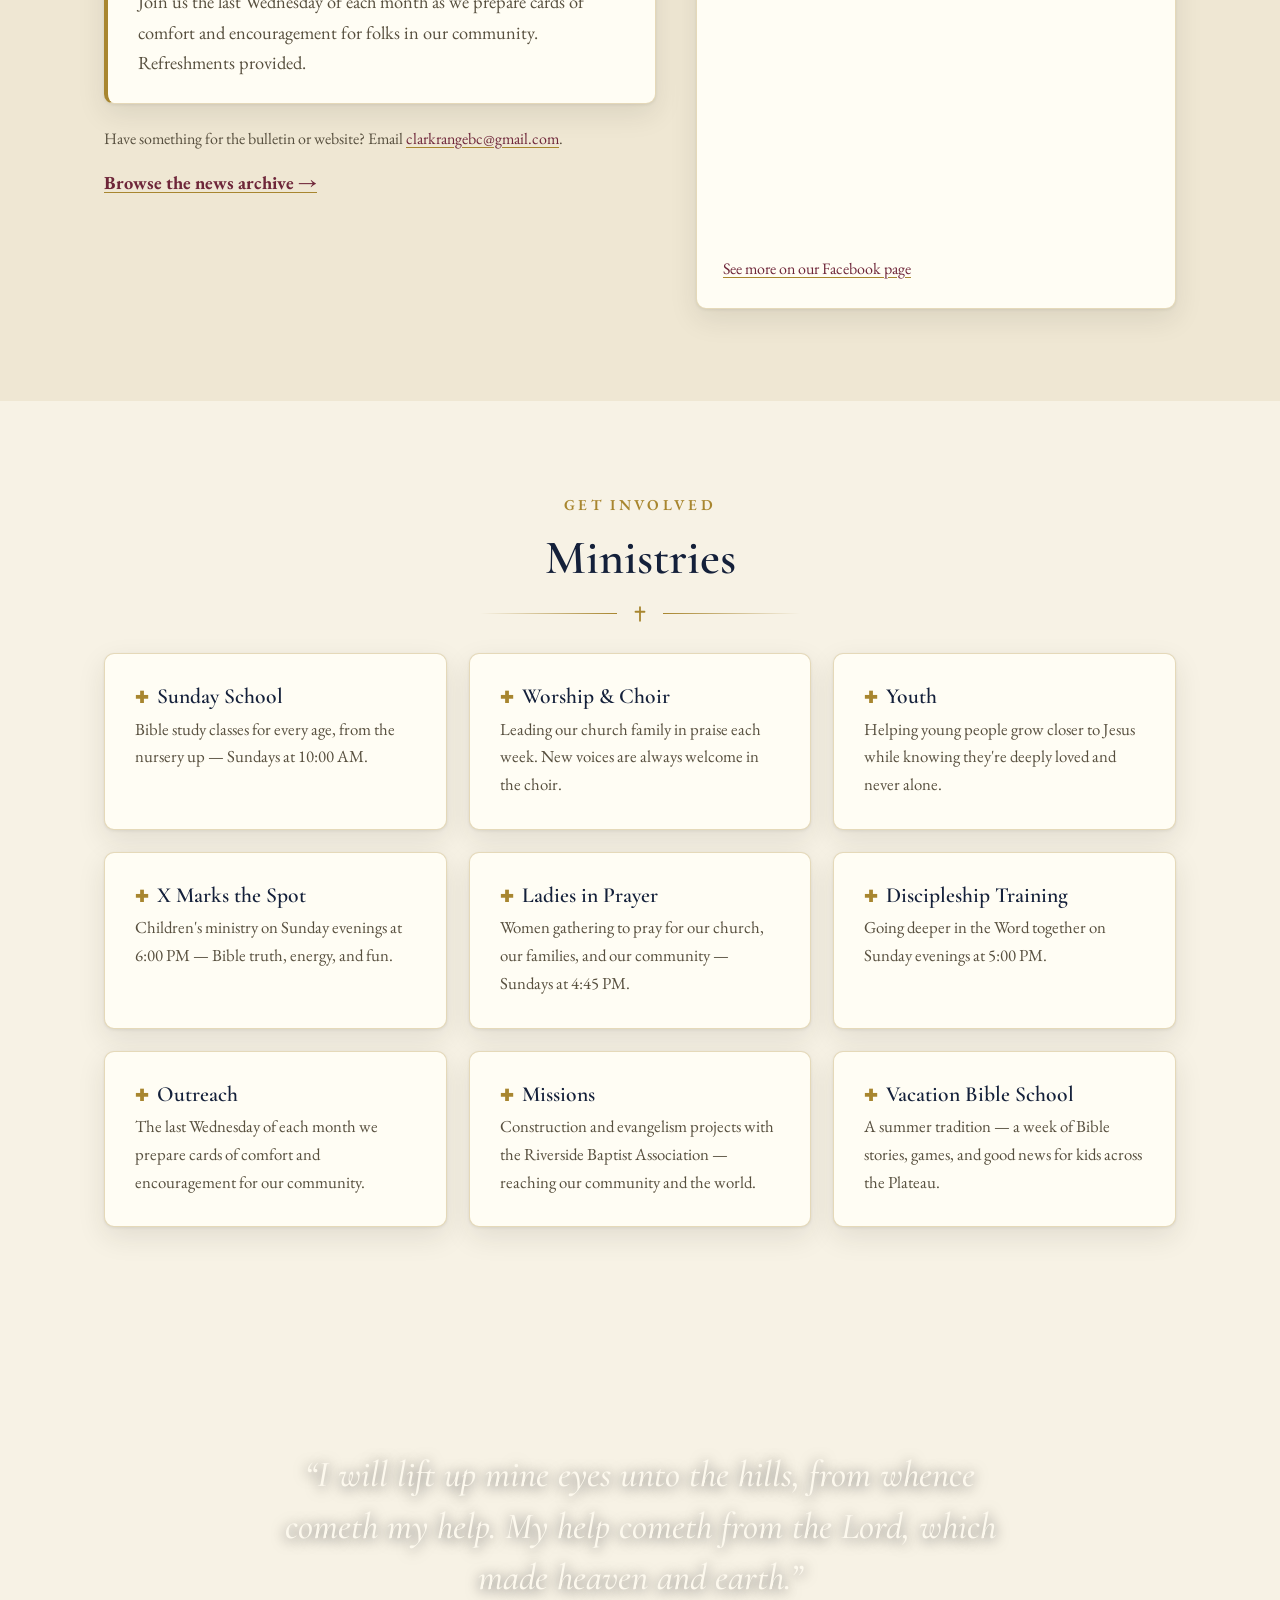
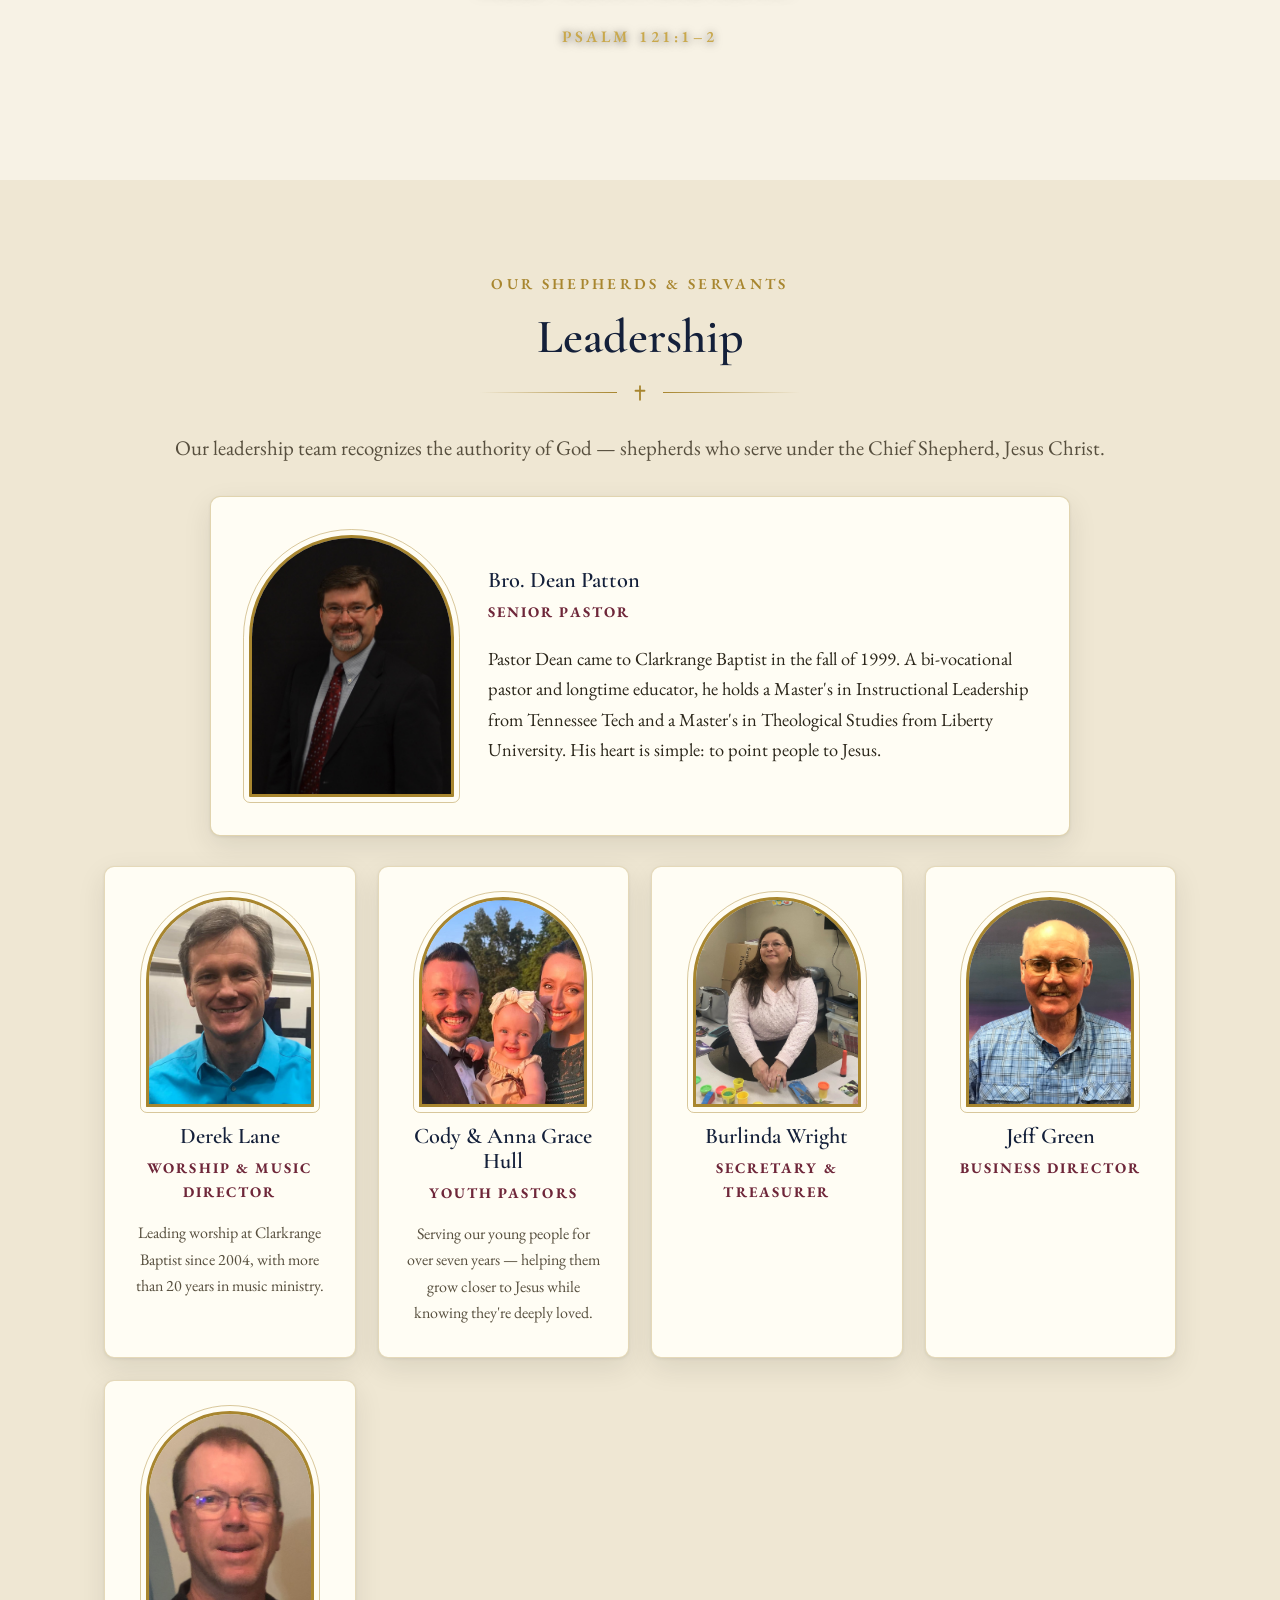
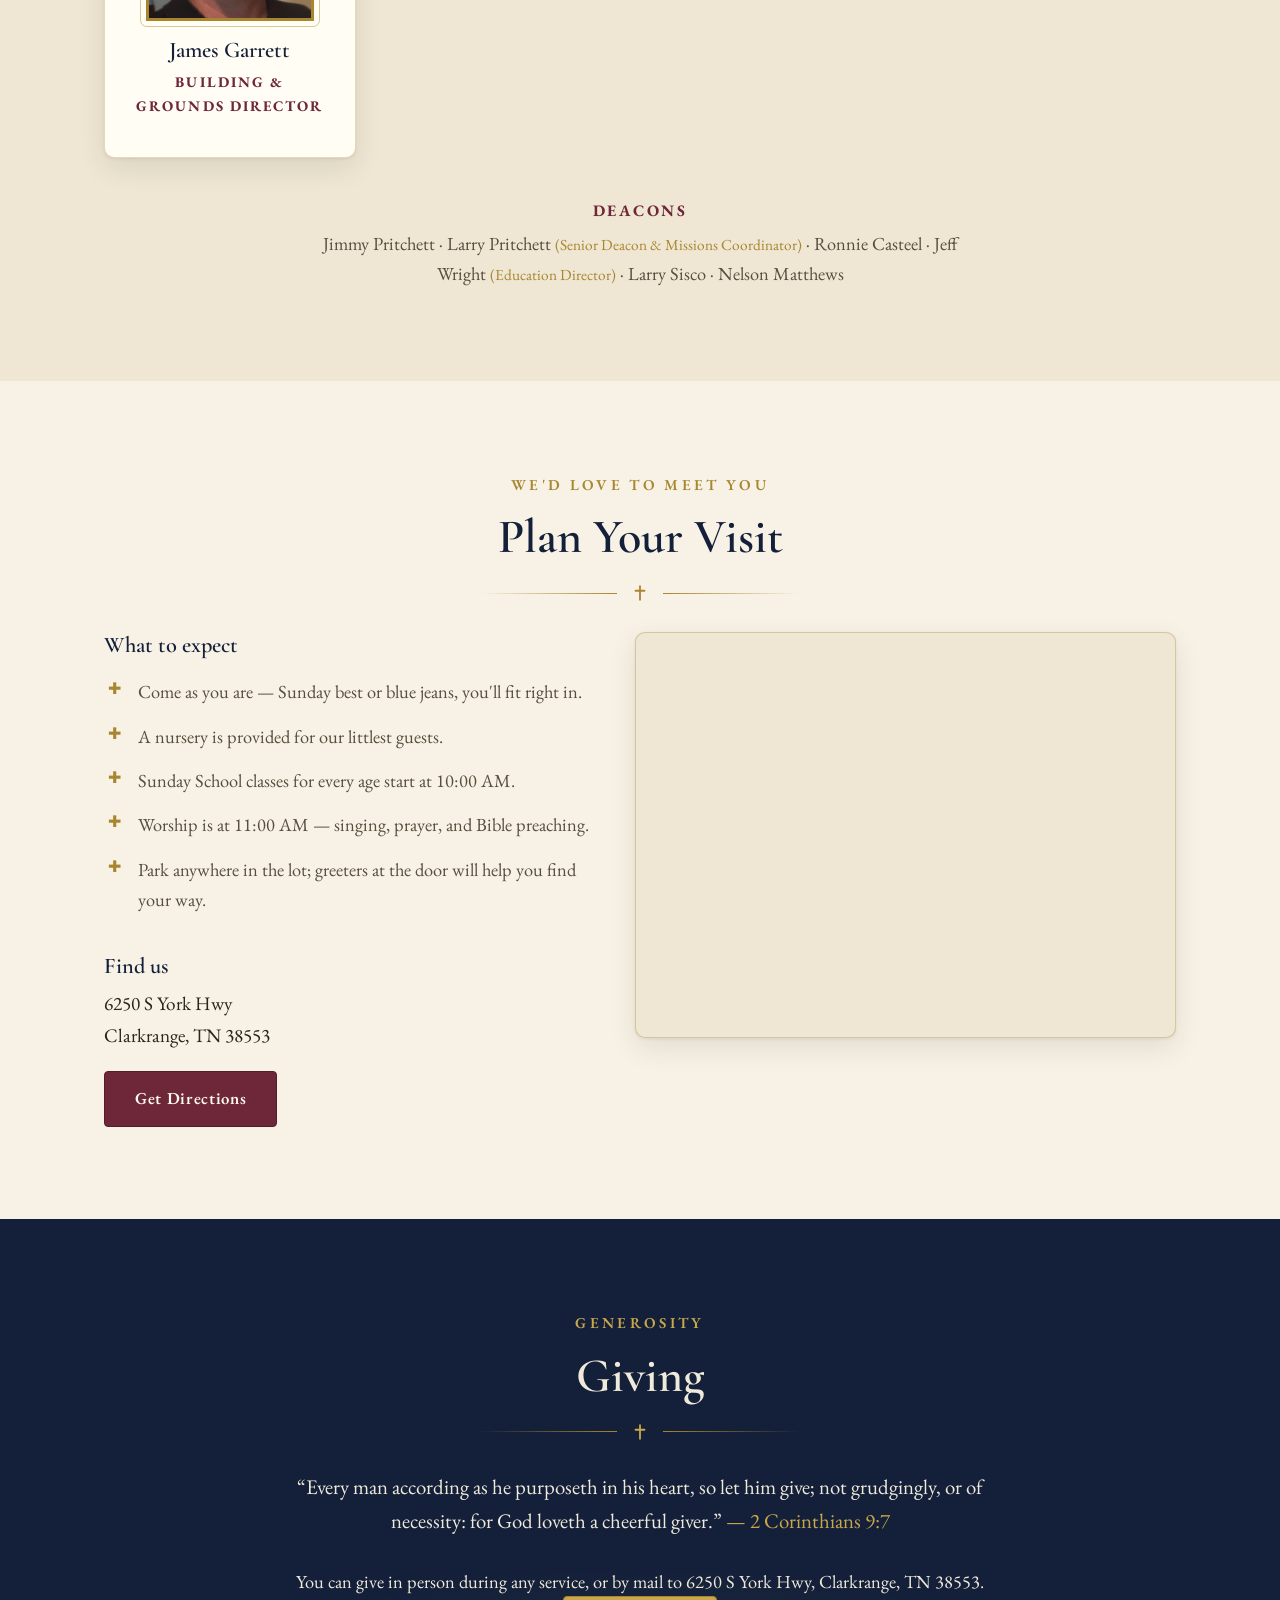
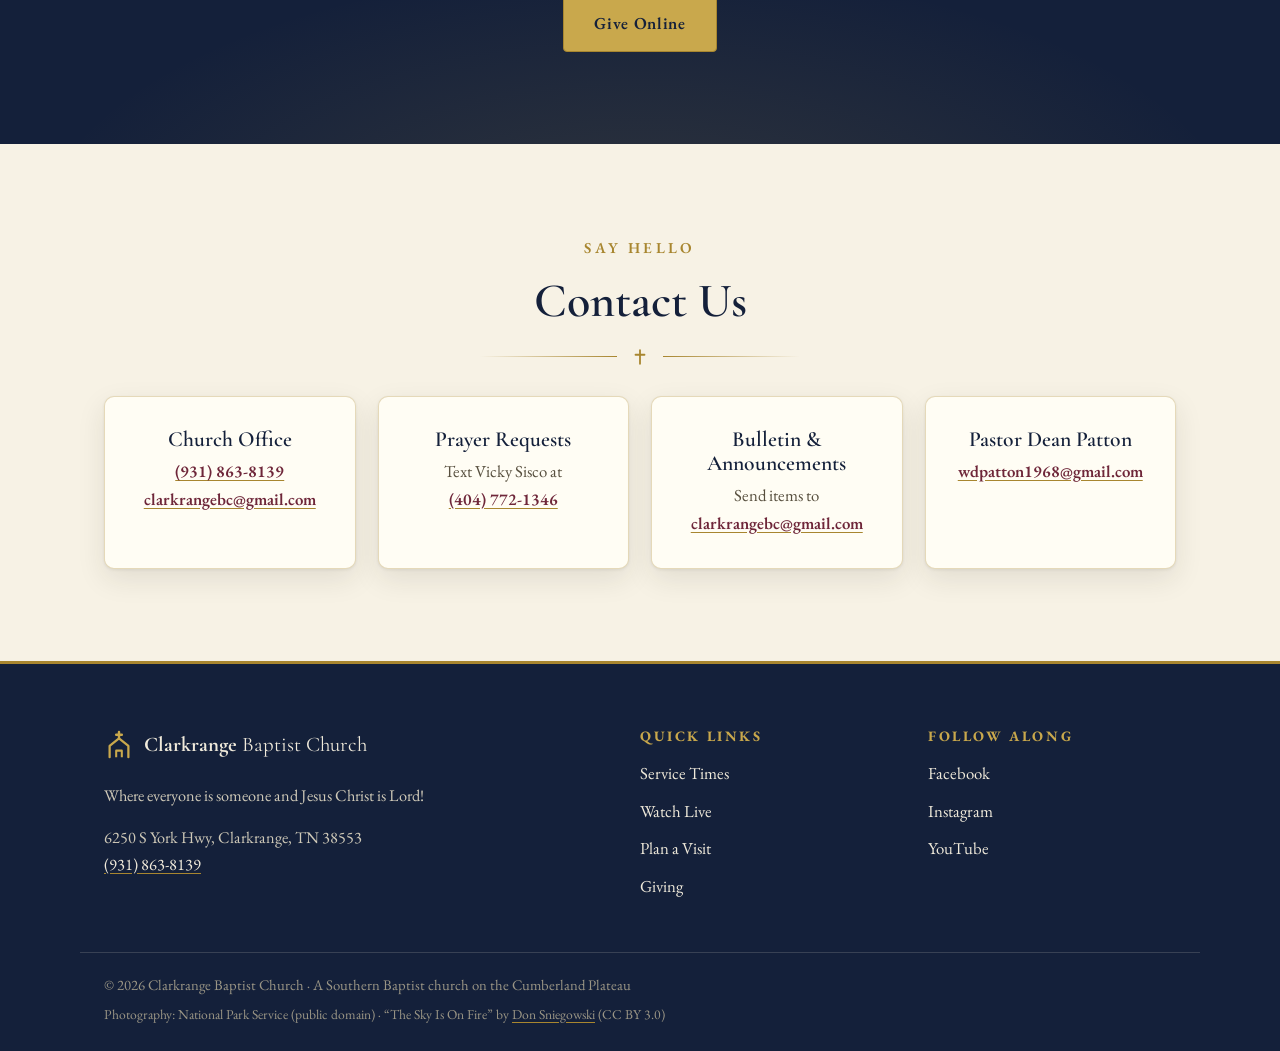
==== commit 88edcbcd: "Add two-year news archive from Facebook post history 17 curated entries (2024-2026) harvested from t" ====
--- a/index.html
+++ b/index.html
@@ -210,6 +210,7 @@
             </div>
             <p class="note reveal">Have something for the bulletin or website? Email
             <a href="mailto:clarkrangebc@gmail.com">clarkrangebc@gmail.com</a>.</p>
+            <p class="reveal" style="margin-top:14px"><a href="news.html"><strong>Browse the news archive &rarr;</strong></a></p>
           </div>
           <div>
             <h3 class="col-title reveal">Latest from Facebook</h3>
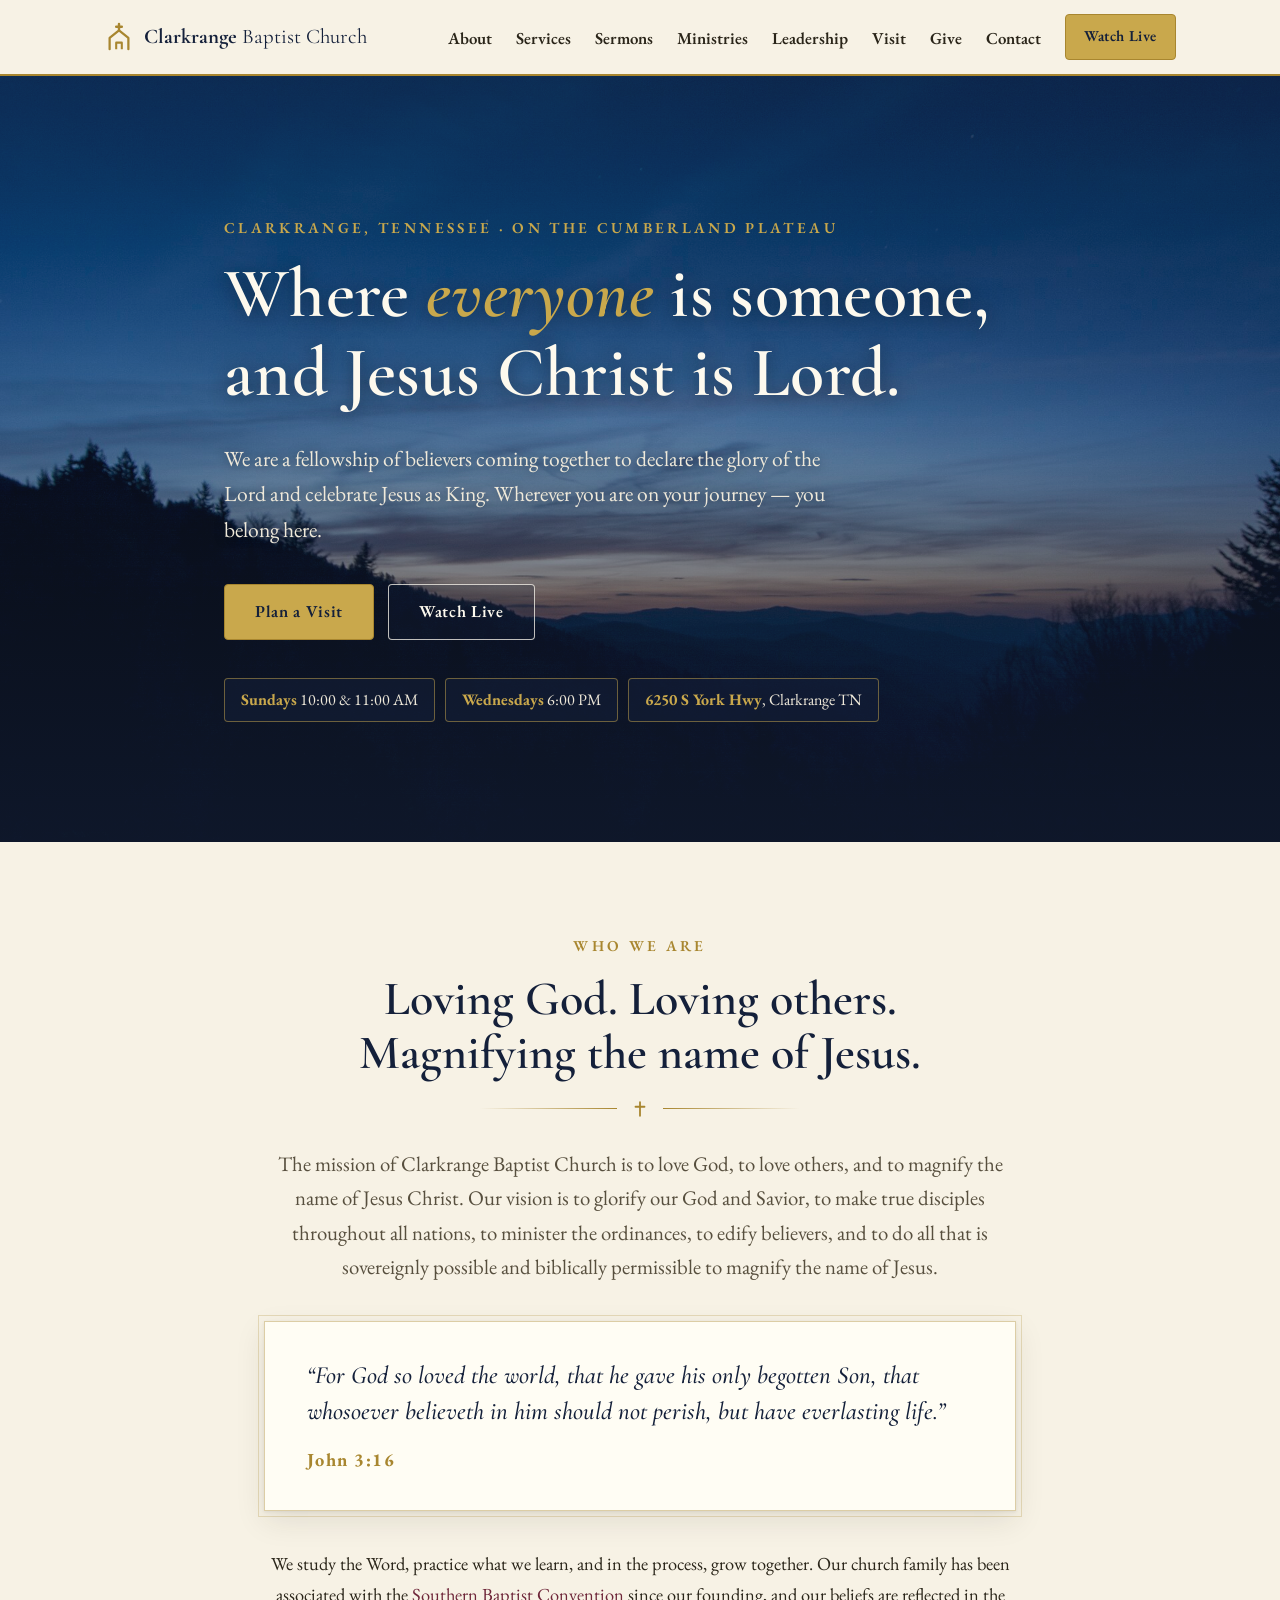
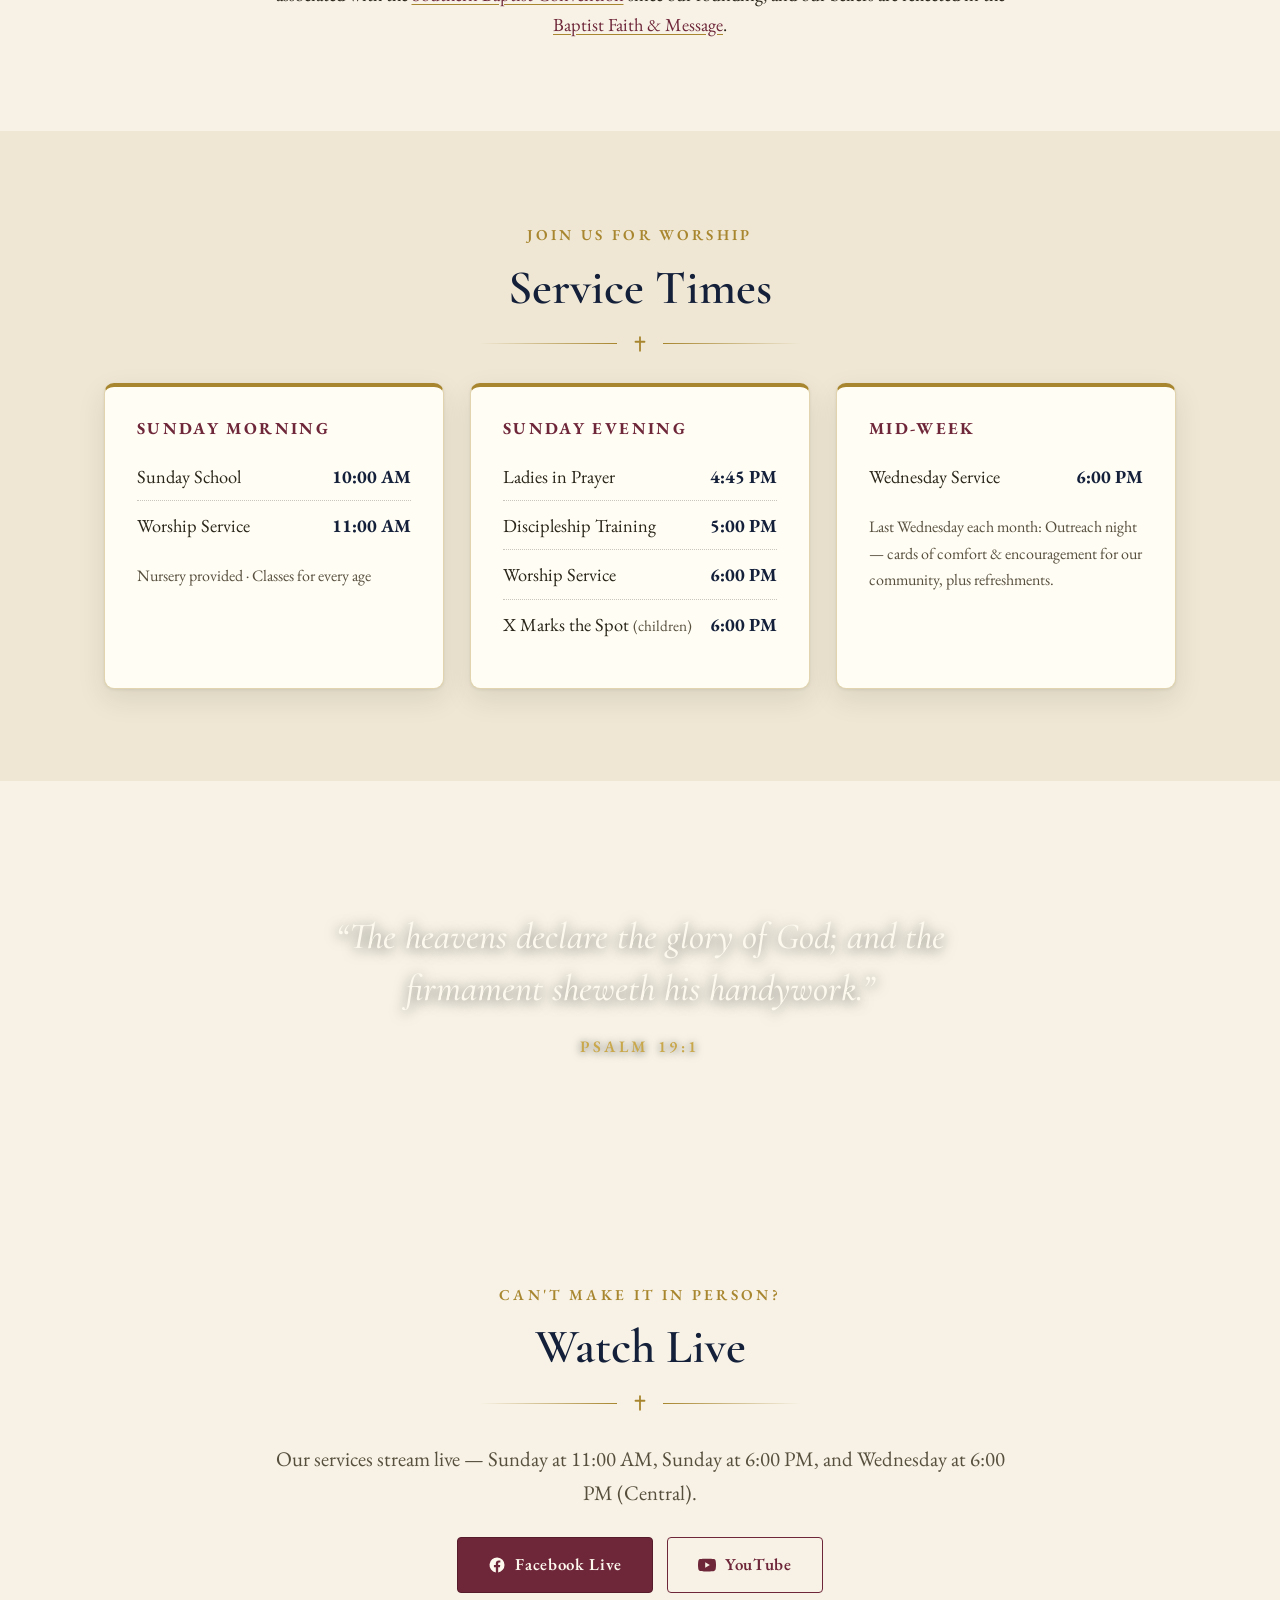
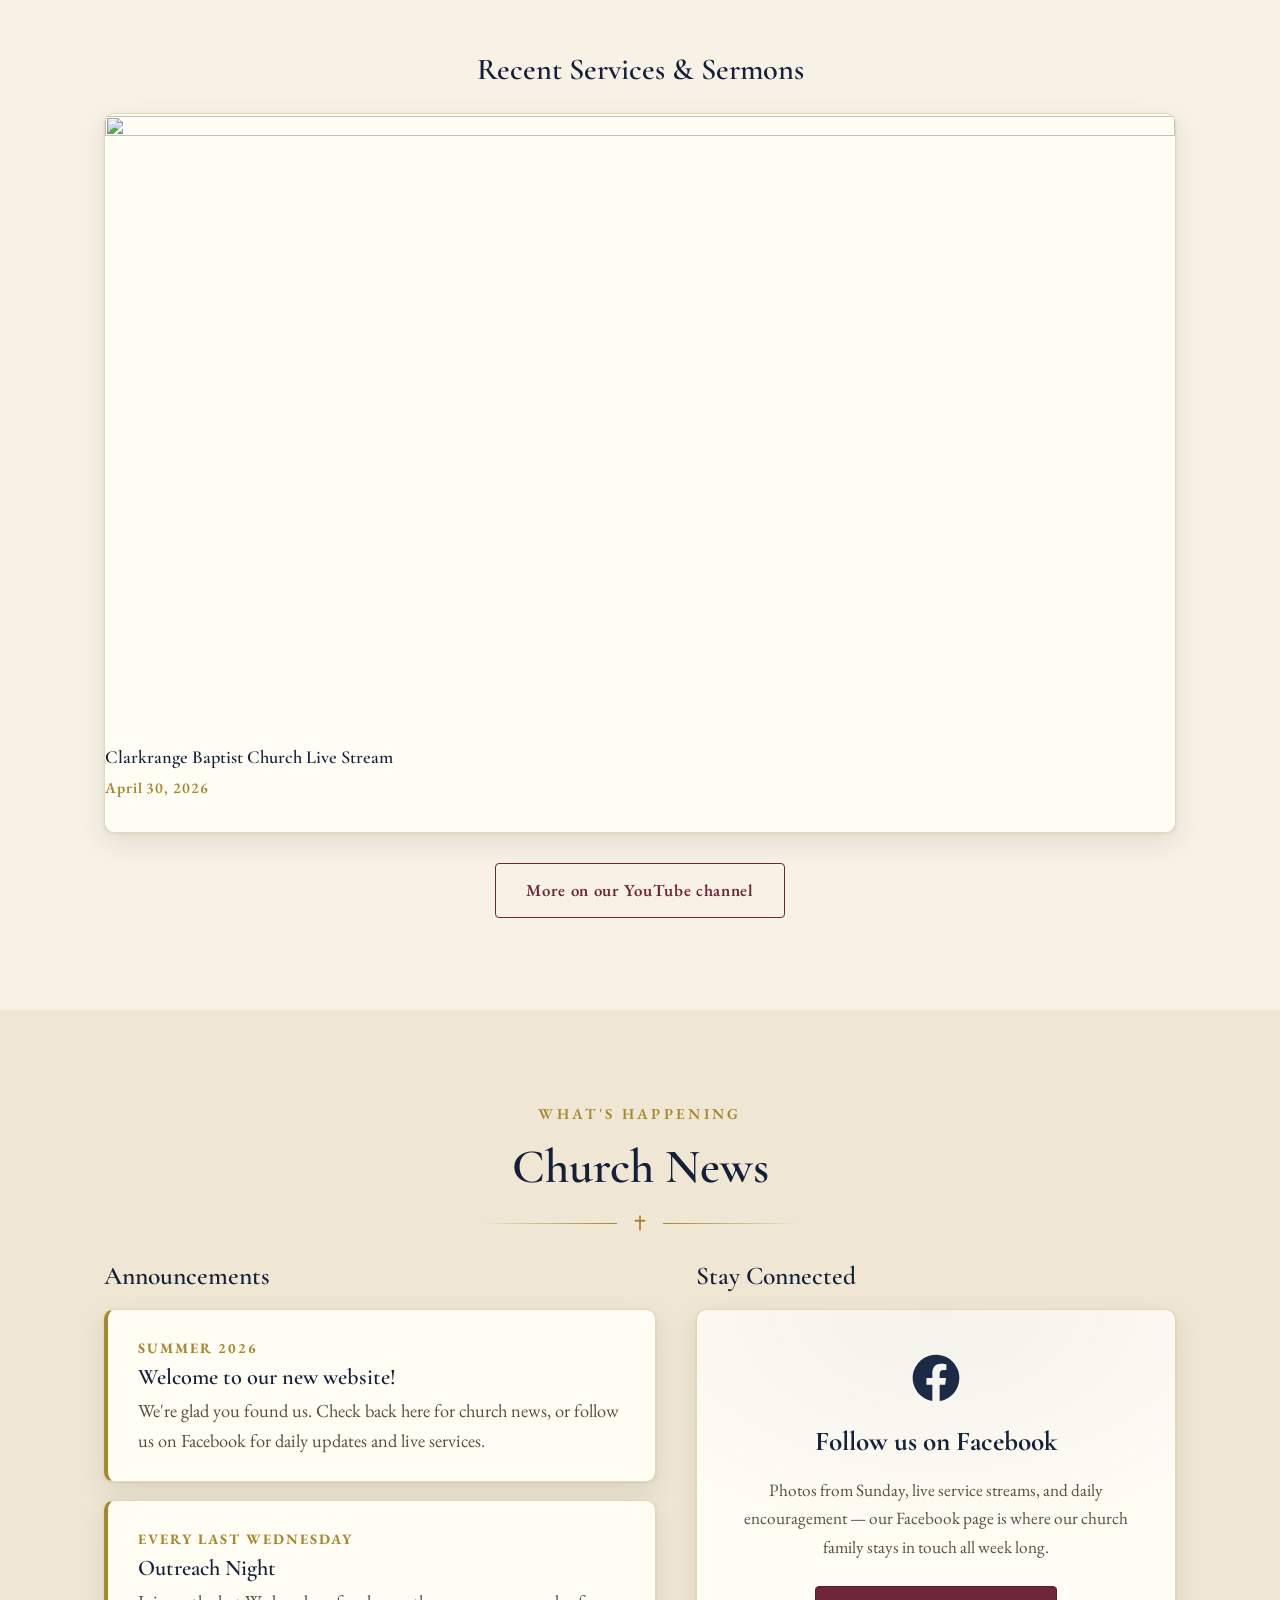
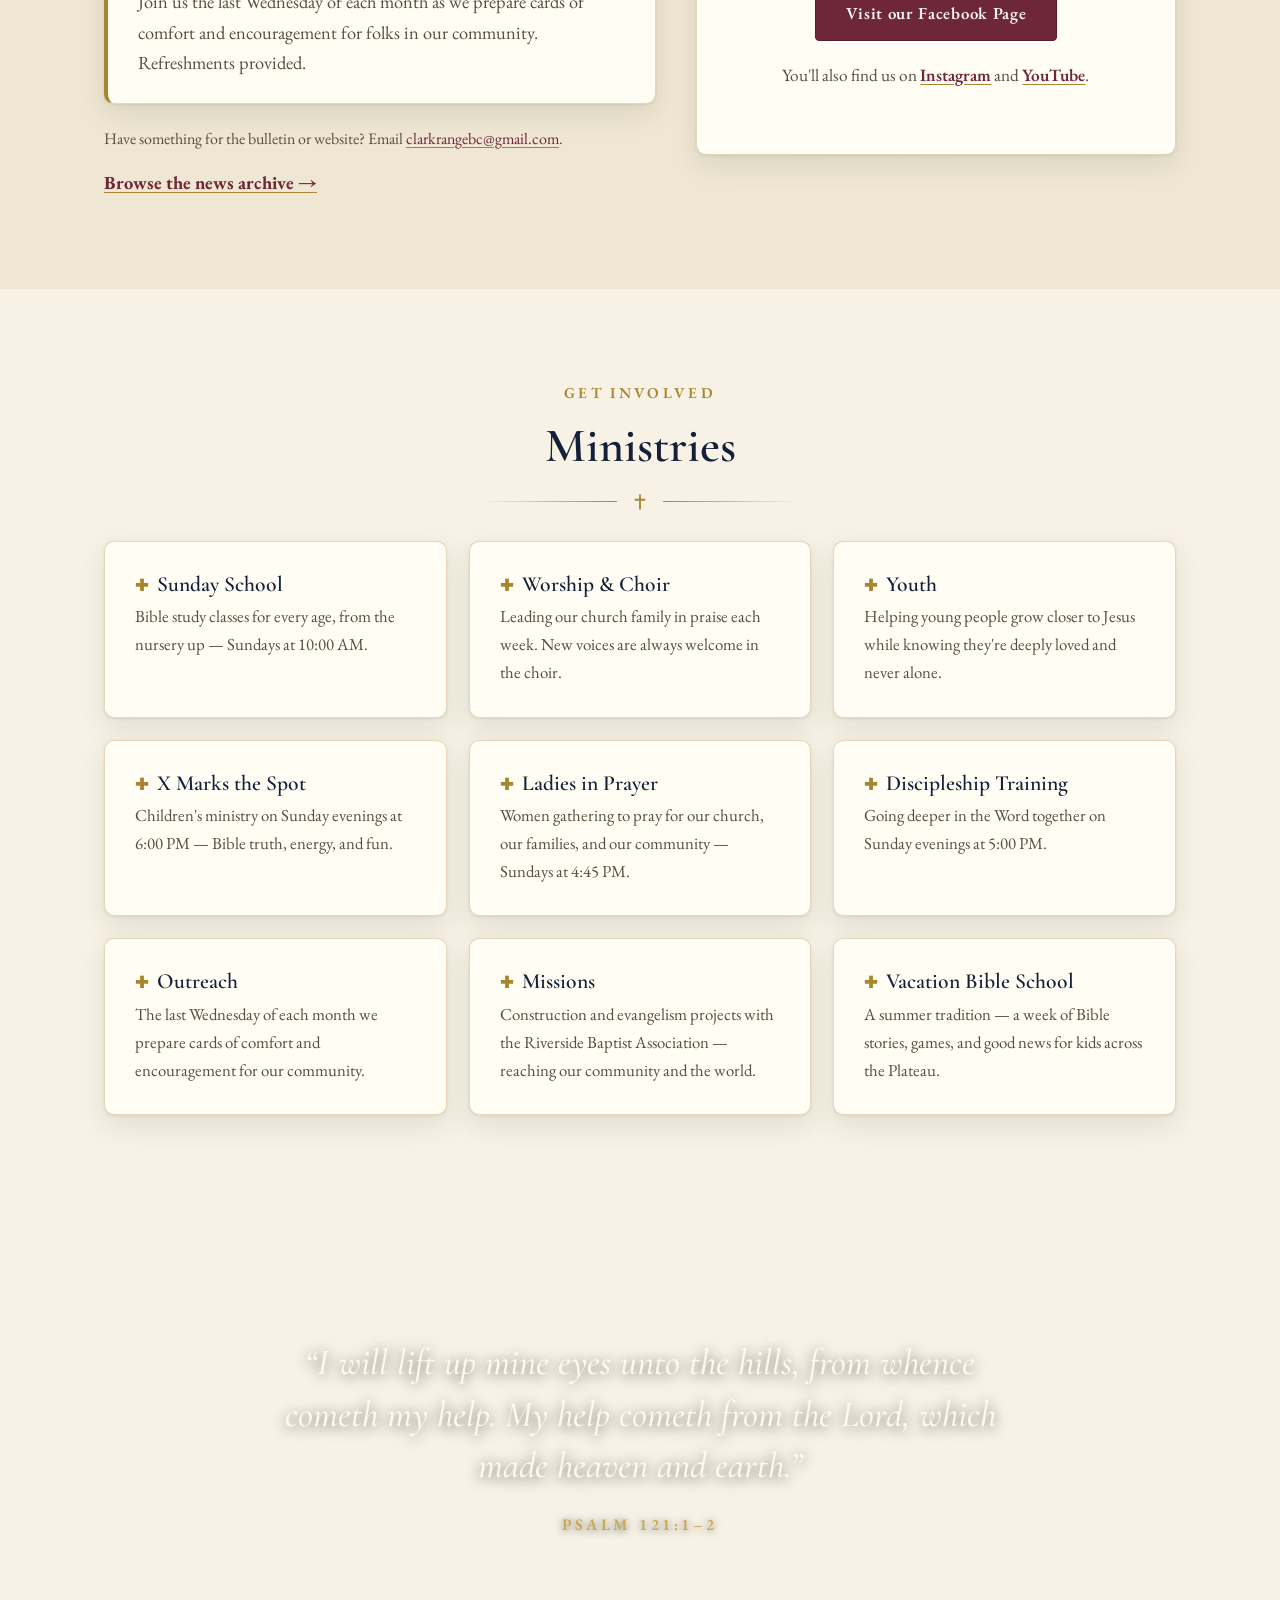
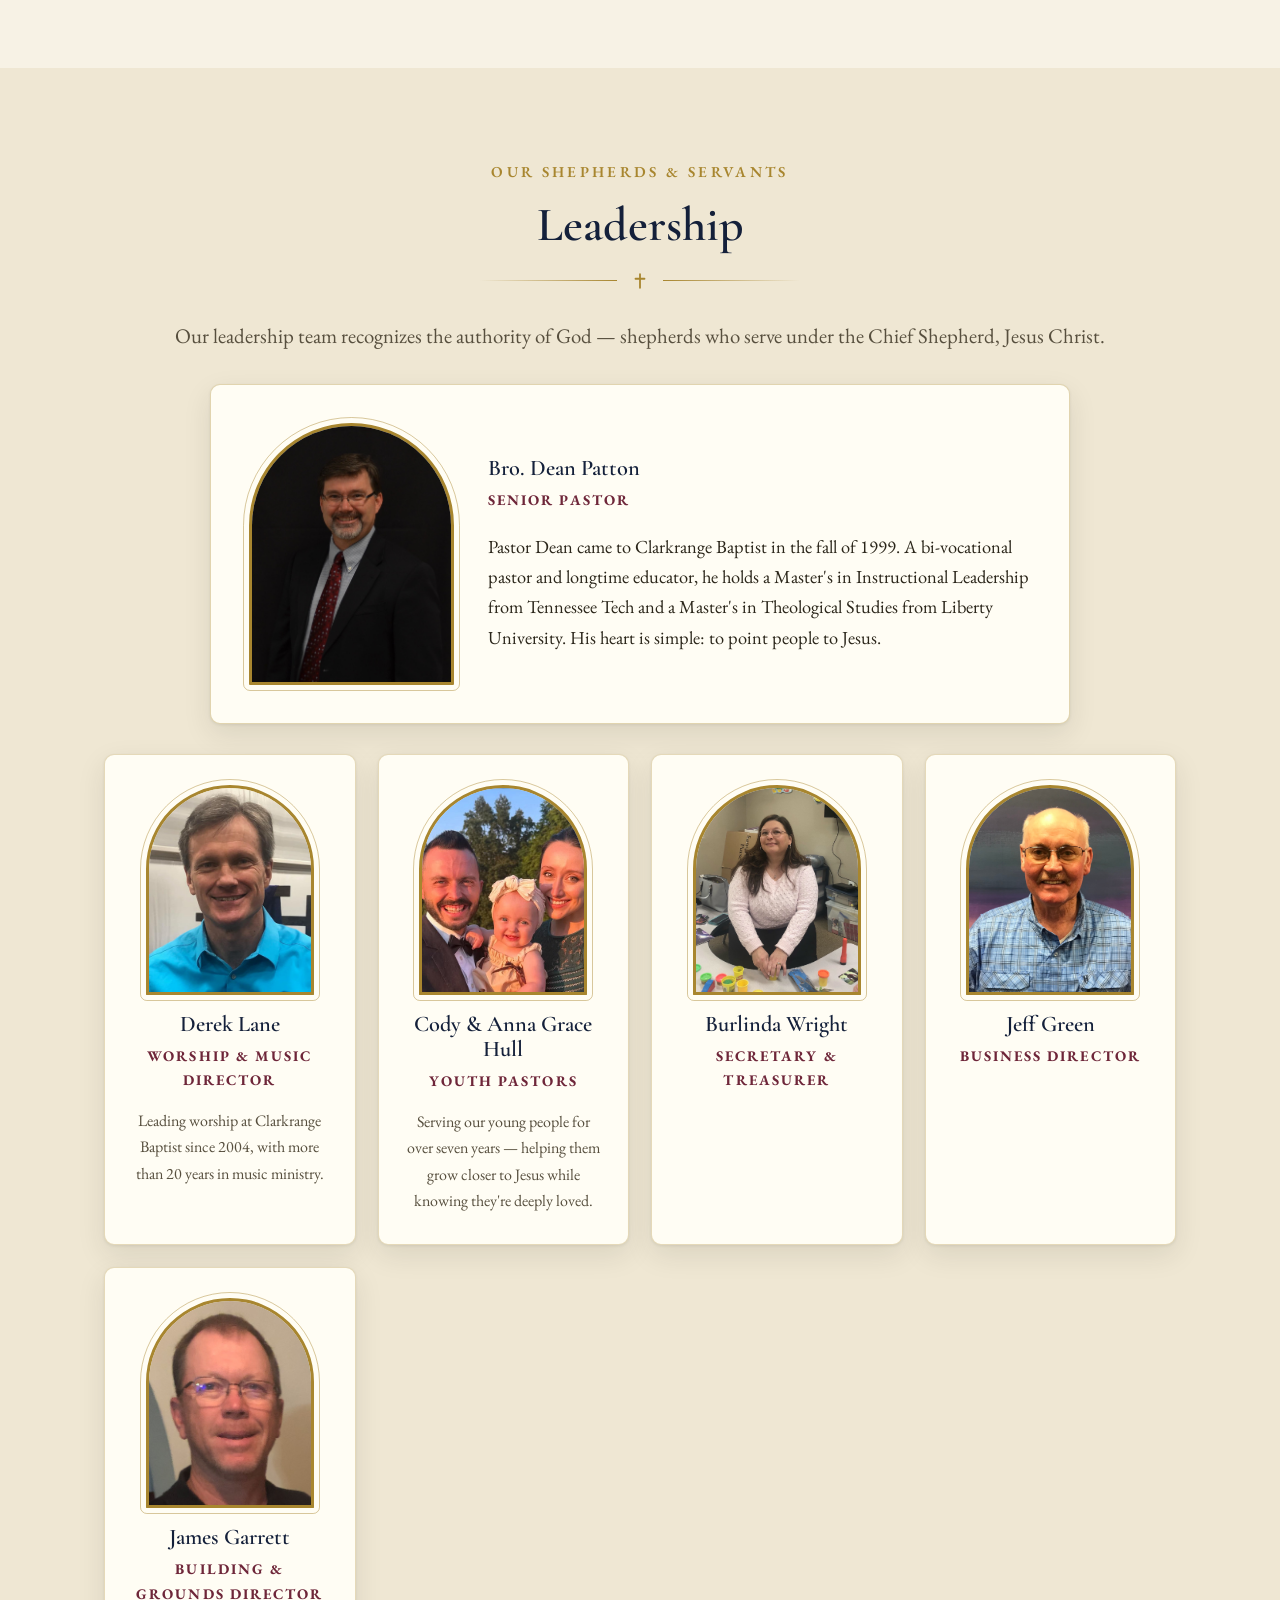
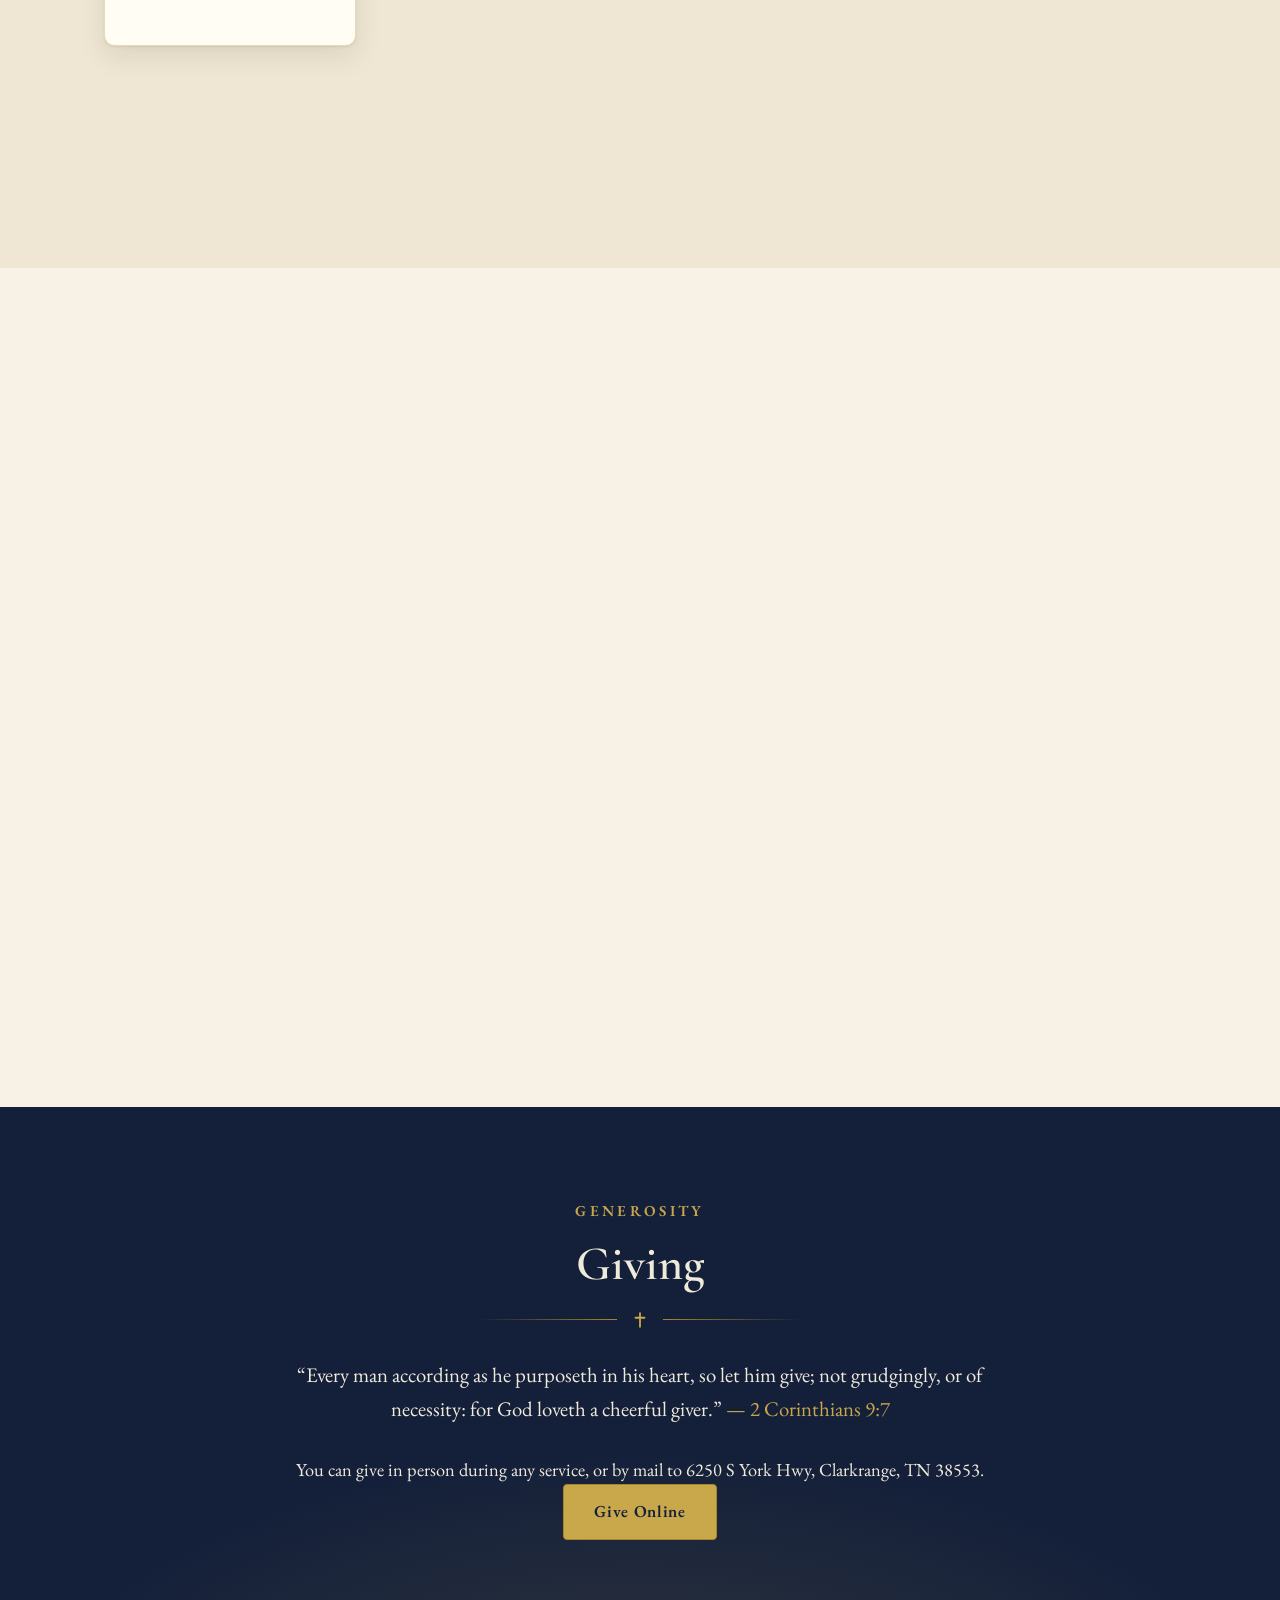
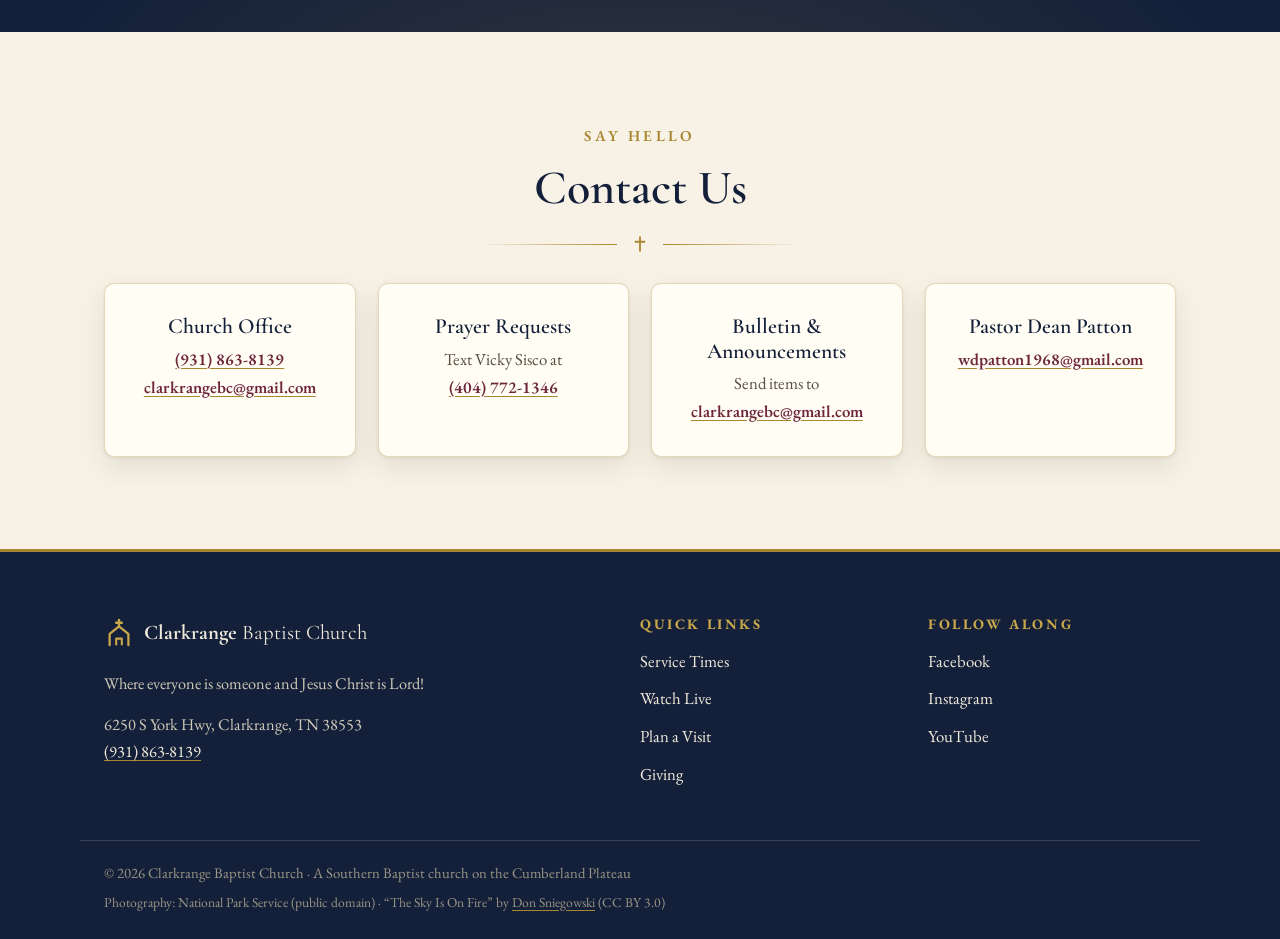
==== commit 53a7dacb: "Replace unreliable FB Page Plugin with a reliable social card The Facebook Page Plugin embed renders" ====
--- a/index.html
+++ b/index.html
@@ -213,10 +213,15 @@
             <p class="reveal" style="margin-top:14px"><a href="news.html"><strong>Browse the news archive &rarr;</strong></a></p>
           </div>
           <div>
-            <h3 class="col-title reveal">Latest from Facebook</h3>
-            <div class="fb-embed reveal" id="fb-embed">
-              <p class="note">Loading our Facebook feed&hellip; if it doesn't appear,
-              <a data-social="facebook" href="https://www.facebook.com/clarkrangebaptist" rel="noopener">visit our page directly</a>.</p>
+            <h3 class="col-title reveal">Stay Connected</h3>
+            <div class="social-card reveal">
+              <svg class="social-card-icon" viewBox="0 0 24 24" aria-hidden="true" fill="currentColor"><path d="M22 12a10 10 0 1 0-11.56 9.88v-6.99H7.9V12h2.54V9.8c0-2.5 1.5-3.89 3.78-3.89 1.09 0 2.23.2 2.23.2v2.46h-1.26c-1.24 0-1.63.77-1.63 1.56V12h2.78l-.44 2.89h-2.34v6.99A10 10 0 0 0 22 12z"/></svg>
+              <h4>Follow us on Facebook</h4>
+              <p>Photos from Sunday, live service streams, and daily encouragement —
+              our Facebook page is where our church family stays in touch all week long.</p>
+              <a class="btn btn-primary" data-social="facebook" href="https://www.facebook.com/clarkrangebaptist" rel="noopener">Visit our Facebook Page</a>
+              <p class="social-card-more">You'll also find us on
+                <a data-social="instagram" href="https://www.instagram.com/clarkrangebaptistchurch" rel="noopener">Instagram</a><span class="yt-inline" hidden> and <a class="yt-link" href="#" rel="noopener">YouTube</a></span>.</p>
             </div>
           </div>
         </div>
--- a/styles.css
+++ b/styles.css
@@ -291,13 +291,20 @@
 .announcement a.a-more { font-weight: 600; }
 .announcements .empty { color: var(--ink-soft); padding: 14px 0; }
 .announcements + .note { margin-top: 22px; }
-.fb-embed {
-  background: var(--paper); border-radius: var(--radius); box-shadow: var(--shadow);
+.social-card {
+  background:
+    radial-gradient(ellipse 120% 80% at 50% 0%, rgba(28, 43, 69, 0.05), transparent 70%),
+    var(--paper);
+  border-radius: var(--radius); box-shadow: var(--shadow);
   border: 1px solid rgba(168, 134, 47, 0.3);
-  padding: 12px; min-height: 220px;
-}
-.fb-embed iframe { width: 100%; border: 0; display: block; }
-.fb-embed .note { padding: 14px; }
+  padding: 40px 34px; text-align: center;
+}
+.social-card-icon { width: 56px; height: 56px; color: var(--navy); margin-bottom: 6px; }
+.social-card h4 { font-family: var(--font-display); font-size: 1.7rem; color: var(--navy-deep); margin-bottom: 0.4em; }
+.social-card p { color: var(--ink-soft); font-size: 1.08rem; margin-bottom: 1.4em; }
+.social-card .btn { margin-bottom: 1.2em; }
+.social-card-more { font-size: 1rem; color: var(--ink-soft); margin-bottom: 0; }
+.social-card-more a { font-weight: 600; }
 
 /* ---------------- Leadership ---------------- */
 .portrait {
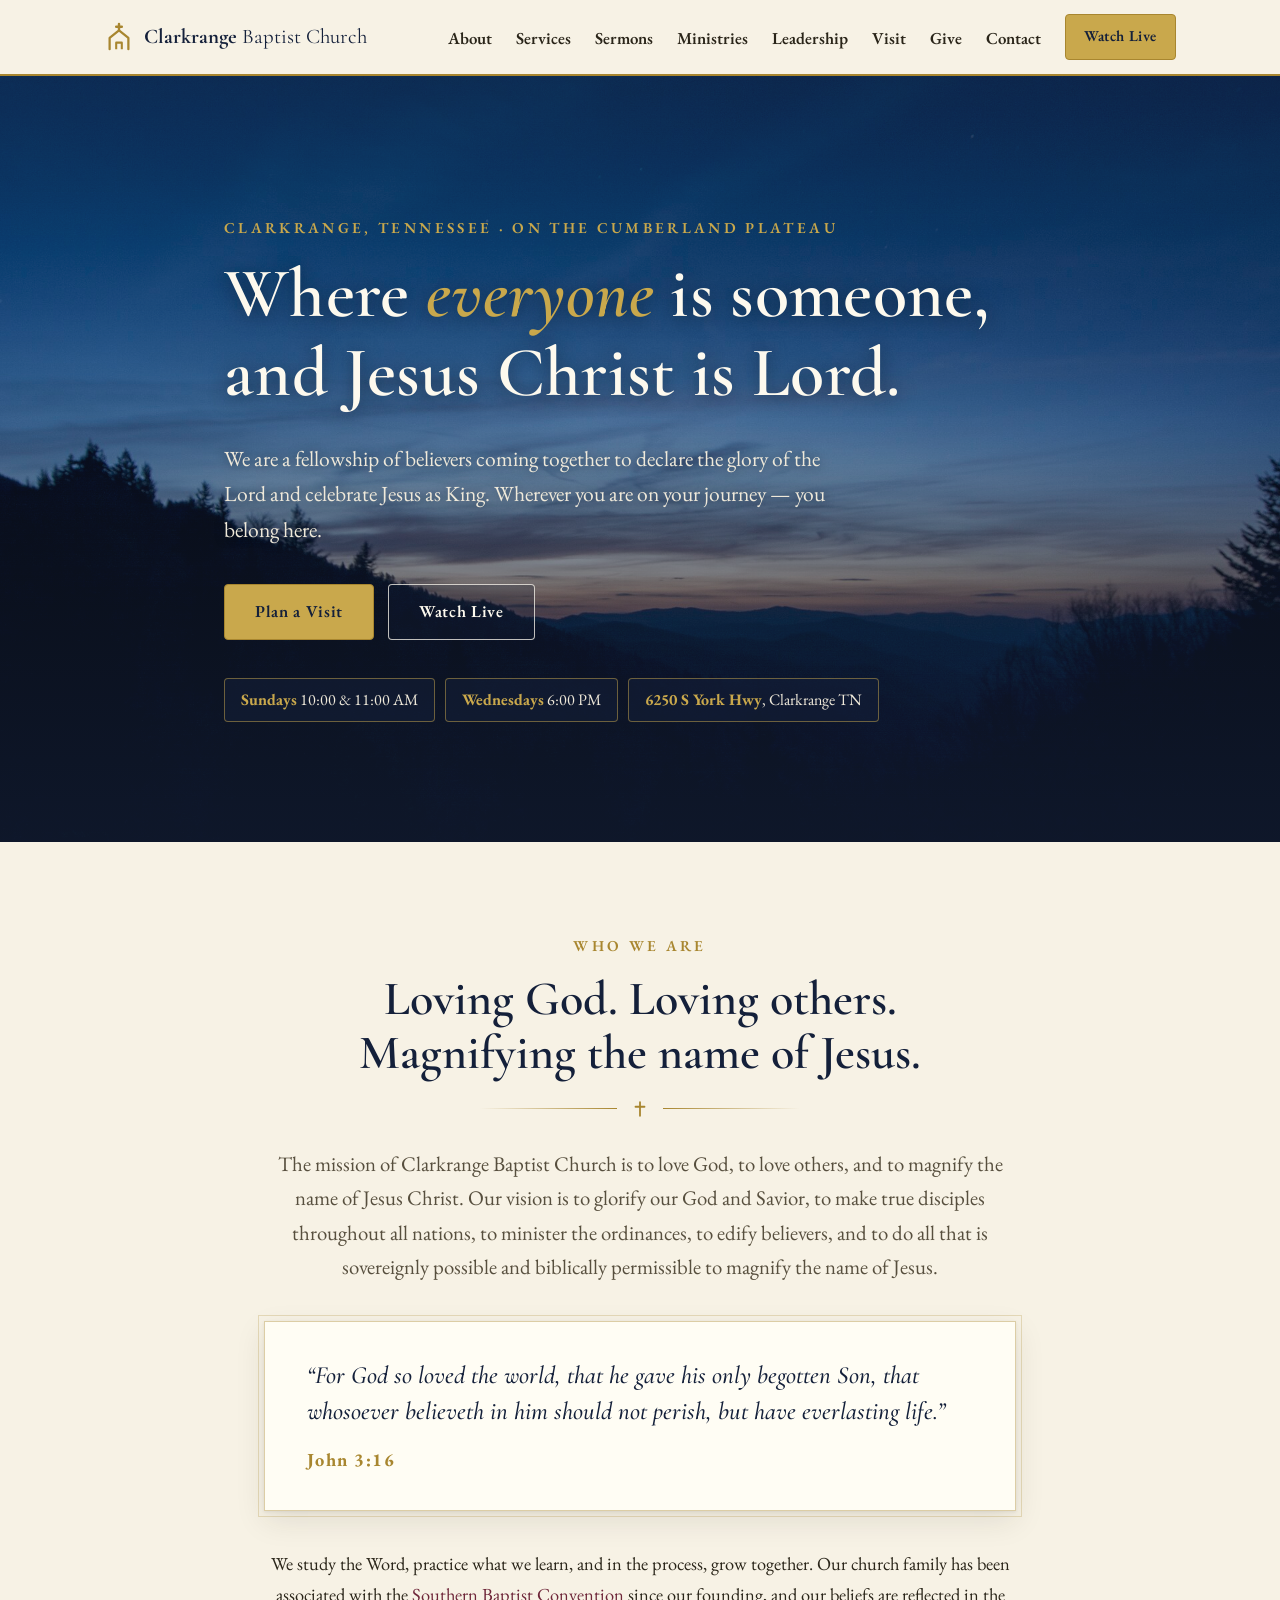
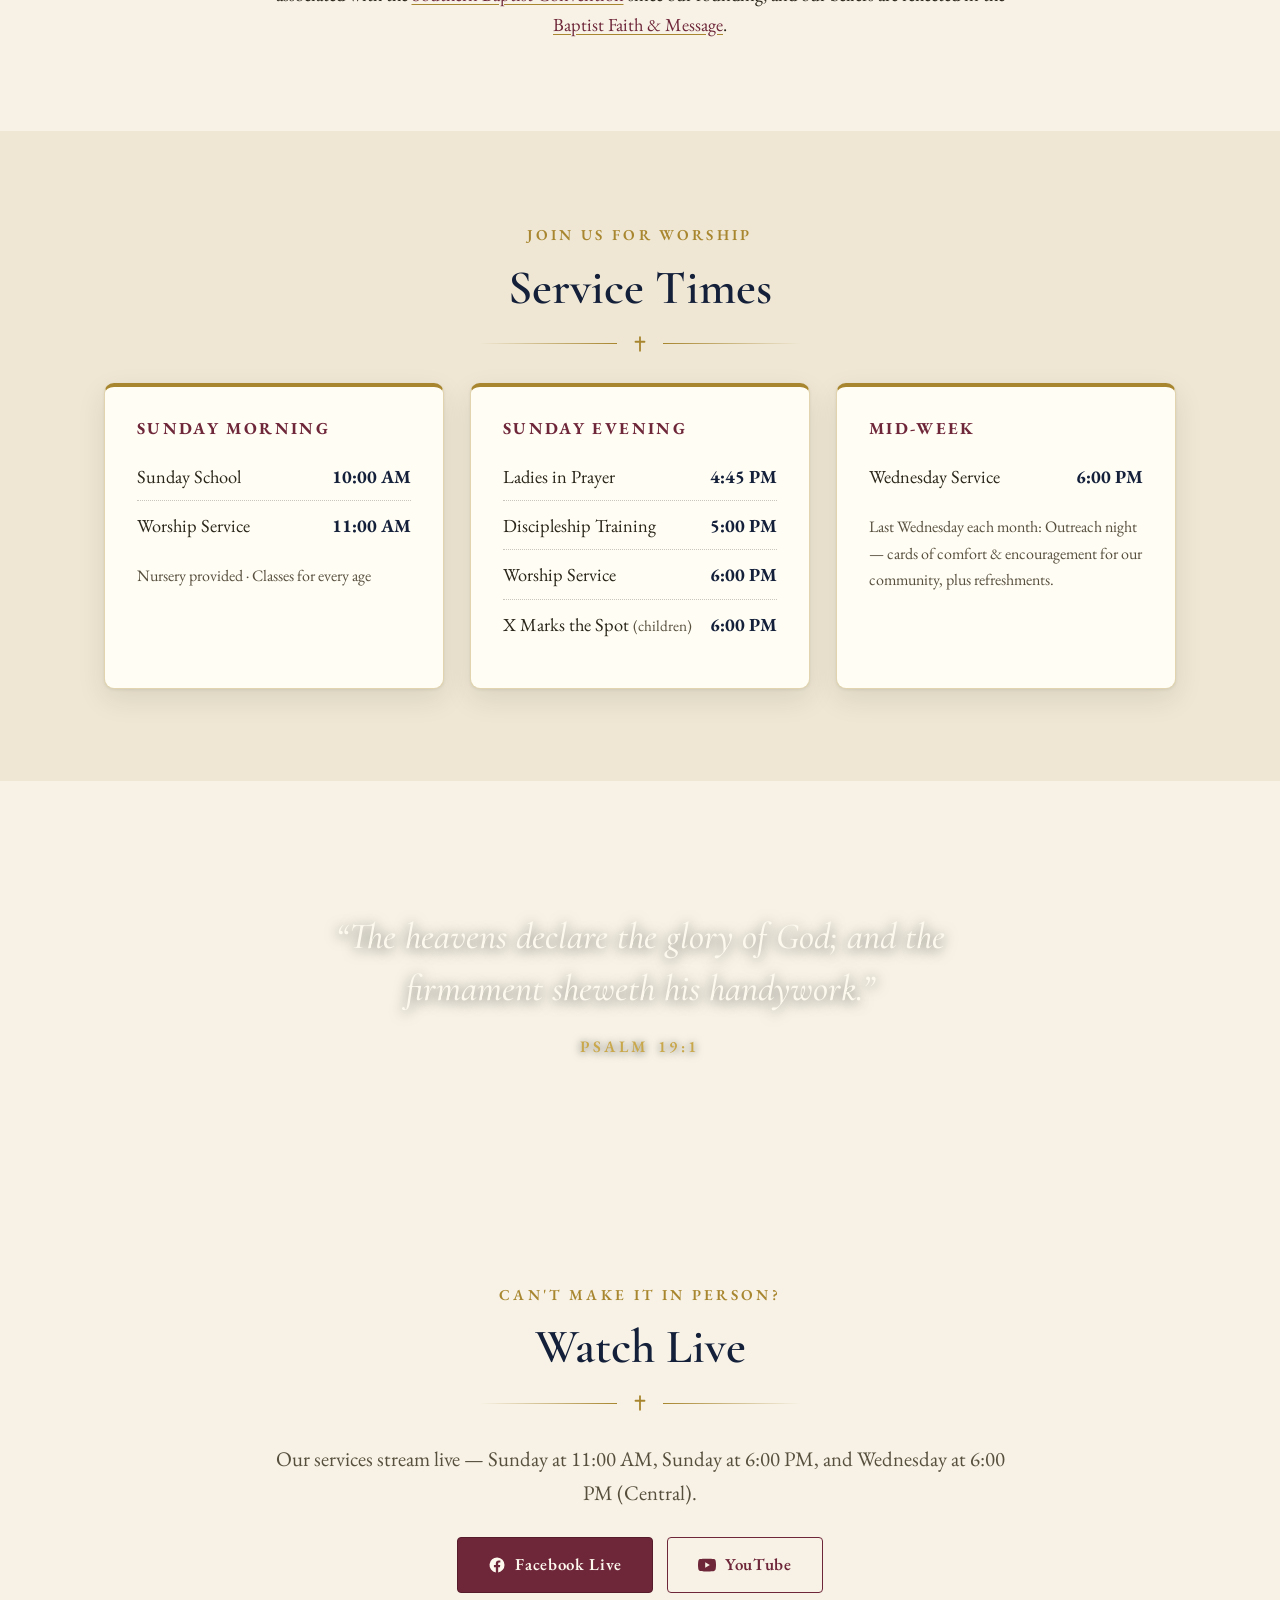
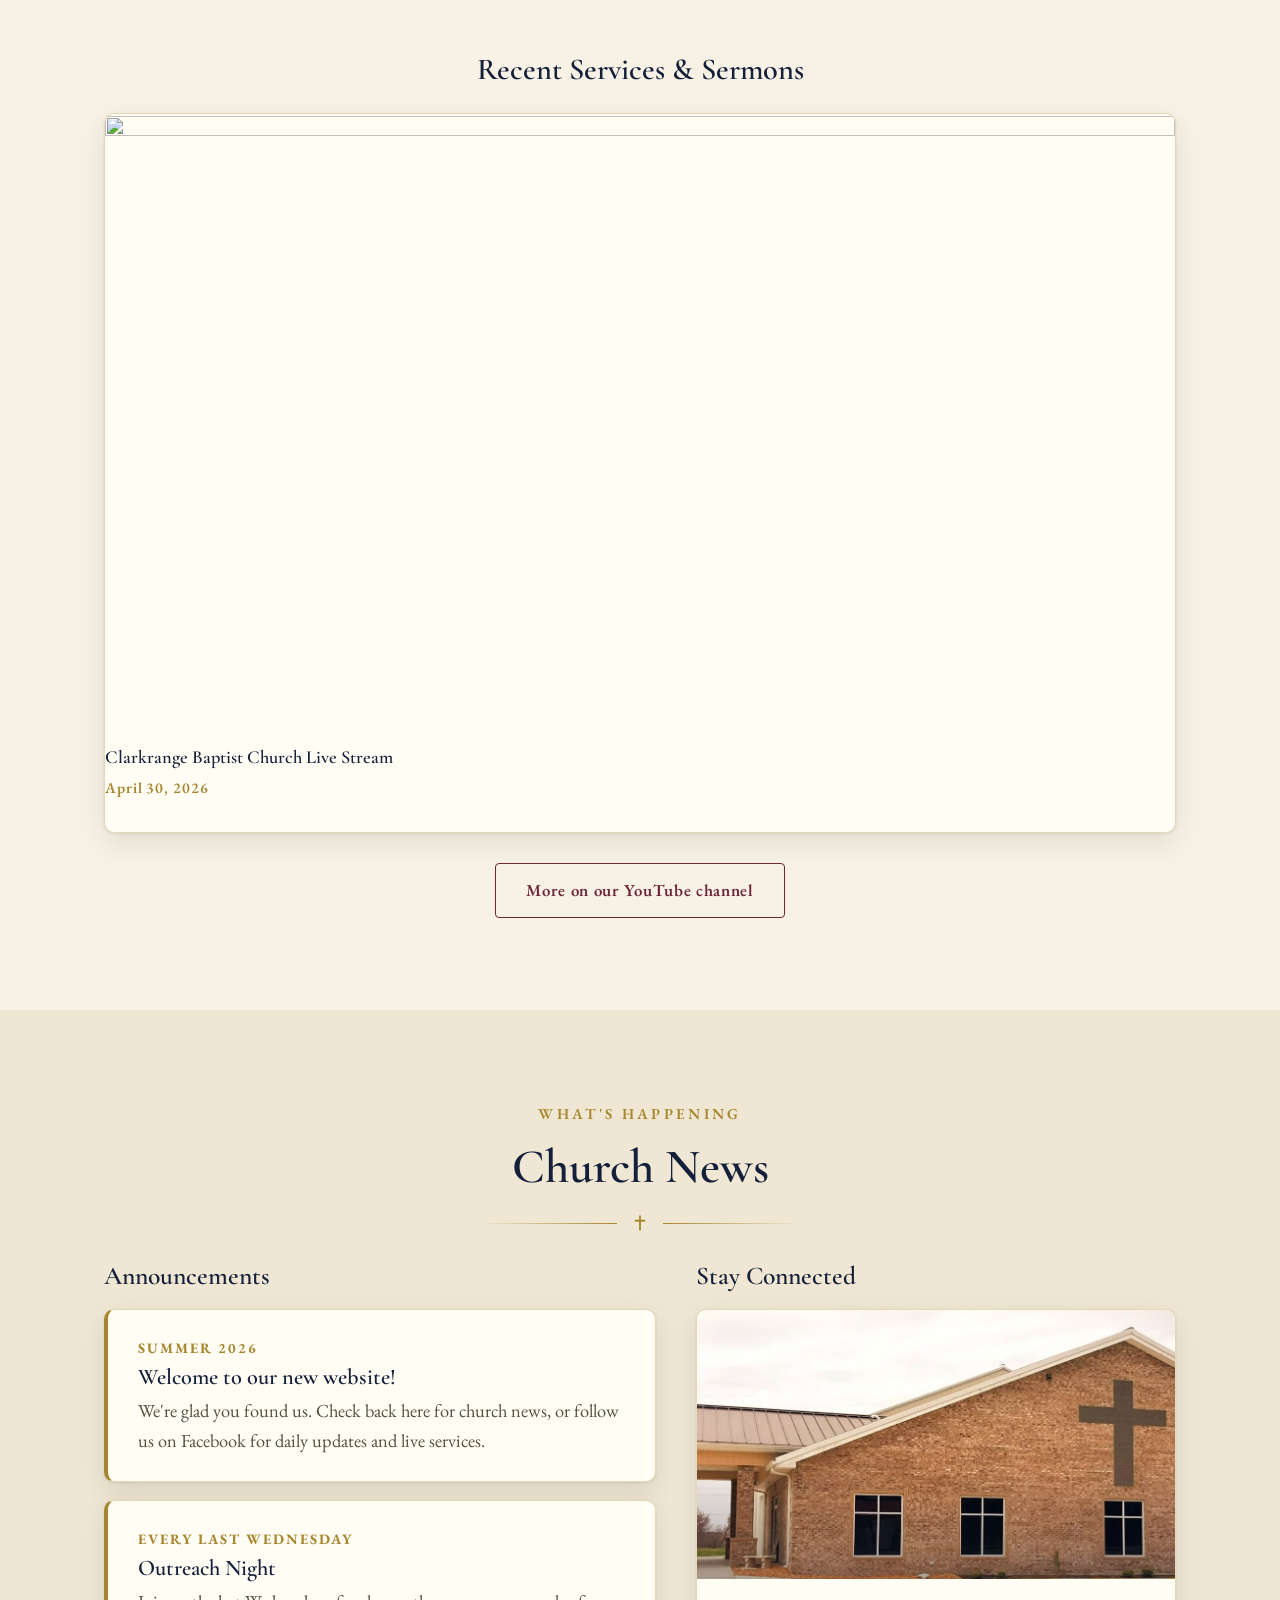
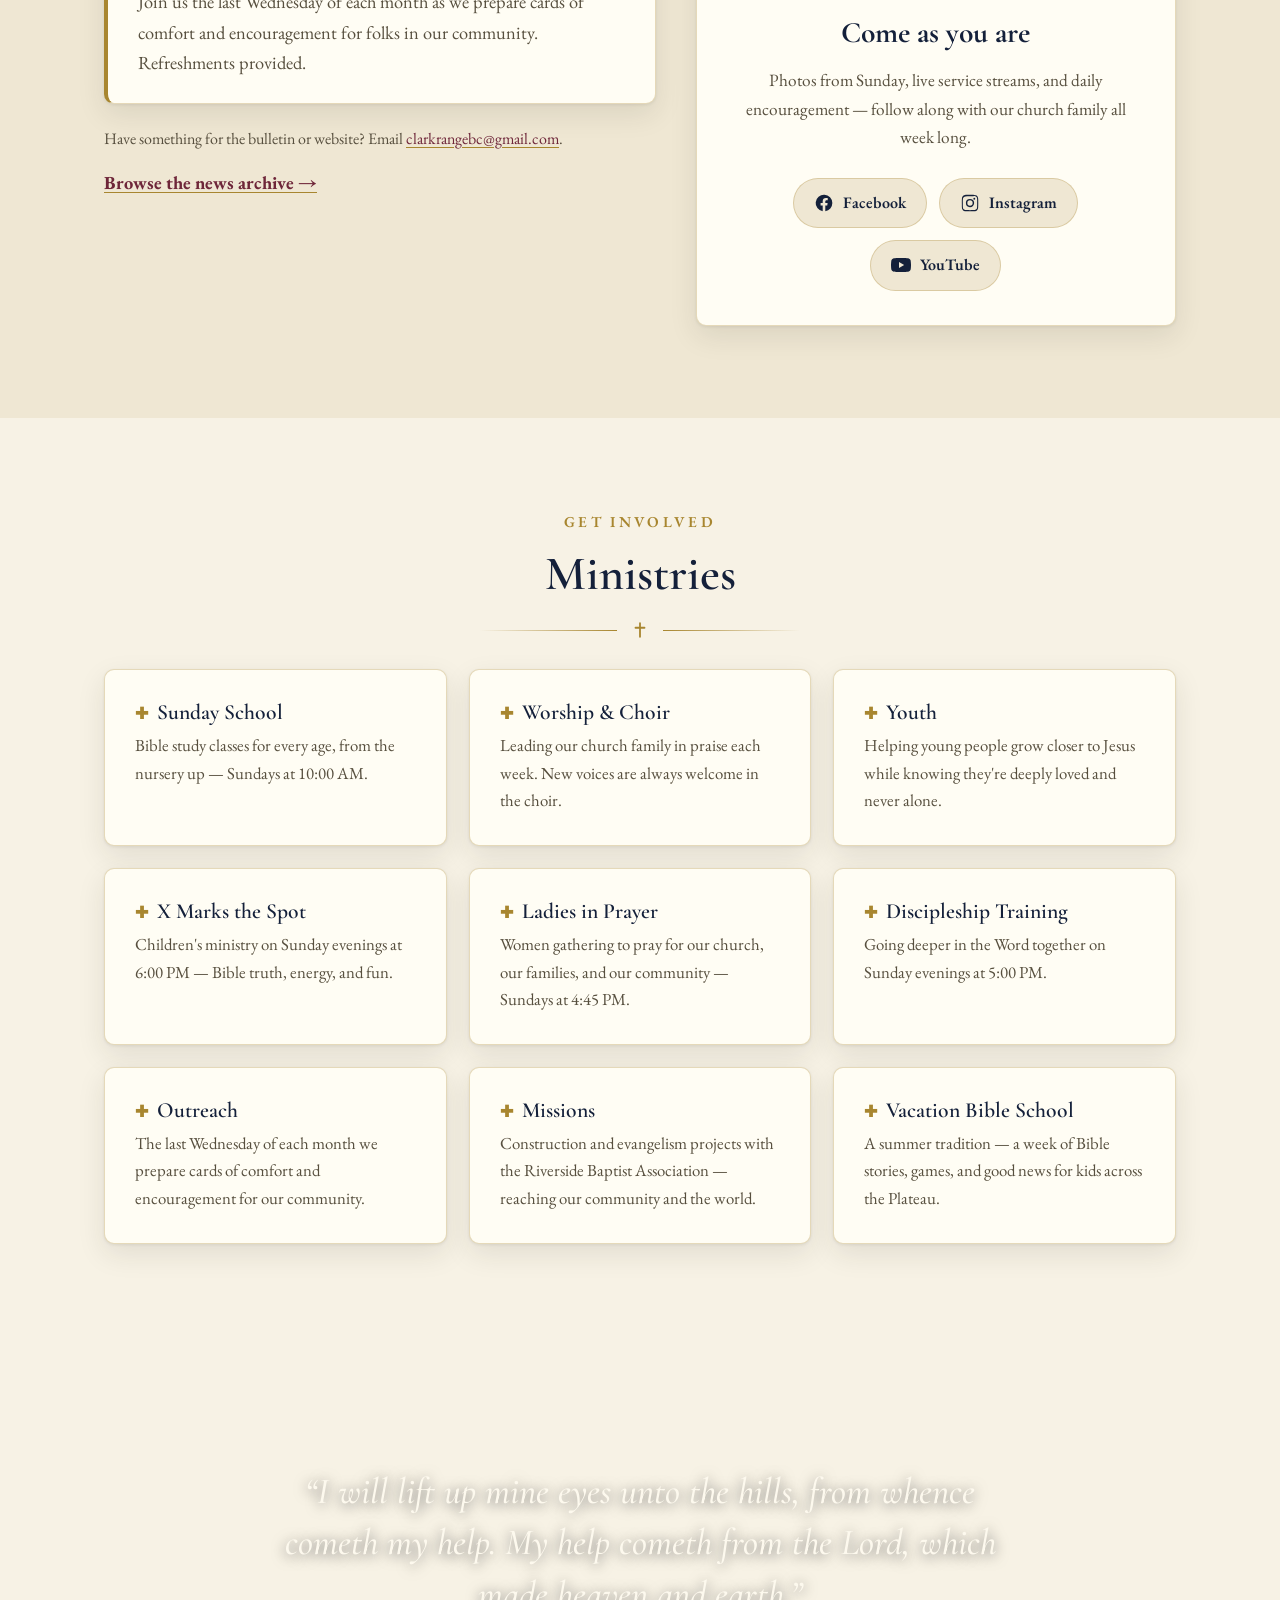
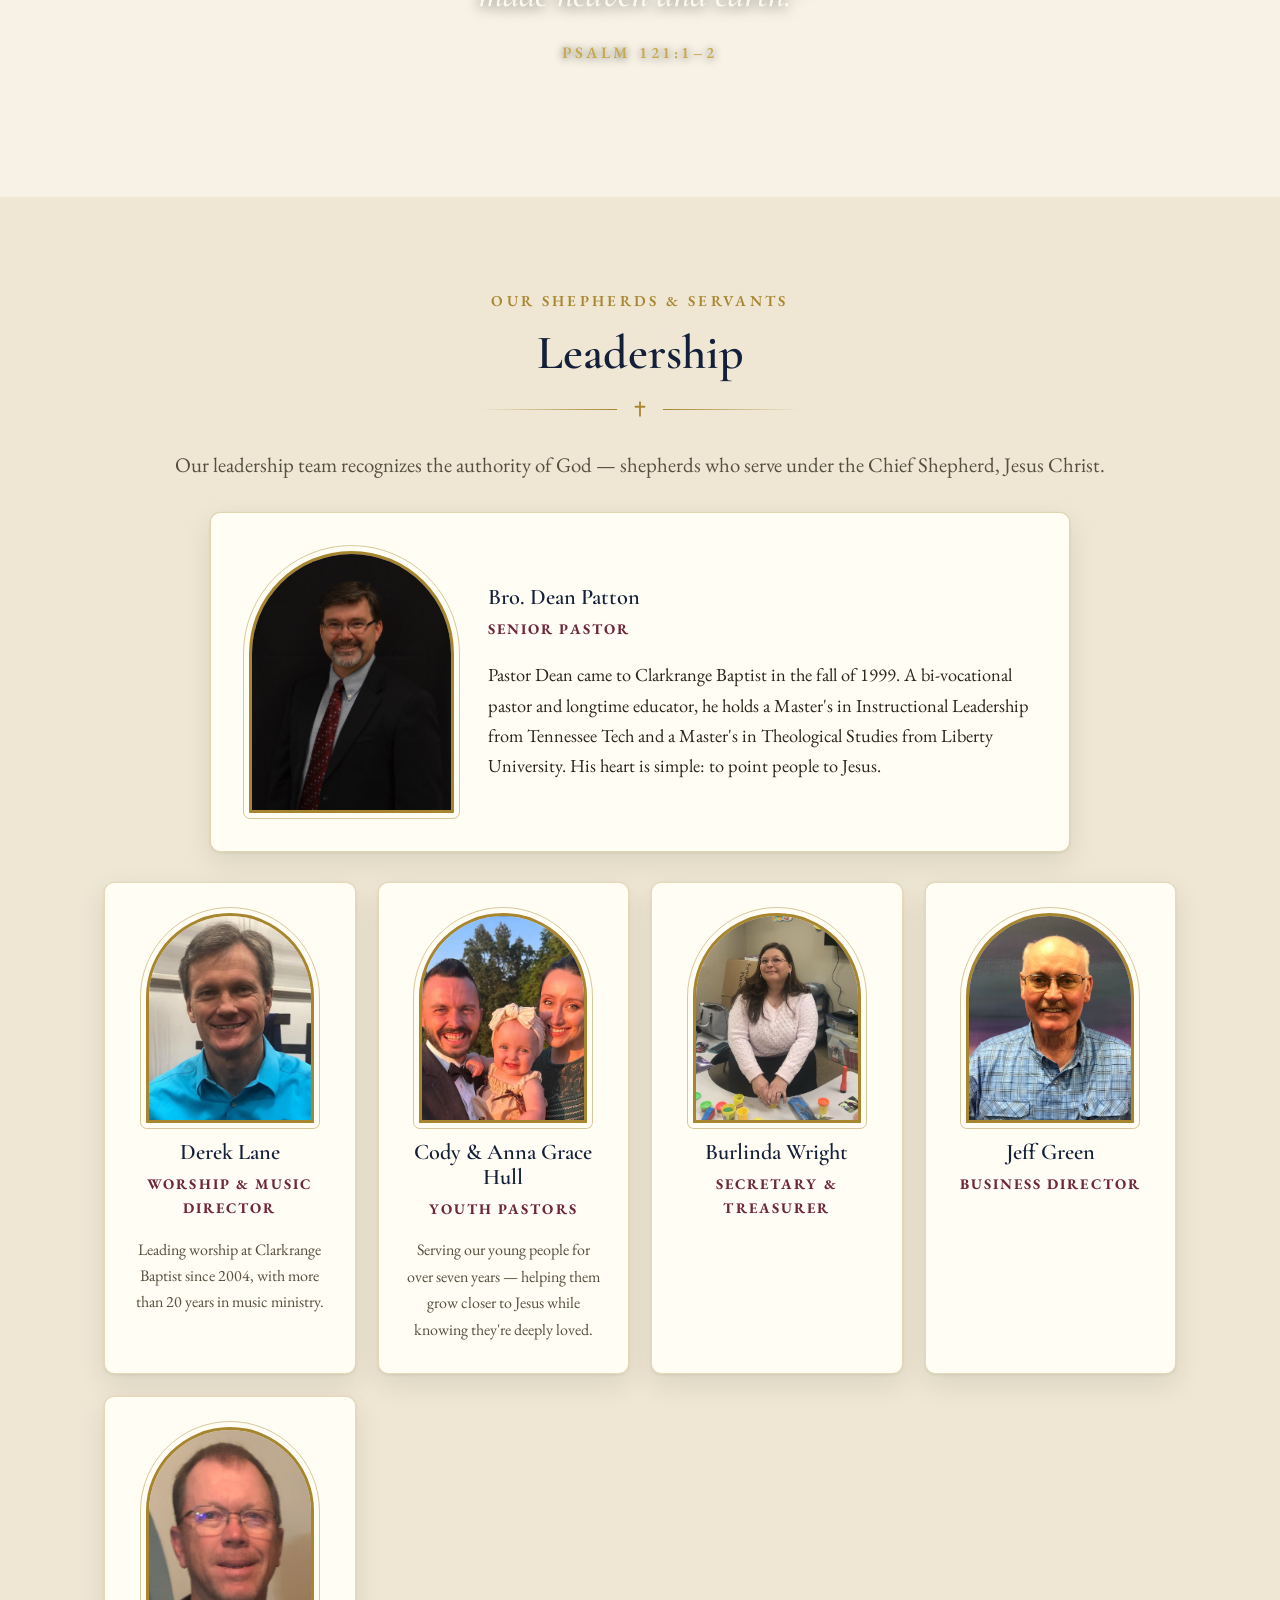
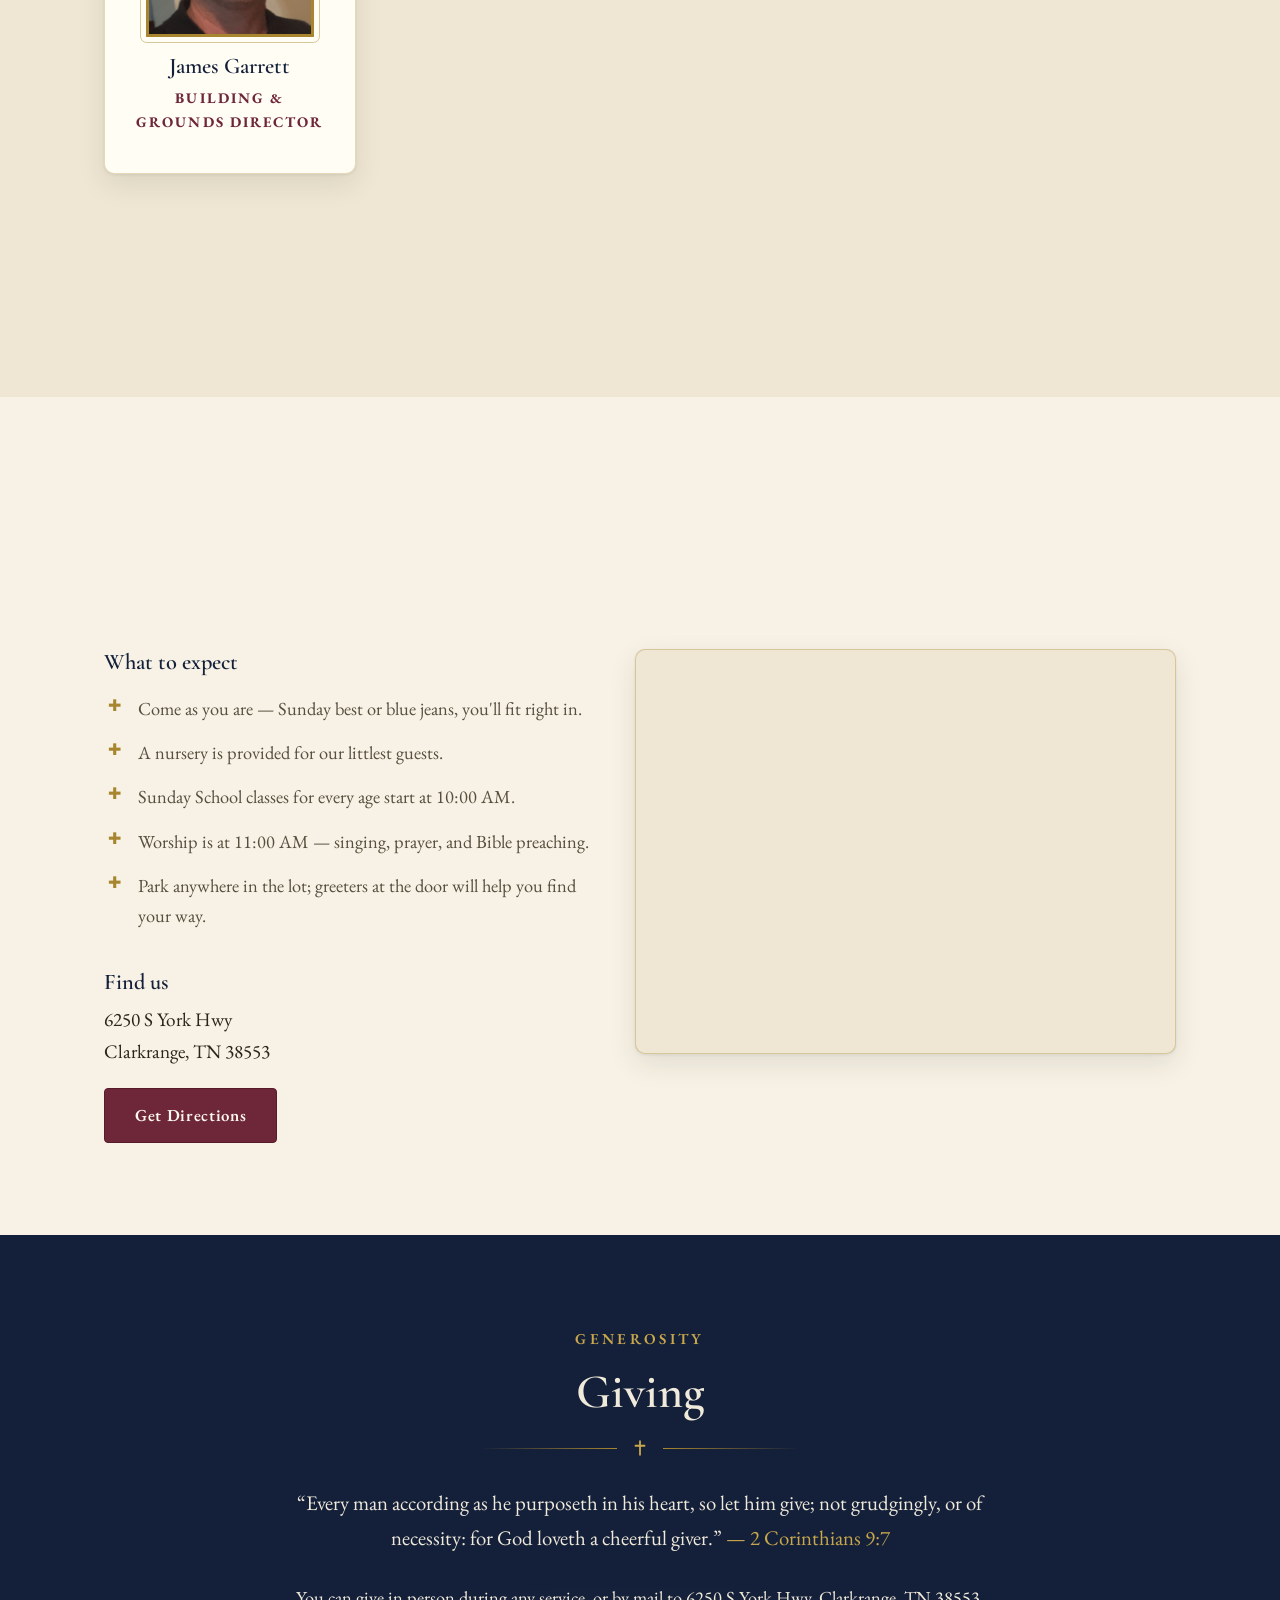
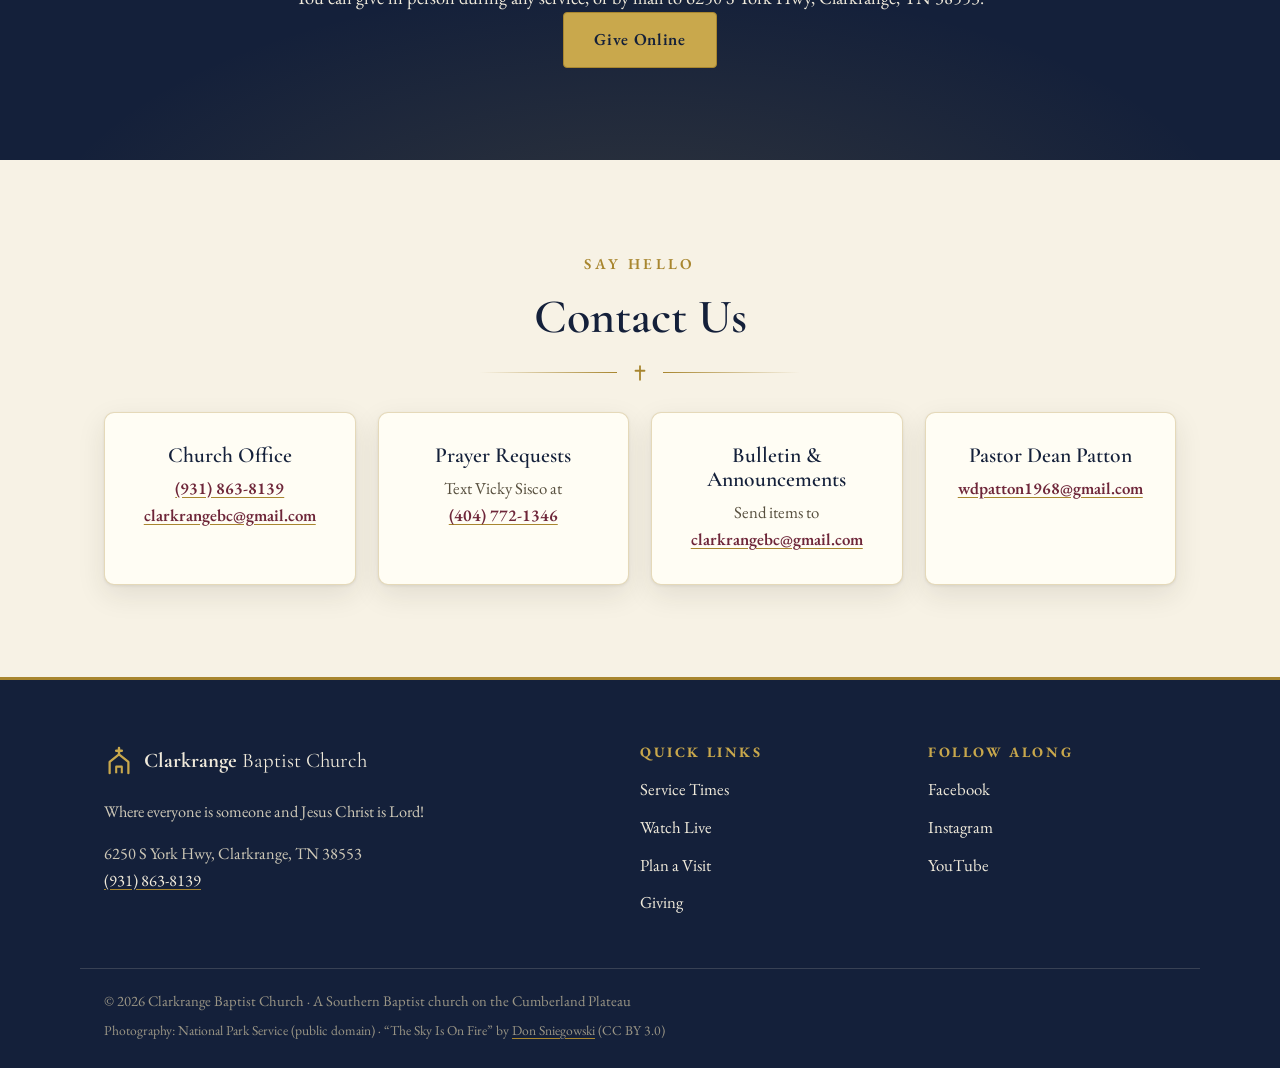
==== commit c2a6fc66: "Modernize Stay Connected: real church photo card + branded social buttons Replaced the plain text ca" ====
--- a/index.html
+++ b/index.html
@@ -215,13 +215,28 @@
           <div>
             <h3 class="col-title reveal">Stay Connected</h3>
             <div class="social-card reveal">
-              <svg class="social-card-icon" viewBox="0 0 24 24" aria-hidden="true" fill="currentColor"><path d="M22 12a10 10 0 1 0-11.56 9.88v-6.99H7.9V12h2.54V9.8c0-2.5 1.5-3.89 3.78-3.89 1.09 0 2.23.2 2.23.2v2.46h-1.26c-1.24 0-1.63.77-1.63 1.56V12h2.78l-.44 2.89h-2.34v6.99A10 10 0 0 0 22 12z"/></svg>
-              <h4>Follow us on Facebook</h4>
-              <p>Photos from Sunday, live service streams, and daily encouragement —
-              our Facebook page is where our church family stays in touch all week long.</p>
-              <a class="btn btn-primary" data-social="facebook" href="https://www.facebook.com/clarkrangebaptist" rel="noopener">Visit our Facebook Page</a>
-              <p class="social-card-more">You'll also find us on
-                <a data-social="instagram" href="https://www.instagram.com/clarkrangebaptistchurch" rel="noopener">Instagram</a><span class="yt-inline" hidden> and <a class="yt-link" href="#" rel="noopener">YouTube</a></span>.</p>
+              <div class="social-card-photo">
+                <img src="images/church-building.jpg" alt="Clarkrange Baptist Church building" width="1921" height="547">
+              </div>
+              <div class="social-card-body">
+                <h4>Come as you are</h4>
+                <p>Photos from Sunday, live service streams, and daily encouragement —
+                follow along with our church family all week long.</p>
+                <div class="social-links">
+                  <a class="social-btn social-fb" data-social="facebook" href="https://www.facebook.com/clarkrangebaptist" rel="noopener" aria-label="Facebook">
+                    <svg viewBox="0 0 24 24" aria-hidden="true" fill="currentColor"><path d="M22 12a10 10 0 1 0-11.56 9.88v-6.99H7.9V12h2.54V9.8c0-2.5 1.5-3.89 3.78-3.89 1.09 0 2.23.2 2.23.2v2.46h-1.26c-1.24 0-1.63.77-1.63 1.56V12h2.78l-.44 2.89h-2.34v6.99A10 10 0 0 0 22 12z"/></svg>
+                    <span>Facebook</span>
+                  </a>
+                  <a class="social-btn social-ig" data-social="instagram" href="https://www.instagram.com/clarkrangebaptistchurch" rel="noopener" aria-label="Instagram">
+                    <svg viewBox="0 0 24 24" aria-hidden="true" fill="currentColor"><path d="M12 2.2c3.2 0 3.6 0 4.9.07 1.17.05 1.8.25 2.23.42.56.22.96.48 1.38.9.42.42.68.82.9 1.38.17.42.37 1.06.42 2.23.06 1.27.07 1.65.07 4.87s0 3.6-.07 4.87c-.05 1.17-.25 1.8-.42 2.23-.22.56-.48.96-.9 1.38-.42.42-.82.68-1.38.9-.42.17-1.06.37-2.23.42-1.27.06-1.65.07-4.87.07s-3.6 0-4.87-.07c-1.17-.05-1.8-.25-2.23-.42-.56-.22-.96-.48-1.38-.9-.42-.42-.68-.82-.9-1.38-.17-.42-.37-1.06-.42-2.23C2.2 15.6 2.2 15.2 2.2 12s0-3.6.07-4.87c.05-1.17.25-1.8.42-2.23.22-.56.48-.96.9-1.38.42-.42.82-.68 1.38-.9.42-.17 1.06-.37 2.23-.42C8.4 2.2 8.8 2.2 12 2.2zm0 1.8c-3.15 0-3.52.01-4.76.07-.9.04-1.38.2-1.7.32-.43.17-.74.37-1.06.69-.32.32-.52.63-.69 1.06-.12.32-.28.8-.32 1.7C3.4 8.48 3.4 8.85 3.4 12s0 3.52.07 4.76c.04.9.2 1.38.32 1.7.17.43.37.74.69 1.06.32.32.63.52 1.06.69.32.12.8.28 1.7.32 1.24.06 1.61.07 4.76.07s3.52 0 4.76-.07c.9-.04 1.38-.2 1.7-.32.43-.17.74-.37 1.06-.69.32-.32.52-.63.69-1.06.12-.32.28-.8.32-1.7.06-1.24.07-1.61.07-4.76s0-3.52-.07-4.76c-.04-.9-.2-1.38-.32-1.7-.17-.43-.37-.74-.69-1.06-.32-.32-.63-.52-1.06-.69-.32-.12-.8-.28-1.7-.32C15.52 4 15.15 4 12 4zm0 3.06A4.94 4.94 0 1 1 12 17a4.94 4.94 0 0 1 0-9.88zm0 8.14A3.2 3.2 0 1 0 12 8.8a3.2 3.2 0 0 0 0 6.4zm6.3-8.36a1.15 1.15 0 1 1-2.3 0 1.15 1.15 0 0 1 2.3 0z"/></svg>
+                    <span>Instagram</span>
+                  </a>
+                  <a class="social-btn social-yt yt-link" href="#" rel="noopener" aria-label="YouTube" hidden>
+                    <svg viewBox="0 0 24 24" aria-hidden="true" fill="currentColor"><path d="M23.5 6.2a3 3 0 0 0-2.1-2.1C19.5 3.5 12 3.5 12 3.5s-7.5 0-9.4.6A3 3 0 0 0 .5 6.2 31.3 31.3 0 0 0 0 12a31.3 31.3 0 0 0 .5 5.8 3 3 0 0 0 2.1 2.1c1.9.6 9.4.6 9.4.6s7.5 0 9.4-.6a3 3 0 0 0 2.1-2.1A31.3 31.3 0 0 0 24 12a31.3 31.3 0 0 0-.5-5.8zM9.6 15.6V8.4L15.8 12l-6.2 3.6z"/></svg>
+                    <span>YouTube</span>
+                  </a>
+                </div>
+              </div>
             </div>
           </div>
         </div>
--- a/styles.css
+++ b/styles.css
@@ -292,19 +292,35 @@
 .announcements .empty { color: var(--ink-soft); padding: 14px 0; }
 .announcements + .note { margin-top: 22px; }
 .social-card {
-  background:
-    radial-gradient(ellipse 120% 80% at 50% 0%, rgba(28, 43, 69, 0.05), transparent 70%),
-    var(--paper);
-  border-radius: var(--radius); box-shadow: var(--shadow);
+  background: var(--paper); border-radius: var(--radius); box-shadow: var(--shadow);
   border: 1px solid rgba(168, 134, 47, 0.3);
-  padding: 40px 34px; text-align: center;
-}
-.social-card-icon { width: 56px; height: 56px; color: var(--navy); margin-bottom: 6px; }
-.social-card h4 { font-family: var(--font-display); font-size: 1.7rem; color: var(--navy-deep); margin-bottom: 0.4em; }
-.social-card p { color: var(--ink-soft); font-size: 1.08rem; margin-bottom: 1.4em; }
-.social-card .btn { margin-bottom: 1.2em; }
-.social-card-more { font-size: 1rem; color: var(--ink-soft); margin-bottom: 0; }
-.social-card-more a { font-weight: 600; }
+  overflow: hidden; height: 100%;
+  display: flex; flex-direction: column;
+}
+.social-card-photo { position: relative; aspect-ratio: 16 / 9; overflow: hidden; background: var(--parchment-2); }
+.social-card-photo img { width: 100%; height: 100%; object-fit: cover; object-position: center 60%; display: block; }
+.social-card-photo::after {
+  content: ""; position: absolute; inset: 0;
+  background: linear-gradient(180deg, transparent 55%, rgba(20, 32, 58, 0.35));
+}
+.social-card-body { padding: 30px 32px 34px; text-align: center; flex: 1; display: flex; flex-direction: column; justify-content: center; }
+.social-card-body h4 { font-family: var(--font-display); font-size: 1.85rem; color: var(--navy-deep); margin-bottom: 0.3em; }
+.social-card-body p { color: var(--ink-soft); font-size: 1.08rem; margin-bottom: 1.5em; }
+.social-links { display: flex; flex-wrap: wrap; gap: 12px; justify-content: center; }
+.social-btn {
+  display: inline-flex; align-items: center; gap: 9px;
+  padding: 11px 20px; border-radius: 999px; text-decoration: none;
+  font-family: var(--font-body); font-weight: 600; font-size: 1rem;
+  background: var(--parchment-2); color: var(--navy-deep);
+  border: 1px solid rgba(168, 134, 47, 0.3);
+  transition: transform 0.15s ease, box-shadow 0.15s ease, background 0.15s ease, color 0.15s ease;
+}
+.social-btn svg { width: 20px; height: 20px; }
+.social-btn:hover { transform: translateY(-2px); box-shadow: var(--shadow); color: #fff; }
+.social-btn.social-fb:hover { background: #1877F2; border-color: #1877F2; }
+.social-btn.social-ig:hover { background: linear-gradient(45deg, #F58529, #DD2A7B, #8134AF); border-color: transparent; }
+.social-btn.social-yt:hover { background: #FF0000; border-color: #FF0000; }
+.social-btn:focus-visible { outline: 3px solid var(--gold-bright); outline-offset: 2px; }
 
 /* ---------------- Leadership ---------------- */
 .portrait {
